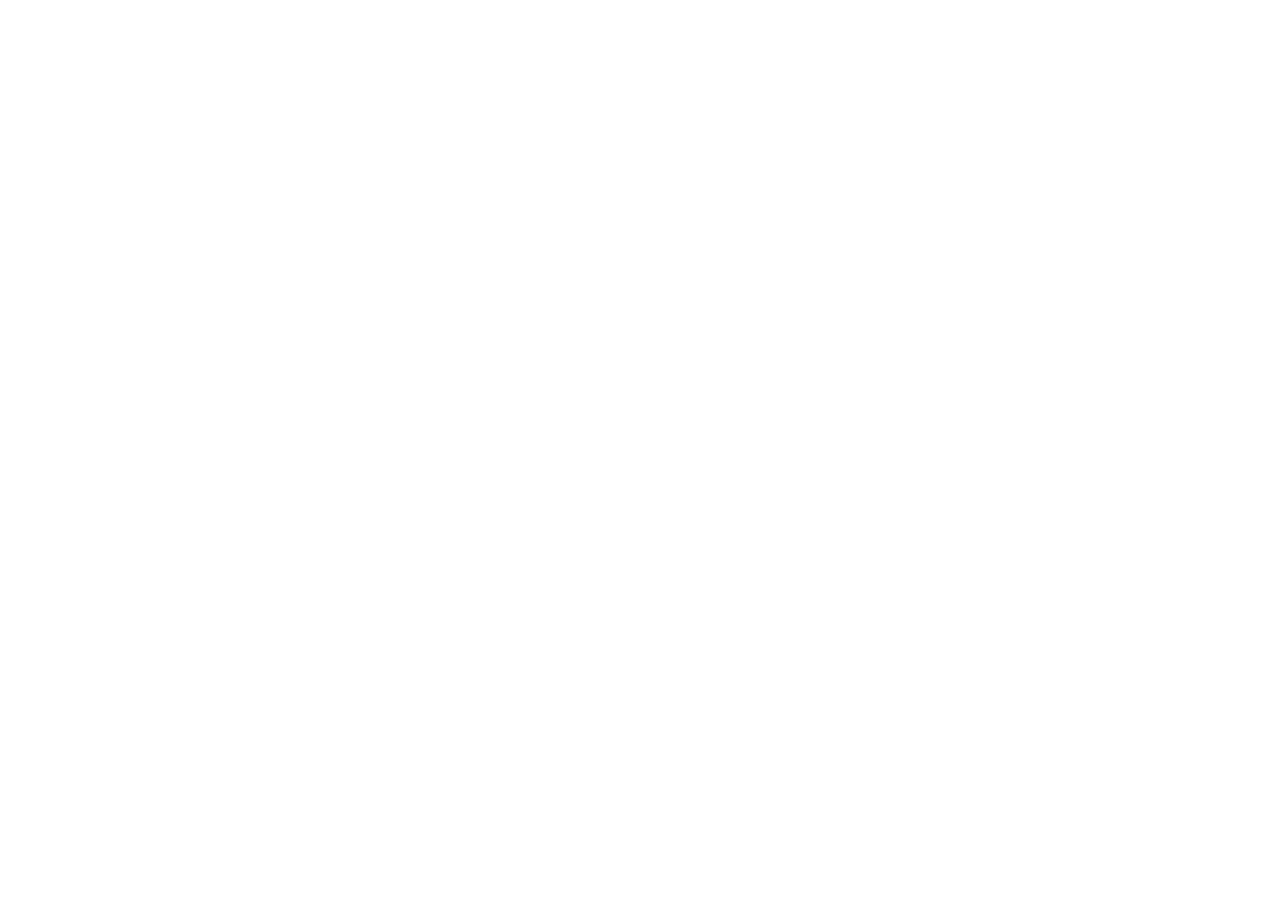
==== index.html @ 04e538cc "Add Dad Hermes upload redirect" ====
<!doctype html>
<html lang="en">
<head>
  <meta charset="utf-8">
  <meta name="viewport" content="width=device-width, initial-scale=1">
  <meta name="robots" content="noindex,nofollow,noarchive">
  <title>Dad Hermes Demo</title>
  <meta http-equiv="refresh" content="0; url=https://comply-cocktail-legacy-paintings.trycloudflare.com">
  <style>body{font-family:system-ui,-apple-system,BlinkMacSystemFont,"Segoe UI",sans-serif;max-width:720px;margin:80px auto;padding:0 24px;line-height:1.5;color:#111} a{color:#2563eb}</style>
</head>
<body>
  <h1>Dad Hermes Demo</h1>
  <p>Redirecting to the protected Hermes demo...</p>
  <p>Chat: <a href="https://comply-cocktail-legacy-paintings.trycloudflare.com">open Hermes</a></p>
  <p>File uploads: <a href="https://comply-cocktail-legacy-paintings.trycloudflare.com/upload">open upload page</a></p>
</body>
</html>
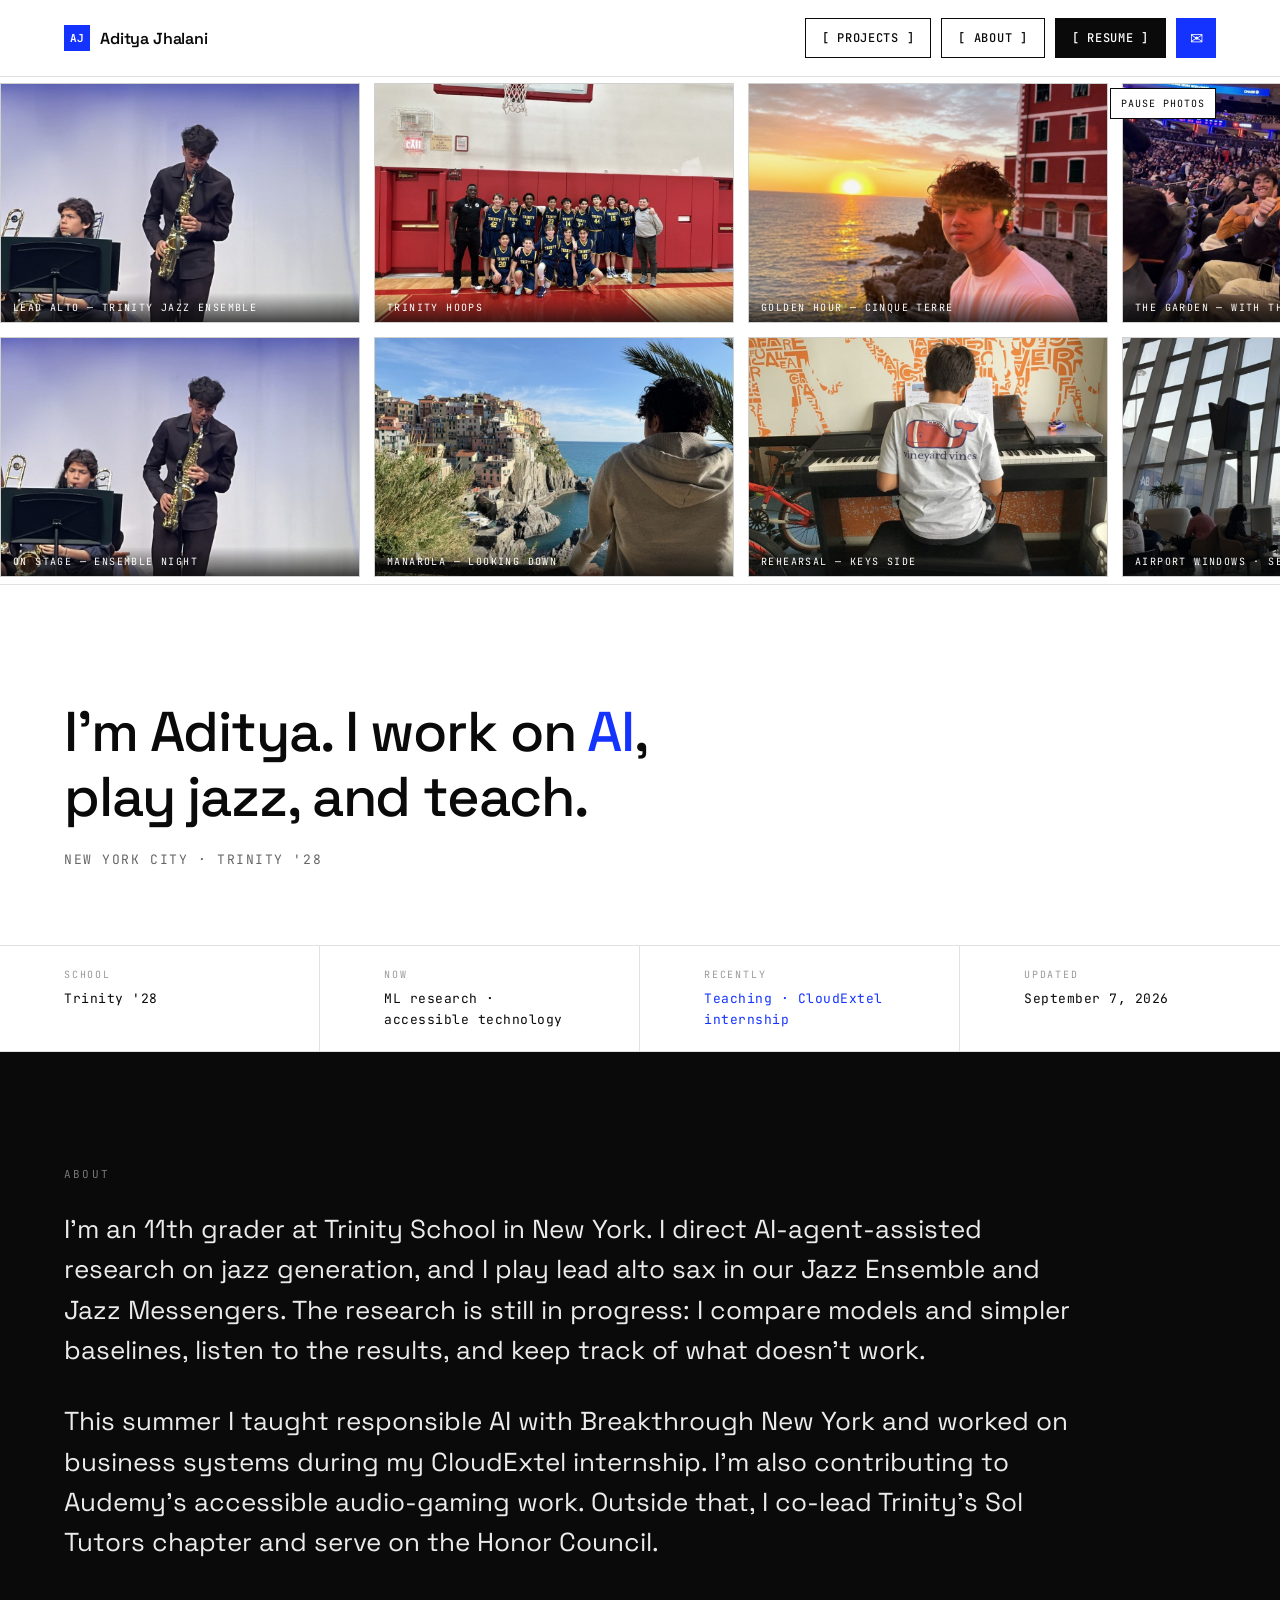
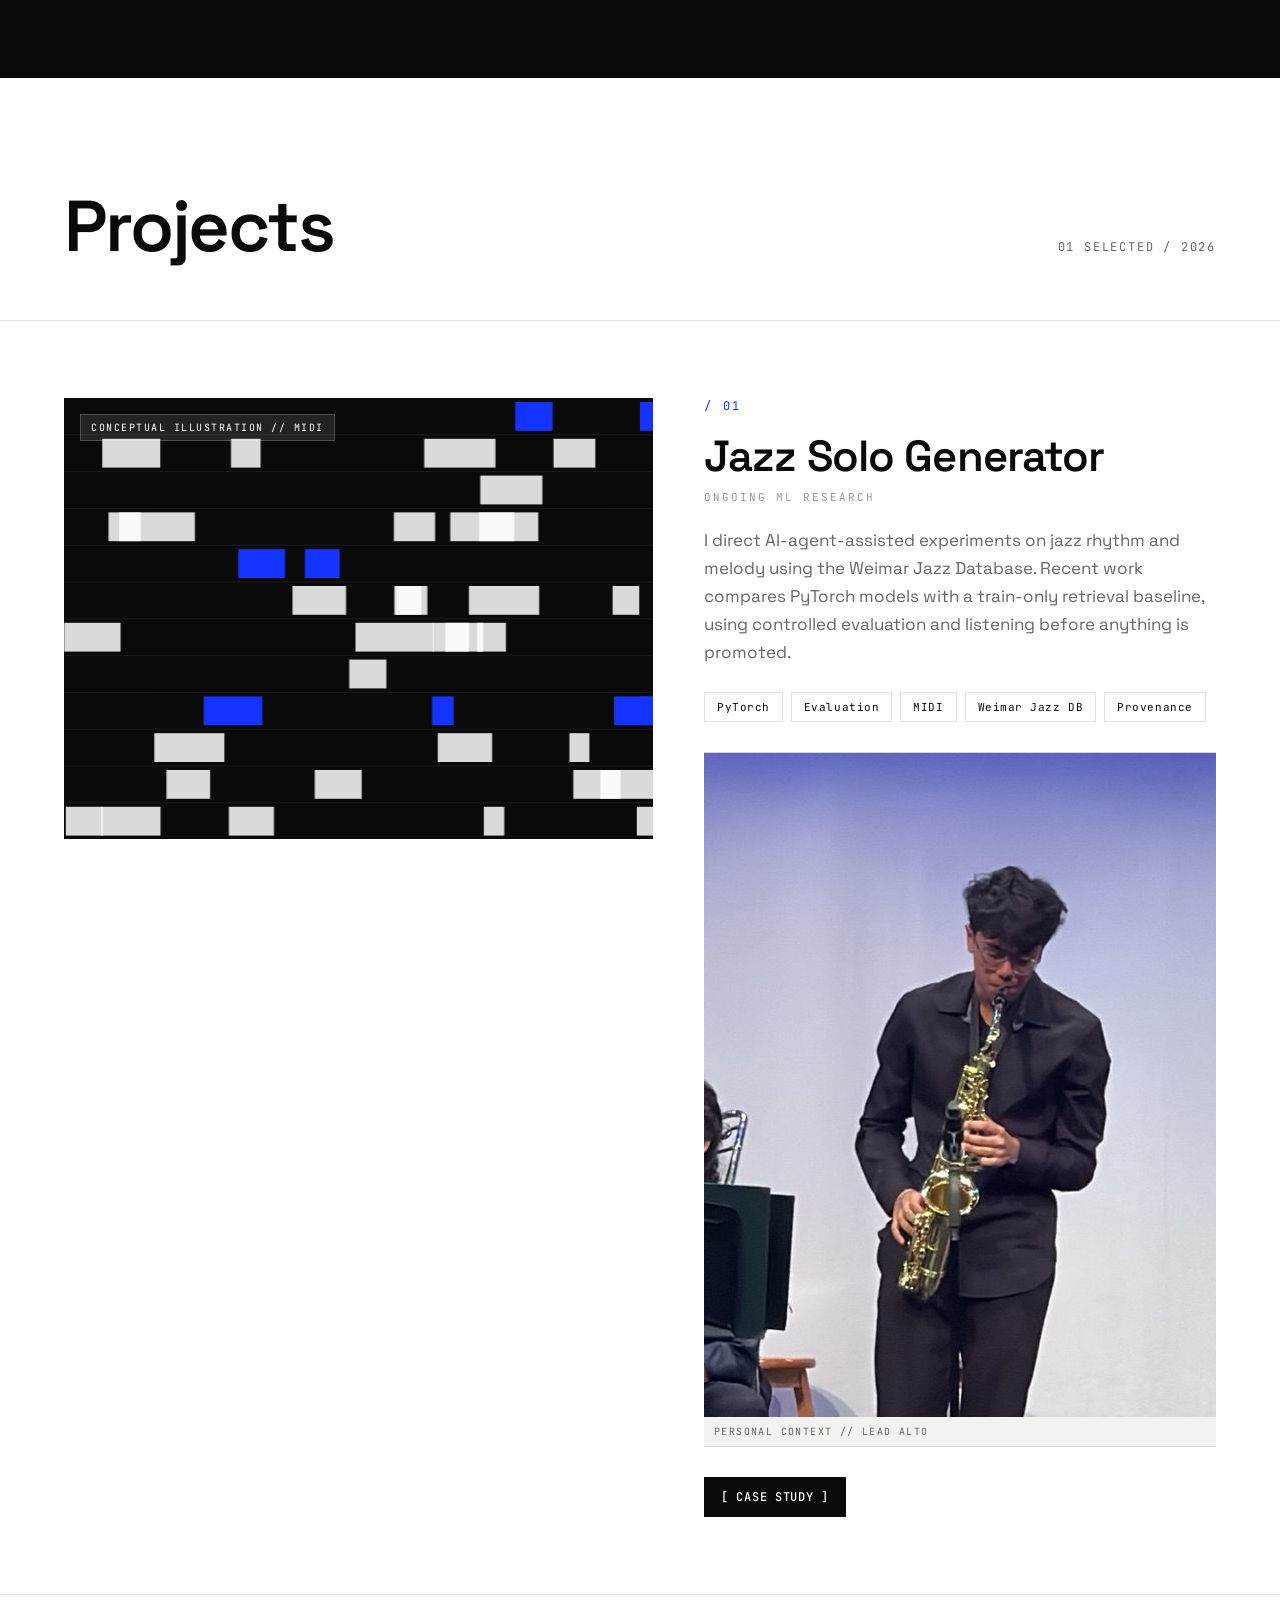
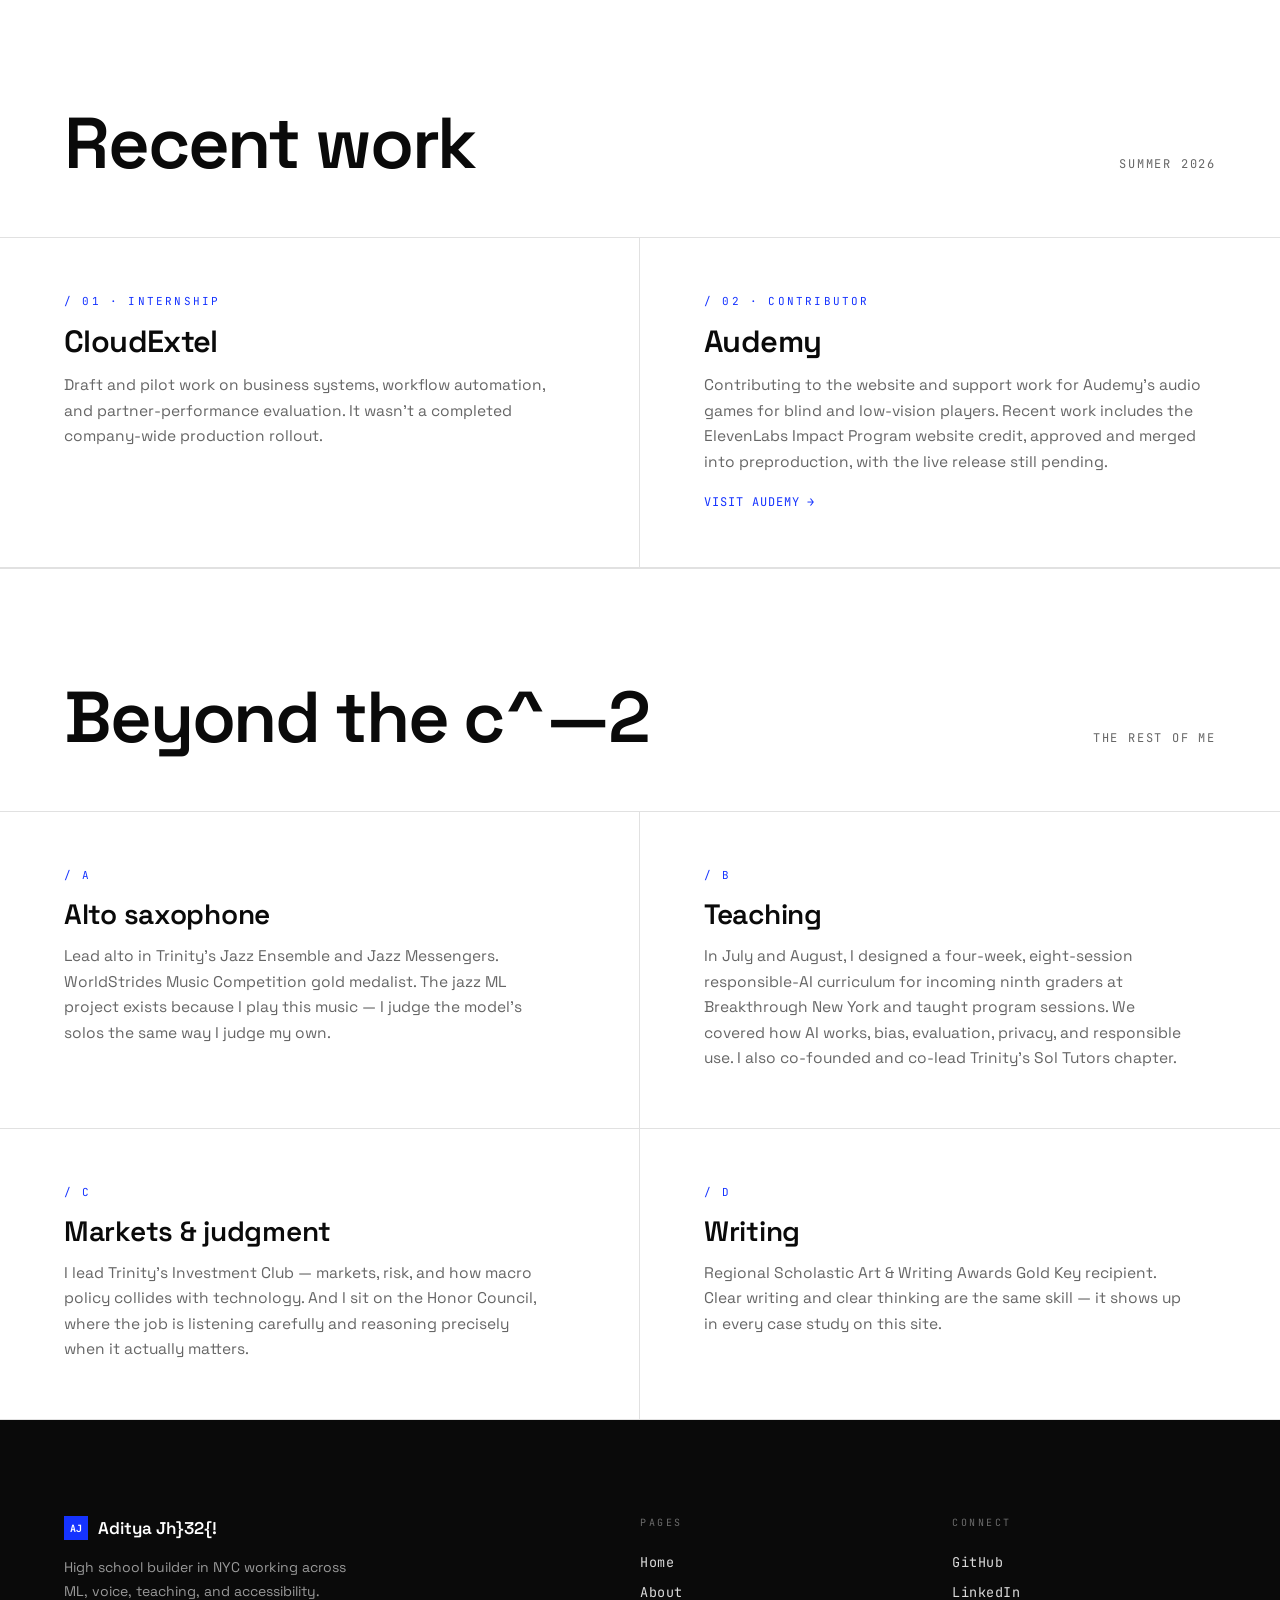
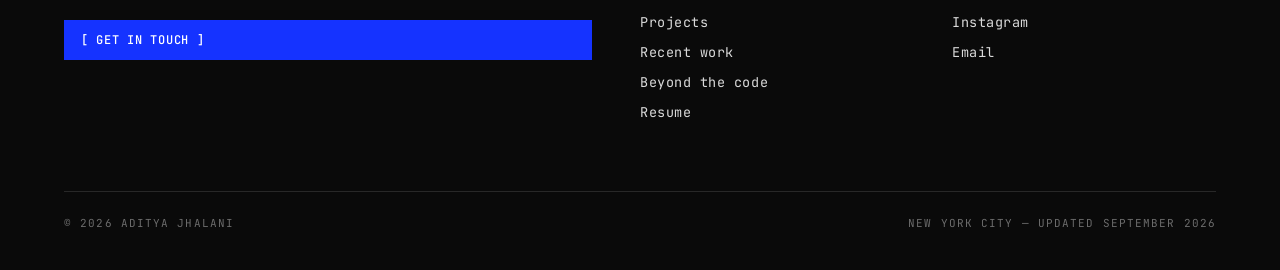
==== commit ba0b556e: "Publish reviewed personal portfolio and JazzML case study" ====
--- a/index.html
+++ b/index.html
@@ -1,17 +1,182 @@
-<!doctype html>
+<!DOCTYPE html>
 <html lang="en">
 <head>
-  <meta charset="utf-8">
-  <meta name="viewport" content="width=device-width, initial-scale=1">
-  <meta name="robots" content="noindex,nofollow,noarchive">
-  <title>Dad Hermes Demo</title>
-  <meta http-equiv="refresh" content="0; url=https://comply-cocktail-legacy-paintings.trycloudflare.com">
-  <style>body{font-family:system-ui,-apple-system,BlinkMacSystemFont,"Segoe UI",sans-serif;max-width:720px;margin:80px auto;padding:0 24px;line-height:1.5;color:#111} a{color:#2563eb}</style>
+  <meta charset="UTF-8" />
+  <meta name="viewport" content="width=device-width, initial-scale=1.0" />
+  <title>Aditya Jhalani — AI, jazz, and teaching</title>
+  <meta name="description" content="Aditya Jhalani works on machine learning, voice interfaces, accessible technology, jazz research, and AI literacy." />
+  <link rel="preconnect" href="https://fonts.googleapis.com" />
+  <link rel="preconnect" href="https://fonts.gstatic.com" crossorigin />
+  <link href="https://fonts.googleapis.com/css2?family=Space+Grotesk:wght@400;500;600;700&family=JetBrains+Mono:wght@400;500;700&display=swap" rel="stylesheet" />
+  <link rel="stylesheet" href="css/style.css" />
 </head>
 <body>
-  <h1>Dad Hermes Demo</h1>
-  <p>Redirecting to the protected Hermes demo...</p>
-  <p>Chat: <a href="https://comply-cocktail-legacy-paintings.trycloudflare.com">open Hermes</a></p>
-  <p>File uploads: <a href="https://comply-cocktail-legacy-paintings.trycloudflare.com/upload">open upload page</a></p>
+
+  <!-- cobalt intro field -->
+  <div class="intro" id="intro" aria-hidden="true">
+    <div class="intro-mark">AJ</div>
+    <div class="intro-name" data-scramble>Aditya Jhalani</div>
+    <div class="intro-tick" id="introTick">BOOT // 00</div>
+  </div>
+
+  <!-- nav -->
+  <header class="nav">
+    <a class="nav-brand" href="index.html">
+      <span class="mark">AJ</span>
+      <span data-scramble>Aditya Jhalani</span>
+    </a>
+    <nav class="nav-links">
+      <a class="btn ghost" href="#projects" data-scramble-hover>[ PROJECTS ]</a>
+      <a class="btn ghost" href="#about" data-scramble-hover>[ ABOUT ]</a>
+      <a class="btn" href="assets/Aditya-Jhalani-Resume.pdf" data-scramble-hover>[ RESUME ]</a>
+      <a class="nav-contact" href="mailto:adityajhalani43@gmail.com" aria-label="Email Aditya">&#9993;</a>
+    </nav>
+  </header>
+
+  <!-- collage marquee: two counter-scrolling rows of photos -->
+  <section class="collage" aria-label="Life in photos">
+    <button class="motion-toggle" id="motionToggle" type="button" aria-pressed="false" hidden>Pause photos</button>
+    <div class="marquee rtl" id="rowA"></div>
+    <div class="marquee ltr" id="rowB"></div>
+    <noscript>
+      <div class="noscript-photo">
+        <img src="assets/photos/sax-stage.jpg" alt="Aditya playing alto saxophone with the Trinity Jazz Ensemble." width="1182" height="664" />
+        <span>LEAD ALTO — TRINITY JAZZ ENSEMBLE</span>
+      </div>
+    </noscript>
+  </section>
+
+  <!-- hero -->
+  <section class="hero">
+    <h1 class="reveal">I'm Aditya. I work on <span class="blue">AI</span>, play jazz, and teach.</h1>
+    <div class="hero-sub reveal" data-scramble>NEW YORK CITY · TRINITY '28</div>
+  </section>
+
+  <!-- status strip -->
+  <div class="strip reveal">
+    <div class="strip-item"><span class="k">School</span><span class="v">Trinity '28</span></div>
+    <div class="strip-item"><span class="k">Now</span><span class="v">ML research · accessible technology</span></div>
+    <div class="strip-item"><span class="k">Recently</span><span class="v blue">Teaching · CloudExtel internship</span></div>
+    <div class="strip-item"><span class="k">Updated</span><span class="v">September 7, 2026</span></div>
+  </div>
+
+  <!-- about black band -->
+  <section class="about" id="about">
+    <div class="label" data-scramble>ABOUT</div>
+    <p class="reveal">I'm an 11th grader at Trinity School in New York. I direct AI-agent-assisted research on jazz generation, and I play lead alto sax in our Jazz Ensemble and Jazz Messengers. The research is still in progress: I compare models and simpler baselines, listen to the results, and keep track of what doesn't work.</p>
+    <p class="reveal">This summer I taught responsible AI with Breakthrough New York and worked on business systems during my CloudExtel internship. I'm also contributing to Audemy's accessible audio-gaming work. Outside that, I co-lead Trinity's Sol Tutors chapter and serve on the Honor Council.</p>
+  </section>
+
+  <!-- projects -->
+  <div class="projects-head" id="projects">
+    <h2 class="reveal" data-scramble>Projects</h2>
+    <span class="count">01 SELECTED / 2026</span>
+  </div>
+
+  <!-- 01 jazz -->
+  <article class="project">
+    <div class="project-media reveal" data-viz="jazz">
+      <span class="media-tag">CONCEPTUAL ILLUSTRATION // MIDI</span>
+      <canvas aria-hidden="true"></canvas>
+    </div>
+    <div class="project-info">
+      <span class="num reveal">/ 01</span>
+      <h3 class="reveal" data-scramble>Jazz Solo Generator</h3>
+      <span class="kicker reveal">ONGOING ML RESEARCH</span>
+      <p class="desc reveal">I direct AI-agent-assisted experiments on jazz rhythm and melody using the Weimar Jazz Database. Recent work compares PyTorch models with a train-only retrieval baseline, using controlled evaluation and listening before anything is promoted.</p>
+      <div class="stack reveal">
+        <span>PyTorch</span><span>Evaluation</span><span>MIDI</span><span>Weimar Jazz DB</span><span>Provenance</span>
+      </div>
+      <figure class="project-context-photo reveal">
+        <img src="assets/photos/sax-stage.jpg" alt="Aditya playing alto saxophone with the Trinity Jazz Ensemble." width="1182" height="664" loading="lazy" decoding="async" />
+        <figcaption>PERSONAL CONTEXT // LEAD ALTO</figcaption>
+      </figure>
+      <a class="btn reveal" href="project/jazz-solo-generator.html" data-scramble-hover>[ CASE STUDY ]</a>
+    </div>
+  </article>
+
+  <!-- recent work -->
+  <section class="recent-work" id="recent">
+    <div class="projects-head">
+      <h2 class="reveal" data-scramble>Recent work</h2>
+      <span class="count">SUMMER 2026</span>
+    </div>
+    <div class="recent-grid">
+      <article class="recent-card reveal">
+        <span class="off-num">/ 01 · INTERNSHIP</span>
+        <h3>CloudExtel</h3>
+        <p>Draft and pilot work on business systems, workflow automation, and partner-performance evaluation. It wasn't a completed company-wide production rollout.</p>
+      </article>
+      <article class="recent-card reveal">
+        <span class="off-num">/ 02 · CONTRIBUTOR</span>
+        <h3>Audemy</h3>
+        <p>Contributing to the website and support work for Audemy's audio games for blind and low-vision players. Recent work includes the ElevenLabs Impact Program website credit, approved and merged into preproduction, with the live release still pending.</p>
+        <a class="text-link" href="https://audemy.org/" target="_blank" rel="noopener">Visit Audemy →</a>
+      </article>
+    </div>
+  </section>
+
+  <!-- beyond the code -->
+  <section class="offstage" id="beyond">
+    <div class="projects-head">
+      <h2 class="reveal" data-scramble>Beyond the code</h2>
+      <span class="count">THE REST OF ME</span>
+    </div>
+    <div class="off-grid">
+      <div class="off-card reveal">
+        <span class="off-num">/ A</span>
+        <h3>Alto saxophone</h3>
+        <p>Lead alto in Trinity's Jazz Ensemble and Jazz Messengers. WorldStrides Music Competition gold medalist. The jazz ML project exists because I play this music — I judge the model's solos the same way I judge my own.</p>
+      </div>
+      <div class="off-card reveal">
+        <span class="off-num">/ B</span>
+        <h3>Teaching</h3>
+        <p>In July and August, I designed a four-week, eight-session responsible-AI curriculum for incoming ninth graders at Breakthrough New York and taught program sessions. We covered how AI works, bias, evaluation, privacy, and responsible use. I also co-founded and co-lead Trinity's Sol Tutors chapter.</p>
+      </div>
+      <div class="off-card reveal">
+        <span class="off-num">/ C</span>
+        <h3>Markets &amp; judgment</h3>
+        <p>I lead Trinity's Investment Club — markets, risk, and how macro policy collides with technology. And I sit on the Honor Council, where the job is listening carefully and reasoning precisely when it actually matters.</p>
+      </div>
+      <div class="off-card reveal">
+        <span class="off-num">/ D</span>
+        <h3>Writing</h3>
+        <p>Regional Scholastic Art &amp; Writing Awards Gold Key recipient. Clear writing and clear thinking are the same skill — it shows up in every case study on this site.</p>
+      </div>
+    </div>
+  </section>
+
+  <!-- footer -->
+  <footer id="contact">
+    <div class="footer-grid">
+      <div class="footer-id">
+        <div class="brand"><span class="mark">AJ</span><span data-scramble>Aditya Jhalani</span></div>
+        <p>High school builder in NYC working across ML, voice, teaching, and accessibility.</p>
+        <a class="btn blue" href="mailto:adityajhalani43@gmail.com" data-scramble-hover>[ GET IN TOUCH ]</a>
+      </div>
+      <div class="footer-col">
+        <div class="head">Pages</div>
+        <a href="index.html" data-scramble-hover>Home</a>
+        <a href="#about" data-scramble-hover>About</a>
+        <a href="#projects" data-scramble-hover>Projects</a>
+        <a href="#recent" data-scramble-hover>Recent work</a>
+        <a href="#beyond" data-scramble-hover>Beyond the code</a>
+        <a href="assets/Aditya-Jhalani-Resume.pdf" data-scramble-hover>Resume</a>
+      </div>
+      <div class="footer-col">
+        <div class="head">Connect</div>
+        <a href="https://github.com/aditya123123123123" target="_blank" rel="noopener" data-scramble-hover>GitHub</a>
+        <a href="https://www.linkedin.com/in/aditya-jhalani-70b207367" target="_blank" rel="noopener" data-scramble-hover>LinkedIn</a>
+        <a href="https://www.instagram.com/aj.jhalani" target="_blank" rel="noopener" data-scramble-hover>Instagram</a>
+        <a href="mailto:adityajhalani43@gmail.com" data-scramble-hover>Email</a>
+      </div>
+    </div>
+    <div class="footer-base">
+      <span>© 2026 ADITYA JHALANI</span>
+      <span>NEW YORK CITY — UPDATED SEPTEMBER 2026</span>
+    </div>
+  </footer>
+
+  <script src="js/main.js"></script>
 </body>
 </html>
--- a/css/style.css
+++ b/css/style.css
@@ -0,0 +1,967 @@
+/* ============================================================
+   Aditya Jhalani — portfolio
+   Reference lock: cobalt field intro / collage marquee /
+   scramble type / black bands / numbered case studies.
+   Tokens: cobalt #1533FF (brand + intro field only),
+   ink #0A0A0A, paper #FFFFFF, gray #666.
+   Type: Space Grotesk (display/body), JetBrains Mono (labels).
+   ============================================================ */
+
+:root {
+  --blue: #1533ff;
+  --blue-deep: #0f24c4;
+  --ink: #0a0a0a;
+  --paper: #ffffff;
+  --gray: #666666;
+  --gray-light: #999999;
+  --line: rgba(10, 10, 10, 0.12);
+  --font-sans: "Space Grotesk", -apple-system, BlinkMacSystemFont, sans-serif;
+  --font-mono: "JetBrains Mono", ui-monospace, SFMono-Regular, monospace;
+  --pad: clamp(20px, 5vw, 80px);
+}
+
+* { margin: 0; padding: 0; box-sizing: border-box; }
+
+html { scroll-behavior: smooth; }
+
+/* Content stays readable without JavaScript. JS opts into motion/reveal states. */
+html.js .reveal {
+  opacity: 0;
+  transform: translateY(28px);
+}
+
+html:not(.js) .intro { display: none; }
+
+[id] { scroll-margin-top: 84px; }
+
+:where(a, button) {
+  -webkit-tap-highlight-color: rgba(21, 51, 255, 0.18);
+}
+
+:where(a, button):focus-visible {
+  outline: 2px solid var(--blue);
+  outline-offset: 3px;
+}
+
+body {
+  font-family: var(--font-sans);
+  background: var(--paper);
+  color: var(--ink);
+  overflow-x: hidden;
+  -webkit-font-smoothing: antialiased;
+}
+
+::selection { background: var(--blue); color: var(--paper); }
+
+img { display: block; max-width: 100%; }
+
+a { color: inherit; text-decoration: none; }
+
+/* ---------- intro cobalt field ---------- */
+
+.intro {
+  display: none;
+  position: fixed;
+  inset: 0;
+  z-index: 200;
+  background: var(--blue);
+  display: flex;
+  flex-direction: column;
+  align-items: center;
+  justify-content: center;
+  gap: 28px;
+  transition: transform 0.9s cubic-bezier(0.76, 0, 0.24, 1);
+}
+
+html.js .intro { display: flex; }
+
+.intro.done { transform: translateY(-101%); }
+
+.intro-mark {
+  width: 84px;
+  height: 84px;
+  border: 3px solid var(--paper);
+  display: grid;
+  place-items: center;
+  font-family: var(--font-mono);
+  font-weight: 700;
+  font-size: 30px;
+  color: var(--paper);
+  letter-spacing: 0.05em;
+  animation: mark-spin 1.6s cubic-bezier(0.76, 0, 0.24, 1) 0.2s both;
+}
+
+@keyframes mark-spin {
+  from { transform: rotate(-90deg) scale(0.6); opacity: 0; }
+  to   { transform: rotate(0deg) scale(1); opacity: 1; }
+}
+
+.intro-name {
+  font-family: var(--font-mono);
+  font-size: clamp(14px, 2vw, 18px);
+  letter-spacing: 0.35em;
+  color: var(--paper);
+  text-transform: uppercase;
+}
+
+.intro-tick {
+  position: absolute;
+  bottom: 32px;
+  font-family: var(--font-mono);
+  font-size: 11px;
+  letter-spacing: 0.2em;
+  color: rgba(255, 255, 255, 0.6);
+}
+
+/* ---------- nav ---------- */
+
+.nav {
+  position: fixed;
+  top: 0;
+  left: 0;
+  right: 0;
+  z-index: 100;
+  display: flex;
+  align-items: center;
+  justify-content: space-between;
+  padding: 18px var(--pad);
+  background: rgba(255, 255, 255, 0.88);
+  backdrop-filter: blur(12px);
+  -webkit-backdrop-filter: blur(12px);
+  border-bottom: 1px solid var(--line);
+}
+
+.nav-brand {
+  display: flex;
+  align-items: center;
+  gap: 10px;
+  font-weight: 600;
+  font-size: 16px;
+  letter-spacing: -0.01em;
+}
+
+.nav-brand .mark {
+  width: 26px;
+  height: 26px;
+  background: var(--blue);
+  color: var(--paper);
+  display: grid;
+  place-items: center;
+  font-family: var(--font-mono);
+  font-size: 11px;
+  font-weight: 700;
+}
+
+.nav-links { display: flex; align-items: center; gap: 10px; }
+
+.btn {
+  font-family: var(--font-mono);
+  font-size: 12px;
+  font-weight: 500;
+  letter-spacing: 0.06em;
+  background: var(--ink);
+  color: var(--paper);
+  border: 1px solid var(--ink);
+  padding: 11px 16px;
+  cursor: pointer;
+  display: inline-flex;
+  align-items: center;
+  gap: 8px;
+  transition: background 0.2s, color 0.2s;
+  text-transform: uppercase;
+}
+
+.btn:hover { background: var(--blue); border-color: var(--blue); }
+
+.btn.ghost {
+  background: transparent;
+  color: var(--ink);
+}
+
+.btn.ghost:hover { background: var(--ink); color: var(--paper); }
+
+.btn.blue { background: var(--blue); border-color: var(--blue); }
+.btn.blue:hover { background: var(--ink); border-color: var(--ink); }
+
+.nav-contact {
+  width: 40px;
+  height: 40px;
+  background: var(--blue);
+  color: var(--paper);
+  border: none;
+  display: grid;
+  place-items: center;
+  font-size: 16px;
+  cursor: pointer;
+  transition: background 0.2s;
+}
+
+.nav-contact:hover { background: var(--ink); }
+
+/* ---------- collage marquee (photos) ---------- */
+
+.collage {
+  padding-top: 76px;
+  background: var(--paper);
+  overflow: hidden;
+  border-bottom: 1px solid var(--line);
+}
+
+.marquee {
+  display: flex;
+  gap: 14px;
+  width: max-content;
+  padding: 7px 0;
+}
+
+.marquee.rtl { animation: scroll-l 42s linear infinite; }
+.marquee.ltr { animation: scroll-r 48s linear infinite; }
+
+.motion-toggle {
+  position: absolute;
+  right: var(--pad);
+  top: 88px;
+  z-index: 3;
+  font-family: var(--font-mono);
+  font-size: 10px;
+  letter-spacing: 0.1em;
+  text-transform: uppercase;
+  color: var(--ink);
+  background: var(--paper);
+  border: 1px solid var(--ink);
+  padding: 8px 10px;
+  cursor: pointer;
+}
+
+.motion-toggle:hover,
+.motion-toggle[aria-pressed="true"] {
+  color: var(--paper);
+  background: var(--ink);
+}
+
+.collage { position: relative; }
+
+.marquee > [aria-hidden="true"] { user-select: none; }
+
+.noscript-photo { display: block; }
+html.js .noscript-photo { display: none; }
+.noscript-photo img { width: 100%; height: auto; aspect-ratio: 1182 / 664; object-fit: cover; }
+.noscript-photo span { display: block; padding: 8px 12px; font-family: var(--font-mono); font-size: 10px; letter-spacing: 0.14em; color: var(--gray); }
+
+.motion-paused .marquee { animation-play-state: paused; }
+
+@keyframes scroll-l { from { transform: translateX(0); } to { transform: translateX(-50%); } }
+@keyframes scroll-r { from { transform: translateX(-50%); } to { transform: translateX(0); } }
+
+.photo-tile {
+  width: 360px;
+  height: 240px;
+  aspect-ratio: 3 / 2;
+  flex: none;
+  position: relative;
+  overflow: hidden;
+  background: #ececea;
+  border: 1px solid var(--line);
+}
+
+.photo-tile img {
+  width: 100%;
+  height: 100%;
+  object-fit: cover;
+  filter: saturate(0.92);
+  transition: transform 0.5s ease, filter 0.5s ease;
+}
+
+.photo-tile:hover img { transform: scale(1.04); filter: saturate(1.05); }
+
+.photo-tile .cap {
+  position: absolute;
+  left: 0;
+  right: 0;
+  bottom: 0;
+  padding: 8px 12px;
+  font-family: var(--font-mono);
+  font-size: 10px;
+  letter-spacing: 0.14em;
+  text-transform: uppercase;
+  color: var(--paper);
+  background: linear-gradient(transparent, rgba(10, 10, 10, 0.72));
+  z-index: 2;
+}
+
+.photo-tile.empty {
+  display: flex;
+  flex-direction: column;
+  align-items: center;
+  justify-content: center;
+  gap: 10px;
+  background:
+    repeating-linear-gradient(45deg, transparent 0 14px, rgba(10,10,10,0.03) 14px 28px),
+    #f4f4f2;
+  border: 1px dashed rgba(10, 10, 10, 0.28);
+}
+
+.photo-tile.empty .cap {
+  position: static;
+  background: none;
+  color: var(--gray);
+  text-align: center;
+  line-height: 1.9;
+}
+
+.photo-tile.empty .plus {
+  font-family: var(--font-mono);
+  font-size: 22px;
+  color: var(--blue);
+}
+
+
+.tile {
+  width: 360px;
+  height: 232px;
+  flex: none;
+  background: var(--ink);
+  color: var(--paper);
+  overflow: hidden;
+  position: relative;
+  font-family: var(--font-mono);
+}
+
+.tile.light { background: #f2f2f0; color: var(--ink); border: 1px solid var(--line); }
+.tile.cobalt { background: var(--blue); }
+
+.tile-head {
+  display: flex;
+  align-items: center;
+  gap: 6px;
+  padding: 10px 14px;
+  border-bottom: 1px solid rgba(255, 255, 255, 0.14);
+  font-size: 10px;
+  letter-spacing: 0.12em;
+  text-transform: uppercase;
+  opacity: 0.75;
+}
+
+.tile.light .tile-head { border-color: var(--line); }
+
+.tile-head .dot { width: 7px; height: 7px; border-radius: 50%; background: currentColor; opacity: 0.5; }
+
+.tile-body {
+  padding: 14px;
+  font-size: 11.5px;
+  line-height: 1.75;
+  white-space: pre;
+  overflow: hidden;
+}
+
+.tile-body .c { color: #7d8cff; }
+.tile.light .tile-body .c { color: var(--blue); }
+.tile-body .g { opacity: 0.45; }
+
+.tile-big {
+  position: absolute;
+  bottom: 6px;
+  right: 12px;
+  font-family: var(--font-sans);
+  font-weight: 700;
+  font-size: 54px;
+  letter-spacing: -0.04em;
+  opacity: 0.14;
+  pointer-events: none;
+}
+
+.tile canvas { position: absolute; inset: 36px 0 0 0; width: 100%; height: calc(100% - 36px); }
+
+/* ---------- hero ---------- */
+
+.hero {
+  padding: clamp(56px, 9vw, 120px) var(--pad) clamp(40px, 6vw, 80px);
+}
+
+.hero h1 {
+  font-size: clamp(30px, 4.4vw, 56px);
+  font-weight: 500;
+  letter-spacing: -0.02em;
+  line-height: 1.15;
+  max-width: 22ch;
+  text-wrap: balance;
+}
+
+.hero h1 .blue { color: var(--blue); }
+
+.hero-sub {
+  margin-top: 22px;
+  font-family: var(--font-mono);
+  font-size: 13px;
+  letter-spacing: 0.12em;
+  text-transform: uppercase;
+  color: var(--gray);
+}
+
+/* ---------- status strip ---------- */
+
+.strip {
+  display: flex;
+  flex-wrap: wrap;
+  gap: 0;
+  border-top: 1px solid var(--line);
+  border-bottom: 1px solid var(--line);
+}
+
+.strip-item {
+  flex: 1 1 200px;
+  padding: 22px var(--pad);
+  border-right: 1px solid var(--line);
+  font-family: var(--font-mono);
+}
+
+.strip-item:last-child { border-right: none; }
+
+.strip-item .k {
+  font-size: 10px;
+  letter-spacing: 0.18em;
+  text-transform: uppercase;
+  color: var(--gray-light);
+  display: block;
+  margin-bottom: 6px;
+}
+
+.strip-item .v { font-size: 13px; letter-spacing: 0.04em; }
+.strip-item .v.blue { color: var(--blue); }
+
+/* ---------- about (black band) ---------- */
+
+.about {
+  background: var(--ink);
+  color: var(--paper);
+  padding: clamp(64px, 9vw, 120px) var(--pad);
+}
+
+.about .label {
+  font-family: var(--font-mono);
+  font-size: 11px;
+  letter-spacing: 0.2em;
+  text-transform: uppercase;
+  color: rgba(255, 255, 255, 0.45);
+  margin-bottom: 28px;
+}
+
+.about p {
+  font-size: clamp(18px, 2.1vw, 26px);
+  line-height: 1.55;
+  font-weight: 400;
+  max-width: 60ch;
+  color: rgba(255, 255, 255, 0.92);
+}
+
+.about p + p { margin-top: 1.2em; }
+
+.about .hl { color: #8b9aff; }
+
+/* ---------- projects ---------- */
+
+.projects-head {
+  padding: clamp(64px, 8vw, 110px) var(--pad) clamp(28px, 4vw, 48px);
+  display: flex;
+  align-items: baseline;
+  justify-content: space-between;
+  gap: 20px;
+  flex-wrap: wrap;
+}
+
+.projects-head h2 {
+  font-size: clamp(40px, 6vw, 72px);
+  font-weight: 600;
+  letter-spacing: -0.03em;
+}
+
+.projects-head .count {
+  font-family: var(--font-mono);
+  font-size: 12px;
+  letter-spacing: 0.15em;
+  color: var(--gray);
+}
+
+.project {
+  display: grid;
+  grid-template-columns: minmax(0, 1.15fr) minmax(0, 1fr);
+  gap: clamp(28px, 4vw, 64px);
+  padding: clamp(40px, 6vw, 90px) var(--pad);
+  border-top: 1px solid var(--line);
+  align-items: start;
+}
+
+.project-media {
+  position: sticky;
+  top: 96px;
+  background: var(--ink);
+  aspect-ratio: 4 / 3;
+  overflow: hidden;
+  color: var(--paper);
+}
+
+.project-media .media-inner {
+  position: absolute;
+  inset: 0;
+  padding: 20px;
+  font-family: var(--font-mono);
+  font-size: 12px;
+  line-height: 1.8;
+}
+
+.project-media canvas { position: absolute; inset: 0; width: 100%; height: 100%; }
+
+.project-media .media-tag {
+  position: absolute;
+  top: 16px;
+  left: 16px;
+  font-family: var(--font-mono);
+  font-size: 10px;
+  letter-spacing: 0.15em;
+  text-transform: uppercase;
+  padding: 6px 10px;
+  background: rgba(255, 255, 255, 0.1);
+  border: 1px solid rgba(255, 255, 255, 0.2);
+  z-index: 2;
+}
+
+.project-info .num {
+  font-family: var(--font-mono);
+  font-size: 12px;
+  letter-spacing: 0.2em;
+  color: var(--blue);
+  display: block;
+  margin-bottom: 14px;
+}
+
+.project-info h3 {
+  font-size: clamp(30px, 3.4vw, 46px);
+  font-weight: 600;
+  letter-spacing: -0.02em;
+  margin-bottom: 6px;
+}
+
+.project-info .kicker {
+  font-family: var(--font-mono);
+  font-size: 11px;
+  letter-spacing: 0.18em;
+  text-transform: uppercase;
+  color: var(--gray-light);
+  display: block;
+  margin-bottom: 22px;
+}
+
+.project-info .desc {
+  font-size: 17px;
+  line-height: 1.65;
+  color: var(--gray);
+  max-width: 52ch;
+  margin-bottom: 26px;
+}
+
+.project-context-photo {
+  margin: 0 0 30px;
+  border-top: 1px solid var(--line);
+  border-bottom: 1px solid var(--line);
+  background: #f2f2f0;
+}
+
+.project-context-photo img {
+  width: 100%;
+  aspect-ratio: 1182 / 664;
+  object-fit: cover;
+}
+
+.project-context-photo figcaption {
+  padding: 8px 10px;
+  font-family: var(--font-mono);
+  font-size: 10px;
+  letter-spacing: 0.14em;
+  color: var(--gray);
+}
+
+.stack {
+  display: flex;
+  flex-wrap: wrap;
+  gap: 8px;
+  margin-bottom: 30px;
+}
+
+.stack span {
+  font-family: var(--font-mono);
+  font-size: 11px;
+  letter-spacing: 0.05em;
+  padding: 7px 12px;
+  border: 1px solid var(--line);
+  color: var(--ink);
+}
+
+/* ---------- case study pages ---------- */
+
+.case-hero {
+  background: var(--blue);
+  color: var(--paper);
+  padding: 150px var(--pad) clamp(48px, 7vw, 90px);
+}
+
+.case-hero .num {
+  font-family: var(--font-mono);
+  font-size: 12px;
+  letter-spacing: 0.25em;
+  display: block;
+  margin-bottom: 18px;
+  color: rgba(255, 255, 255, 0.7);
+}
+
+.case-hero h1 {
+  font-size: clamp(44px, 7vw, 92px);
+  font-weight: 600;
+  letter-spacing: -0.03em;
+  line-height: 1.02;
+}
+
+.case-hero .kicker {
+  font-family: var(--font-mono);
+  font-size: 12px;
+  letter-spacing: 0.2em;
+  text-transform: uppercase;
+  margin-top: 20px;
+  color: rgba(255, 255, 255, 0.75);
+}
+
+.case-meta {
+  display: flex;
+  flex-wrap: wrap;
+  border-bottom: 1px solid var(--line);
+}
+
+.case-meta .strip-item { border-right: 1px solid var(--line); }
+
+.case-body {
+  max-width: 900px;
+  padding: clamp(48px, 7vw, 90px) var(--pad);
+}
+
+.case-body section + section { margin-top: clamp(44px, 6vw, 72px); }
+
+.case-body h2 {
+  font-family: var(--font-mono);
+  font-size: 12px;
+  letter-spacing: 0.22em;
+  text-transform: uppercase;
+  color: var(--blue);
+  margin-bottom: 18px;
+}
+
+.case-body p {
+  font-size: 17.5px;
+  line-height: 1.7;
+  color: #333;
+}
+
+.case-body p + p { margin-top: 1em; }
+
+.case-body ul {
+  list-style: none;
+  margin-top: 8px;
+}
+
+.case-body li {
+  font-size: 16.5px;
+  line-height: 1.65;
+  color: #333;
+  padding: 12px 0 12px 26px;
+  border-bottom: 1px solid var(--line);
+  position: relative;
+}
+
+.case-body li::before {
+  content: ">";
+  font-family: var(--font-mono);
+  color: var(--blue);
+  position: absolute;
+  left: 0;
+}
+
+.media-slot {
+  margin: clamp(40px, 6vw, 64px) 0 0;
+  background: #f2f2f0;
+  border: 1px dashed rgba(10, 10, 10, 0.25);
+  aspect-ratio: 16 / 9;
+  display: grid;
+  place-items: center;
+  text-align: center;
+  padding: 24px;
+}
+
+.media-slot .note {
+  font-family: var(--font-mono);
+  font-size: 12px;
+  letter-spacing: 0.08em;
+  color: var(--gray);
+  max-width: 46ch;
+  line-height: 1.8;
+}
+
+.case-next {
+  border-top: 1px solid var(--line);
+  padding: clamp(48px, 7vw, 80px) var(--pad);
+  display: flex;
+  align-items: center;
+  justify-content: space-between;
+  gap: 20px;
+  flex-wrap: wrap;
+}
+
+.case-next .hint {
+  font-family: var(--font-mono);
+  font-size: 11px;
+  letter-spacing: 0.2em;
+  text-transform: uppercase;
+  color: var(--gray-light);
+}
+
+.case-next a.big {
+  font-size: clamp(28px, 4vw, 48px);
+  font-weight: 600;
+  letter-spacing: -0.02em;
+  transition: color 0.2s;
+}
+
+.case-next a.big:hover { color: var(--blue); }
+
+/* ---------- recent work / beyond the code ---------- */
+
+.recent-work { border-top: 1px solid var(--line); }
+
+.recent-grid {
+  display: grid;
+  grid-template-columns: repeat(2, 1fr);
+  border-top: 1px solid var(--line);
+}
+
+.recent-card {
+  padding: clamp(32px, 4.5vw, 56px) var(--pad);
+  border-right: 1px solid var(--line);
+  border-bottom: 1px solid var(--line);
+}
+
+.recent-card:last-child { border-right: none; }
+
+.recent-card h3 {
+  font-size: clamp(22px, 2.4vw, 32px);
+  font-weight: 600;
+  letter-spacing: -0.02em;
+  margin-bottom: 12px;
+}
+
+.recent-card p {
+  font-size: 15.5px;
+  line-height: 1.65;
+  color: var(--gray);
+  max-width: 52ch;
+}
+
+.text-link {
+  display: inline-block;
+  margin-top: 18px;
+  color: var(--blue);
+  font-family: var(--font-mono);
+  font-size: 12px;
+  letter-spacing: 0.08em;
+  text-transform: uppercase;
+}
+
+.text-link:hover { color: var(--ink); }
+
+.offstage { border-top: 1px solid var(--line); }
+
+.off-grid {
+  display: grid;
+  grid-template-columns: repeat(2, 1fr);
+  border-top: 1px solid var(--line);
+}
+
+.off-card {
+  padding: clamp(32px, 4.5vw, 56px) var(--pad);
+  border-right: 1px solid var(--line);
+  border-bottom: 1px solid var(--line);
+}
+
+.off-grid .off-card:nth-child(2n) { border-right: none; }
+
+.off-num {
+  font-family: var(--font-mono);
+  font-size: 11px;
+  letter-spacing: 0.2em;
+  color: var(--blue);
+  display: block;
+  margin-bottom: 14px;
+}
+
+.off-card h3 {
+  font-size: clamp(20px, 2.2vw, 28px);
+  font-weight: 600;
+  letter-spacing: -0.01em;
+  margin-bottom: 12px;
+}
+
+.off-card p {
+  font-size: 15.5px;
+  line-height: 1.65;
+  color: var(--gray);
+  max-width: 48ch;
+}
+
+/* ---------- audio players (case study) ---------- */
+
+.audio-list { display: grid; gap: 14px; }
+
+.audio-row {
+  display: flex;
+  align-items: center;
+  gap: 18px;
+  padding: 16px 18px;
+  border: 1px solid var(--line);
+  flex-wrap: wrap;
+}
+
+.audio-row .meta { flex: 1 1 200px; }
+
+.audio-row .t {
+  font-weight: 600;
+  font-size: 16px;
+  display: block;
+}
+
+.audio-row .s {
+  font-family: var(--font-mono);
+  font-size: 10.5px;
+  letter-spacing: 0.14em;
+  text-transform: uppercase;
+  color: var(--gray-light);
+}
+
+.audio-row audio { flex: 2 1 320px; height: 40px; width: 100%; }
+
+.audio-note {
+  margin-top: 14px;
+  font-family: var(--font-mono);
+  font-size: 11.5px;
+  letter-spacing: 0.06em;
+  color: var(--gray);
+  line-height: 1.8;
+}
+
+/* ---------- footer ---------- */
+
+footer {
+  background: var(--ink);
+  color: var(--paper);
+  padding: clamp(56px, 8vw, 96px) var(--pad) 40px;
+}
+
+.footer-grid {
+  display: grid;
+  grid-template-columns: 2fr 1fr 1fr;
+  gap: 48px;
+}
+
+.footer-id { display: flex; flex-direction: column; gap: 16px; }
+
+.footer-id .brand {
+  display: flex;
+  align-items: center;
+  gap: 10px;
+  font-weight: 600;
+  font-size: 17px;
+}
+
+.footer-id .brand .mark {
+  width: 24px;
+  height: 24px;
+  background: var(--blue);
+  display: grid;
+  place-items: center;
+  font-family: var(--font-mono);
+  font-size: 10px;
+  font-weight: 700;
+}
+
+.footer-id p {
+  font-size: 14px;
+  line-height: 1.7;
+  color: var(--gray-light);
+  max-width: 34ch;
+}
+
+.footer-col .head {
+  font-family: var(--font-mono);
+  font-size: 10px;
+  letter-spacing: 0.25em;
+  text-transform: uppercase;
+  color: rgba(255, 255, 255, 0.4);
+  margin-bottom: 18px;
+}
+
+.footer-col a {
+  display: block;
+  font-family: var(--font-mono);
+  font-size: 13.5px;
+  letter-spacing: 0.04em;
+  padding: 6px 0;
+  color: rgba(255, 255, 255, 0.85);
+  transition: color 0.2s, transform 0.2s;
+}
+
+.footer-col a:hover { color: #8b9aff; transform: translateX(4px); }
+
+.footer-base {
+  margin-top: clamp(40px, 6vw, 64px);
+  padding-top: 24px;
+  border-top: 1px solid rgba(255, 255, 255, 0.12);
+  display: flex;
+  justify-content: space-between;
+  flex-wrap: wrap;
+  gap: 12px;
+  font-family: var(--font-mono);
+  font-size: 11px;
+  letter-spacing: 0.1em;
+  color: rgba(255, 255, 255, 0.4);
+}
+
+/* ---------- reveal ---------- */
+
+.reveal {
+  transition: opacity 0.7s ease, transform 0.7s cubic-bezier(0.22, 1, 0.36, 1);
+}
+
+html.js .reveal.in,
+.reveal.in { opacity: 1; transform: none; }
+
+/* ---------- responsive ---------- */
+
+@media (max-width: 900px) {
+  .project { grid-template-columns: 1fr; }
+  .project-media { position: relative; top: auto; }
+  .footer-grid { grid-template-columns: 1fr; gap: 36px; }
+  .tile, .photo-tile { width: 280px; height: 190px; }
+  .off-grid { grid-template-columns: 1fr; }
+  .off-card { border-right: none !important; }
+  .recent-grid { grid-template-columns: 1fr; }
+  .recent-card { border-right: none; }
+  .nav-links .btn.ghost { display: none; }
+}
+
+/* ---------- reduced motion ---------- */
+
+@media (prefers-reduced-motion: reduce) {
+  html { scroll-behavior: auto; }
+  .marquee.rtl, .marquee.ltr { animation: none; }
+  .collage { overflow-x: auto; overflow-y: hidden; }
+  .reveal,
+  html.js .reveal { opacity: 1; transform: none; transition: none; }
+  .intro,
+  html.js .intro { display: none; }
+  .intro-mark { animation: none; }
+}
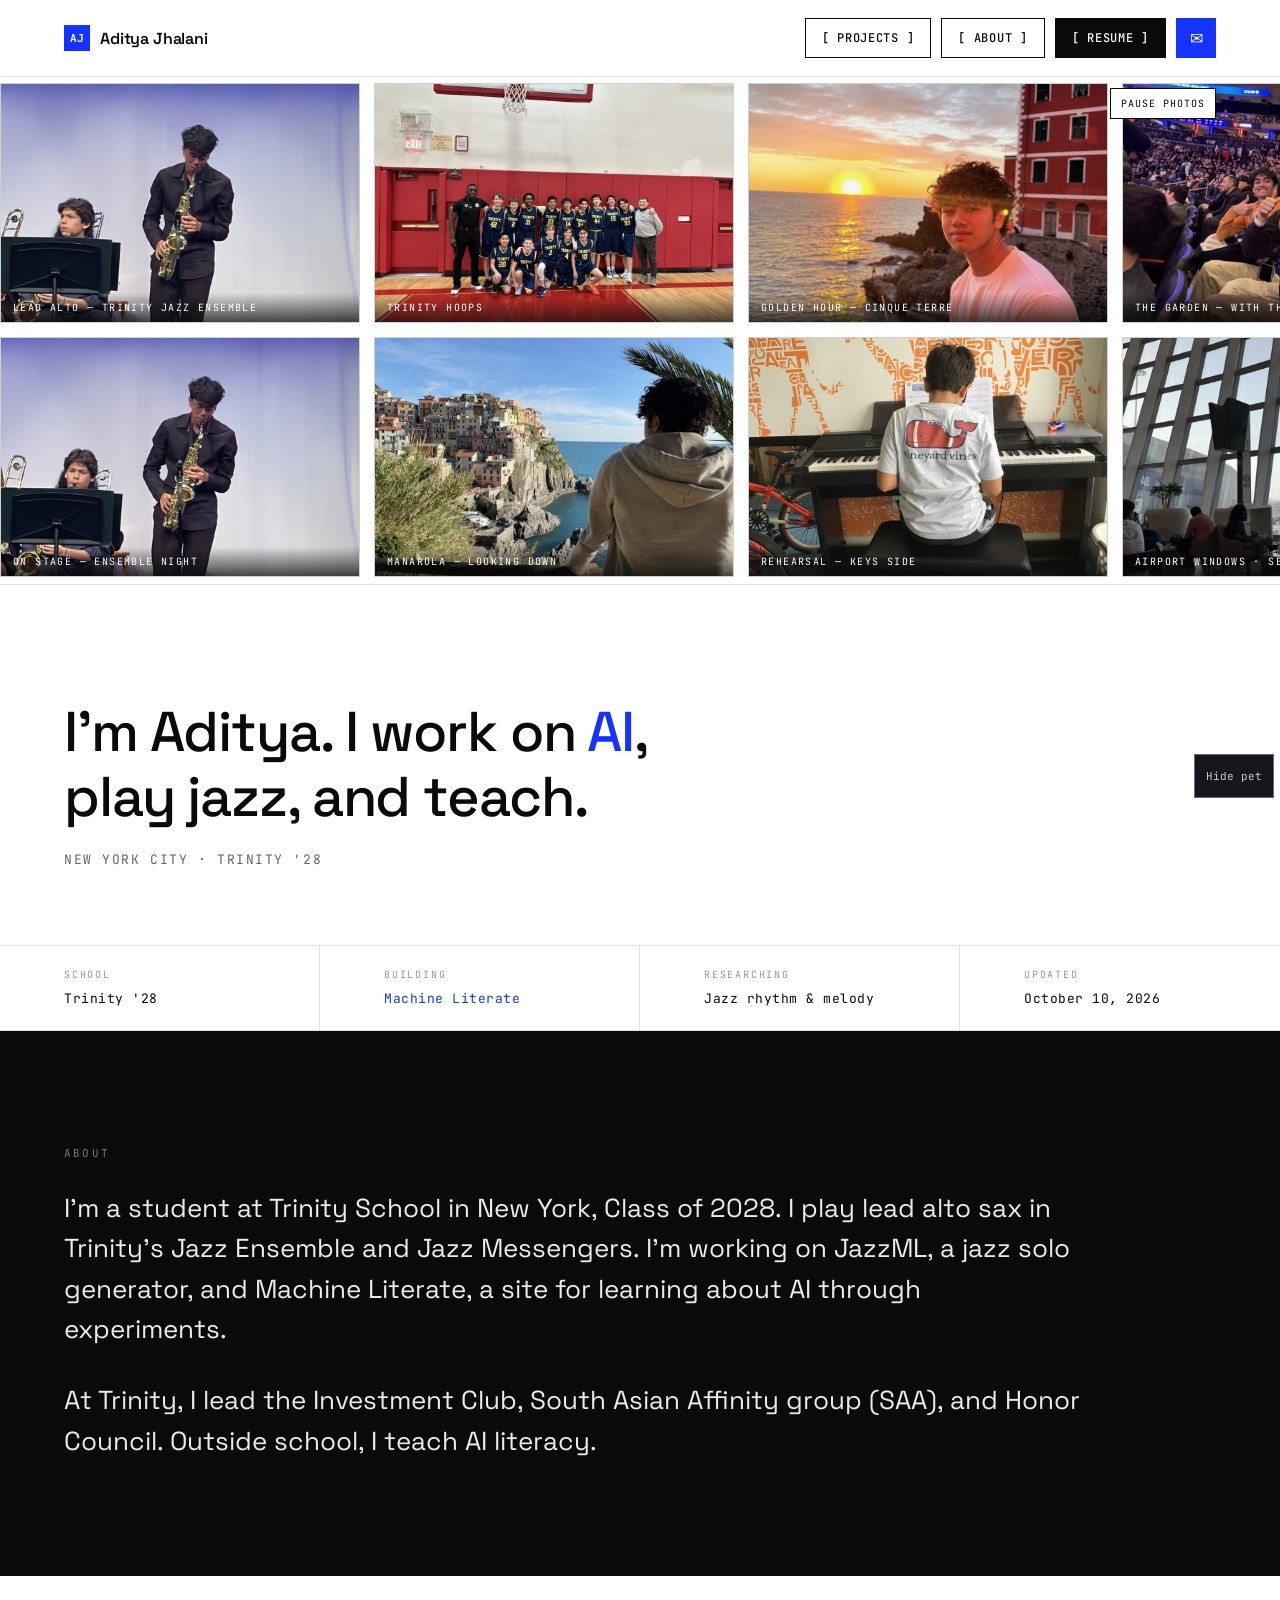
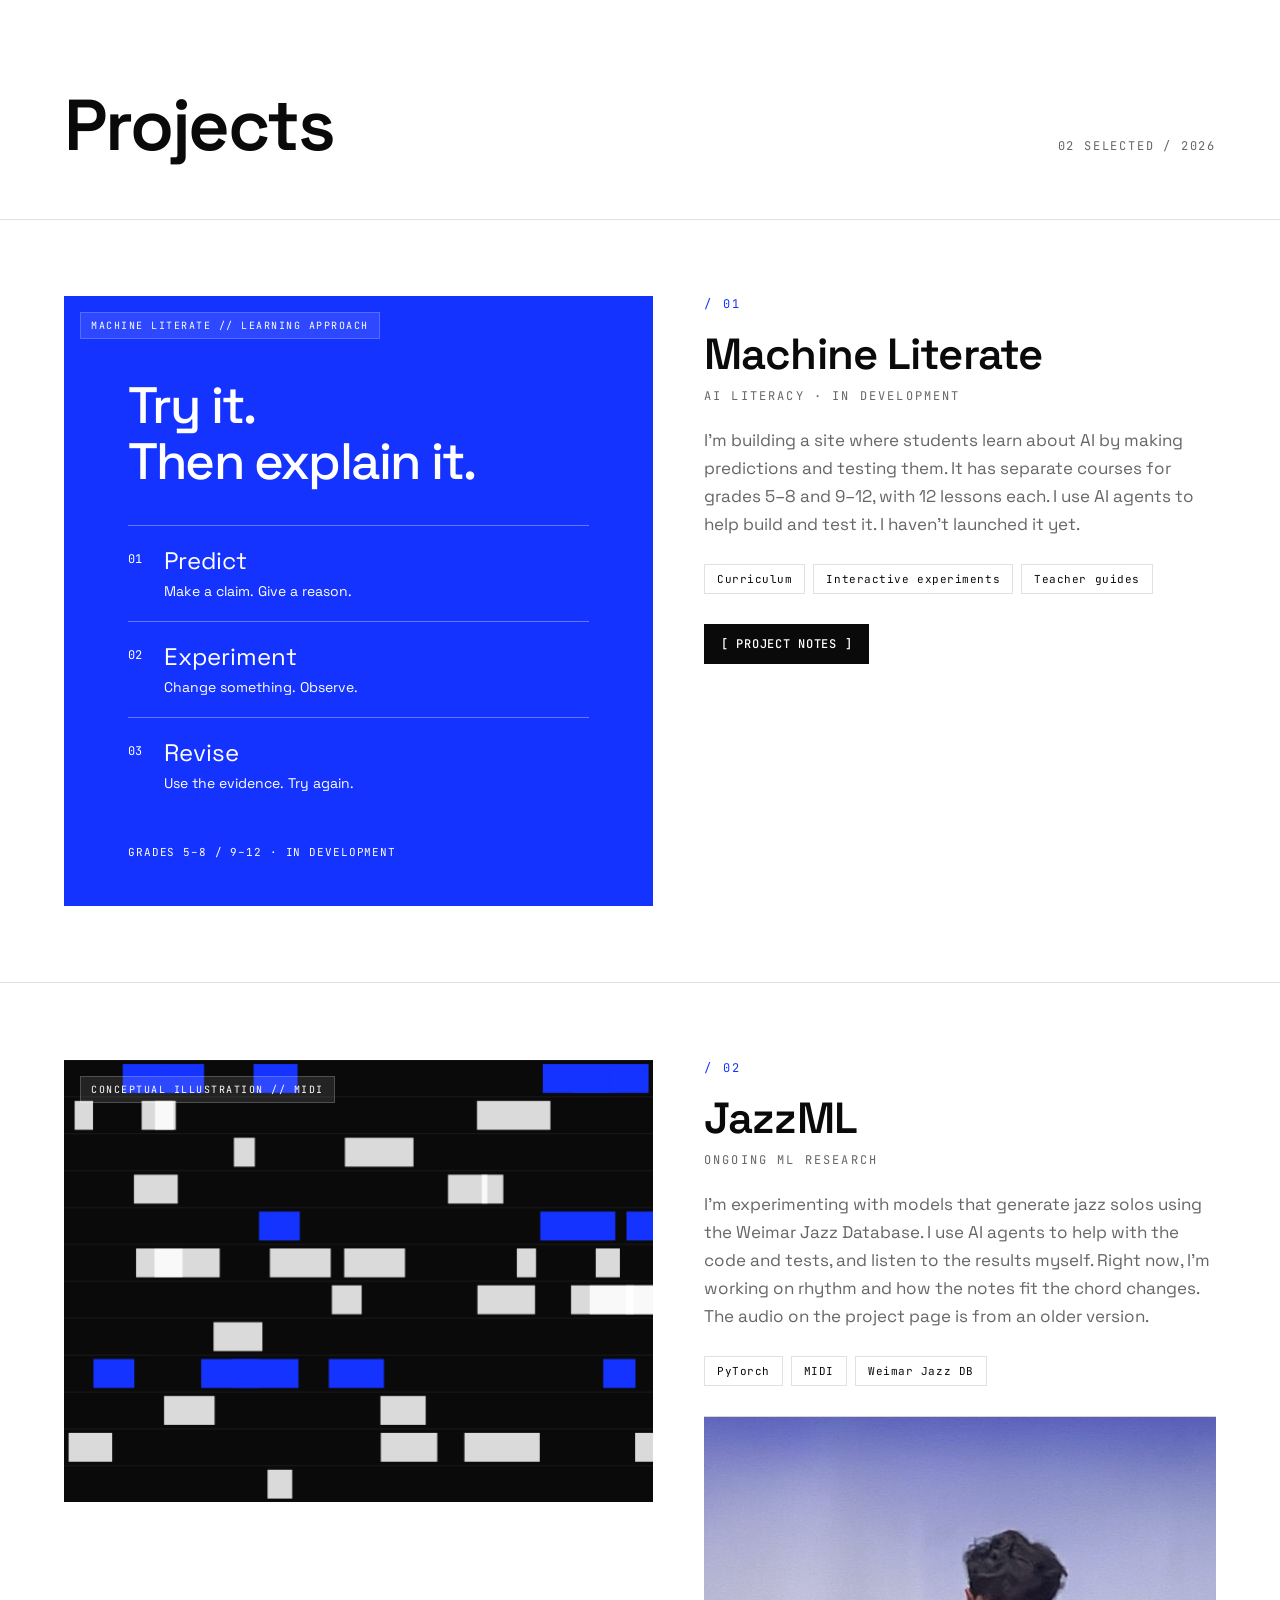
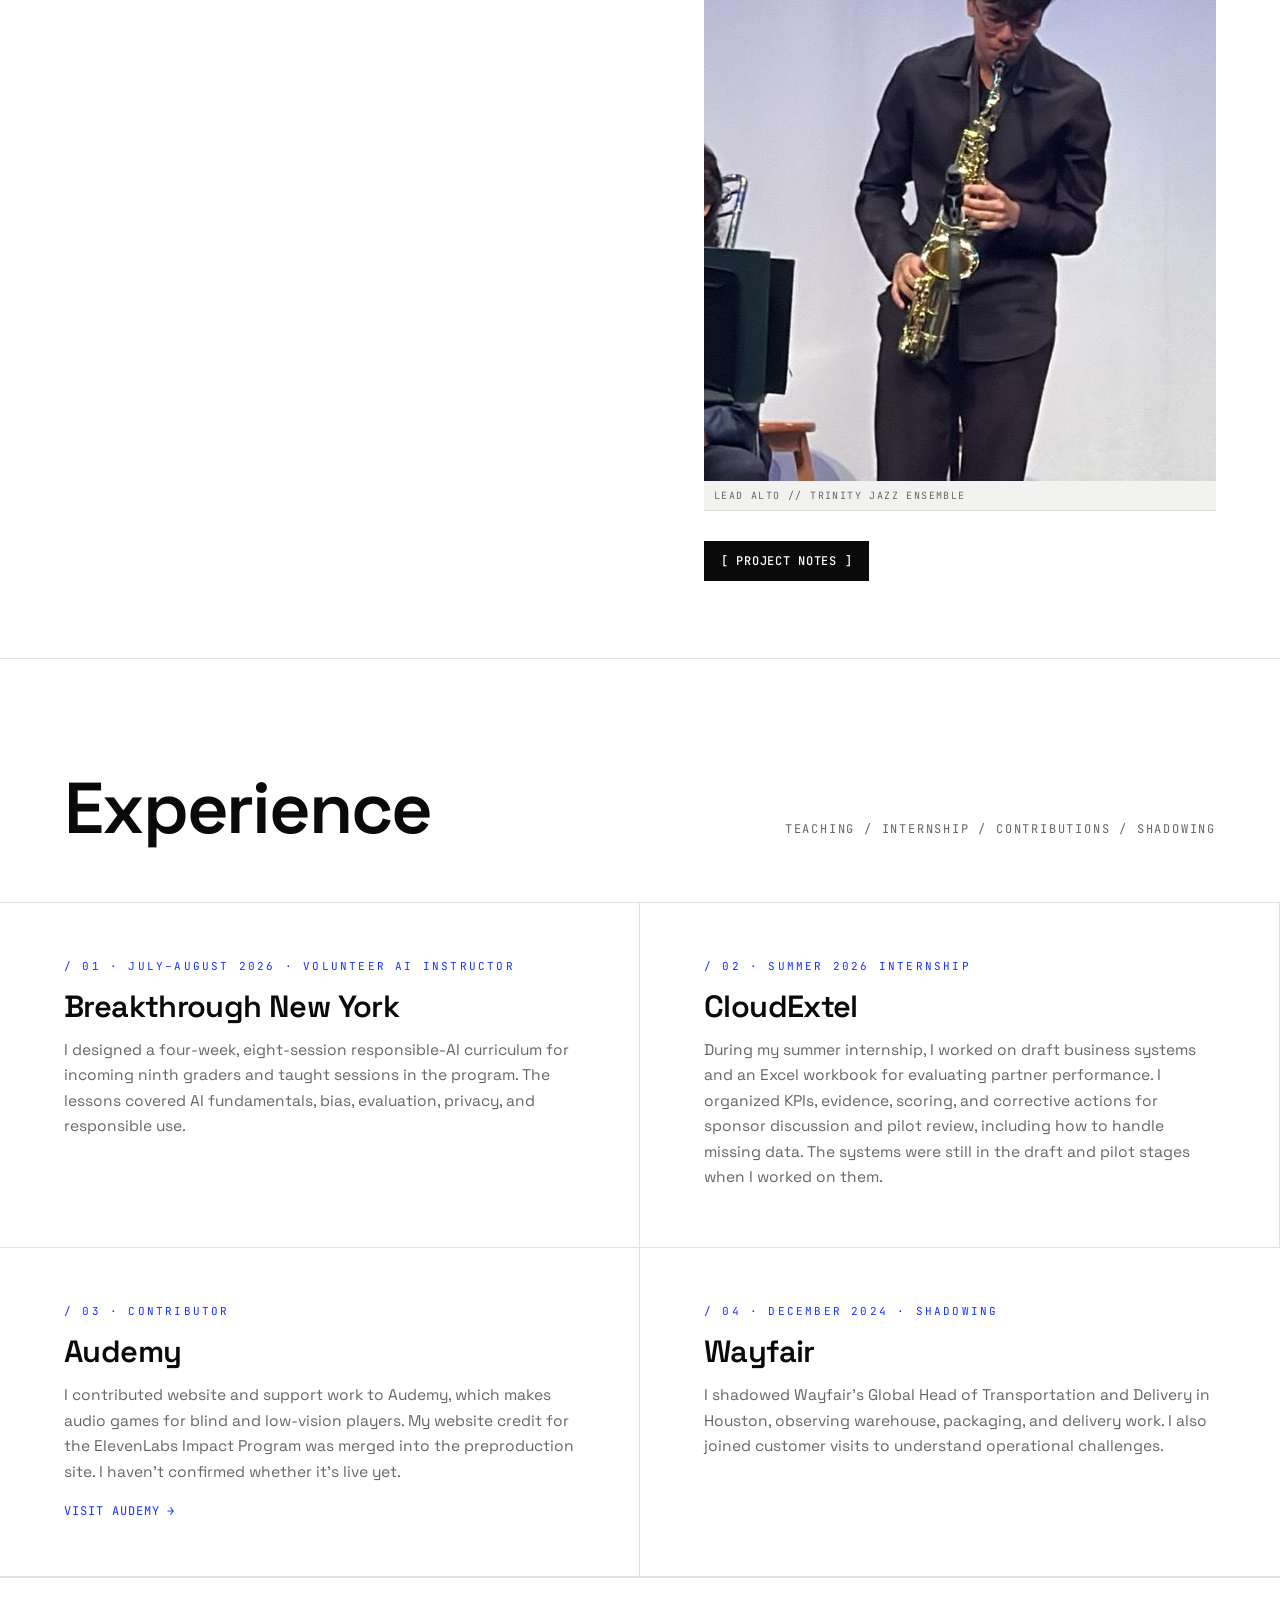
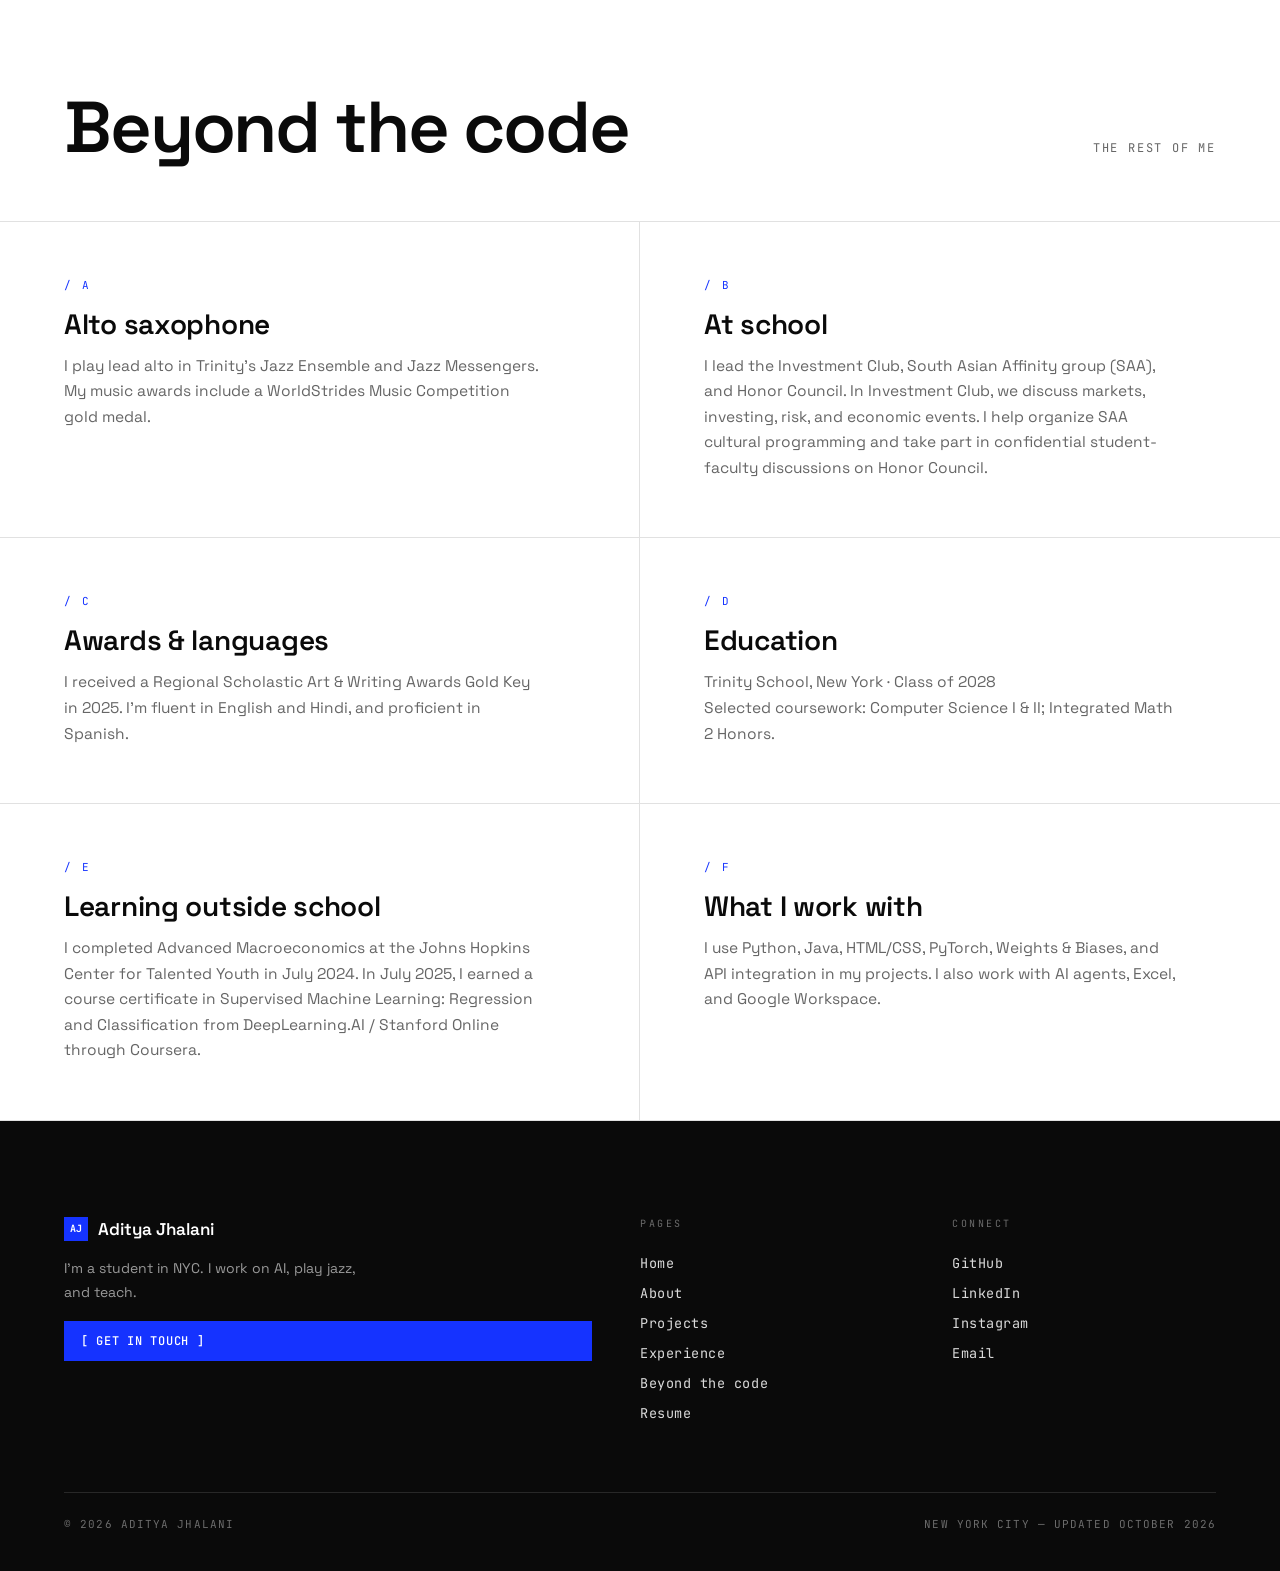
==== commit f175120a: "Publish approved portfolio refresh and roaming cat" ====
--- a/index.html
+++ b/index.html
@@ -4,11 +4,12 @@
   <meta charset="UTF-8" />
   <meta name="viewport" content="width=device-width, initial-scale=1.0" />
   <title>Aditya Jhalani — AI, jazz, and teaching</title>
-  <meta name="description" content="Aditya Jhalani works on machine learning, voice interfaces, accessible technology, jazz research, and AI literacy." />
+  <meta name="description" content="Aditya Jhalani is a Trinity School student in New York, Class of 2028. AI literacy, jazz-generation research, alto saxophone, teaching, and student leadership." />
   <link rel="preconnect" href="https://fonts.googleapis.com" />
   <link rel="preconnect" href="https://fonts.gstatic.com" crossorigin />
   <link href="https://fonts.googleapis.com/css2?family=Space+Grotesk:wght@400;500;600;700&family=JetBrains+Mono:wght@400;500;700&display=swap" rel="stylesheet" />
   <link rel="stylesheet" href="css/style.css" />
+  <link rel="stylesheet" href="css/pet.css?v=roam-1" />
 </head>
 <body>
 
@@ -55,63 +56,97 @@
   <!-- status strip -->
   <div class="strip reveal">
     <div class="strip-item"><span class="k">School</span><span class="v">Trinity '28</span></div>
-    <div class="strip-item"><span class="k">Now</span><span class="v">ML research · accessible technology</span></div>
-    <div class="strip-item"><span class="k">Recently</span><span class="v blue">Teaching · CloudExtel internship</span></div>
-    <div class="strip-item"><span class="k">Updated</span><span class="v">September 7, 2026</span></div>
+    <div class="strip-item"><span class="k">Building</span><span class="v blue">Machine Literate</span></div>
+    <div class="strip-item"><span class="k">Researching</span><span class="v">Jazz rhythm &amp; melody</span></div>
+    <div class="strip-item"><span class="k">Updated</span><span class="v">October 10, 2026</span></div>
   </div>
 
   <!-- about black band -->
   <section class="about" id="about">
     <div class="label" data-scramble>ABOUT</div>
-    <p class="reveal">I'm an 11th grader at Trinity School in New York. I direct AI-agent-assisted research on jazz generation, and I play lead alto sax in our Jazz Ensemble and Jazz Messengers. The research is still in progress: I compare models and simpler baselines, listen to the results, and keep track of what doesn't work.</p>
-    <p class="reveal">This summer I taught responsible AI with Breakthrough New York and worked on business systems during my CloudExtel internship. I'm also contributing to Audemy's accessible audio-gaming work. Outside that, I co-lead Trinity's Sol Tutors chapter and serve on the Honor Council.</p>
+    <p class="reveal">I'm a student at Trinity School in New York, Class of 2028. I play lead alto sax in Trinity's Jazz Ensemble and Jazz Messengers. I'm working on JazzML, a jazz solo generator, and Machine Literate, a site for learning about AI through experiments.</p>
+    <p class="reveal">At Trinity, I lead the Investment Club, South Asian Affinity group (SAA), and Honor Council. Outside school, I teach AI literacy.</p>
   </section>
 
   <!-- projects -->
   <div class="projects-head" id="projects">
     <h2 class="reveal" data-scramble>Projects</h2>
-    <span class="count">01 SELECTED / 2026</span>
+    <span class="count">02 SELECTED / 2026</span>
   </div>
 
-  <!-- 01 jazz -->
+  <!-- 01 AI literacy -->
+  <article class="project">
+    <div class="project-media learning-media reveal">
+      <span class="media-tag">MACHINE LITERATE // LEARNING APPROACH</span>
+      <div class="learning-score">
+        <p class="learning-heading">Try it.<br>Then explain it.</p>
+        <ol>
+          <li><span>01</span><div>Predict<small>Make a claim. Give a reason.</small></div></li>
+          <li><span>02</span><div>Experiment<small>Change something. Observe.</small></div></li>
+          <li><span>03</span><div>Revise<small>Use the evidence. Try again.</small></div></li>
+        </ol>
+        <p class="learning-foot">GRADES 5–8 / 9–12 · IN DEVELOPMENT</p>
+      </div>
+    </div>
+    <div class="project-info">
+      <span class="num reveal">/ 01</span>
+      <h3 class="reveal" data-scramble>Machine Literate</h3>
+      <span class="kicker reveal">AI LITERACY · IN DEVELOPMENT</span>
+      <p class="desc reveal">I'm building a site where students learn about AI by making predictions and testing them. It has separate courses for grades 5–8 and 9–12, with 12 lessons each. I use AI agents to help build and test it. I haven't launched it yet.</p>
+      <div class="stack reveal"><span>Curriculum</span><span>Interactive experiments</span><span>Teacher guides</span></div>
+      <a class="btn reveal" href="project/machine-literate.html" data-scramble-hover>[ PROJECT NOTES ]</a>
+    </div>
+  </article>
+
+  <!-- 02 jazz -->
   <article class="project">
     <div class="project-media reveal" data-viz="jazz">
       <span class="media-tag">CONCEPTUAL ILLUSTRATION // MIDI</span>
       <canvas aria-hidden="true"></canvas>
     </div>
     <div class="project-info">
-      <span class="num reveal">/ 01</span>
-      <h3 class="reveal" data-scramble>Jazz Solo Generator</h3>
+      <span class="num reveal">/ 02</span>
+      <h3 class="reveal" data-scramble>JazzML</h3>
       <span class="kicker reveal">ONGOING ML RESEARCH</span>
-      <p class="desc reveal">I direct AI-agent-assisted experiments on jazz rhythm and melody using the Weimar Jazz Database. Recent work compares PyTorch models with a train-only retrieval baseline, using controlled evaluation and listening before anything is promoted.</p>
+      <p class="desc reveal">I'm experimenting with models that generate jazz solos using the Weimar Jazz Database. I use AI agents to help with the code and tests, and listen to the results myself. Right now, I'm working on rhythm and how the notes fit the chord changes. The audio on the project page is from an older version.</p>
       <div class="stack reveal">
-        <span>PyTorch</span><span>Evaluation</span><span>MIDI</span><span>Weimar Jazz DB</span><span>Provenance</span>
+        <span>PyTorch</span><span>MIDI</span><span>Weimar Jazz DB</span>
       </div>
       <figure class="project-context-photo reveal">
         <img src="assets/photos/sax-stage.jpg" alt="Aditya playing alto saxophone with the Trinity Jazz Ensemble." width="1182" height="664" loading="lazy" decoding="async" />
-        <figcaption>PERSONAL CONTEXT // LEAD ALTO</figcaption>
+        <figcaption>LEAD ALTO // TRINITY JAZZ ENSEMBLE</figcaption>
       </figure>
-      <a class="btn reveal" href="project/jazz-solo-generator.html" data-scramble-hover>[ CASE STUDY ]</a>
+      <a class="btn reveal" href="project/jazz-solo-generator.html" data-scramble-hover>[ PROJECT NOTES ]</a>
     </div>
   </article>
 
   <!-- recent work -->
   <section class="recent-work" id="recent">
     <div class="projects-head">
-      <h2 class="reveal" data-scramble>Recent work</h2>
-      <span class="count">SUMMER 2026</span>
+      <h2 class="reveal" data-scramble>Experience</h2>
+      <span class="count">TEACHING / INTERNSHIP / CONTRIBUTIONS / SHADOWING</span>
     </div>
     <div class="recent-grid">
       <article class="recent-card reveal">
-        <span class="off-num">/ 01 · INTERNSHIP</span>
+        <span class="off-num">/ 01 · JULY–AUGUST 2026 · VOLUNTEER AI INSTRUCTOR</span>
+        <h3>Breakthrough New York</h3>
+        <p>I designed a four-week, eight-session responsible-AI curriculum for incoming ninth graders and taught sessions in the program. The lessons covered AI fundamentals, bias, evaluation, privacy, and responsible use.</p>
+      </article>
+      <article class="recent-card reveal">
+        <span class="off-num">/ 02 · SUMMER 2026 INTERNSHIP</span>
         <h3>CloudExtel</h3>
-        <p>Draft and pilot work on business systems, workflow automation, and partner-performance evaluation. It wasn't a completed company-wide production rollout.</p>
-      </article>
-      <article class="recent-card reveal">
-        <span class="off-num">/ 02 · CONTRIBUTOR</span>
+        <p>During my summer internship, I worked on draft business systems and an Excel workbook for evaluating partner performance. I organized KPIs, evidence, scoring, and corrective actions for sponsor discussion and pilot review, including how to handle missing data. The systems were still in the draft and pilot stages when I worked on them.</p>
+      </article>
+      <article class="recent-card reveal">
+        <span class="off-num">/ 03 · CONTRIBUTOR</span>
         <h3>Audemy</h3>
-        <p>Contributing to the website and support work for Audemy's audio games for blind and low-vision players. Recent work includes the ElevenLabs Impact Program website credit, approved and merged into preproduction, with the live release still pending.</p>
+        <p>I contributed website and support work to Audemy, which makes audio games for blind and low-vision players. My website credit for the ElevenLabs Impact Program was merged into the preproduction site. I haven't confirmed whether it's live yet.</p>
         <a class="text-link" href="https://audemy.org/" target="_blank" rel="noopener">Visit Audemy →</a>
+      </article>
+      <article class="recent-card reveal">
+        <span class="off-num">/ 04 · DECEMBER 2024 · SHADOWING</span>
+        <h3>Wayfair</h3>
+        <p>I shadowed Wayfair's Global Head of Transportation and Delivery in Houston, observing warehouse, packaging, and delivery work. I also joined customer visits to understand operational challenges.</p>
       </article>
     </div>
   </section>
@@ -126,22 +161,32 @@
       <div class="off-card reveal">
         <span class="off-num">/ A</span>
         <h3>Alto saxophone</h3>
-        <p>Lead alto in Trinity's Jazz Ensemble and Jazz Messengers. WorldStrides Music Competition gold medalist. The jazz ML project exists because I play this music — I judge the model's solos the same way I judge my own.</p>
+        <p>I play lead alto in Trinity's Jazz Ensemble and Jazz Messengers. My music awards include a WorldStrides Music Competition gold medal.</p>
       </div>
       <div class="off-card reveal">
         <span class="off-num">/ B</span>
-        <h3>Teaching</h3>
-        <p>In July and August, I designed a four-week, eight-session responsible-AI curriculum for incoming ninth graders at Breakthrough New York and taught program sessions. We covered how AI works, bias, evaluation, privacy, and responsible use. I also co-founded and co-lead Trinity's Sol Tutors chapter.</p>
+        <h3>At school</h3>
+        <p>I lead the Investment Club, South Asian Affinity group (SAA), and Honor Council. In Investment Club, we discuss markets, investing, risk, and economic events. I help organize SAA cultural programming and take part in confidential student-faculty discussions on Honor Council.</p>
       </div>
       <div class="off-card reveal">
         <span class="off-num">/ C</span>
-        <h3>Markets &amp; judgment</h3>
-        <p>I lead Trinity's Investment Club — markets, risk, and how macro policy collides with technology. And I sit on the Honor Council, where the job is listening carefully and reasoning precisely when it actually matters.</p>
+        <h3>Awards &amp; languages</h3>
+        <p>I received a Regional Scholastic Art &amp; Writing Awards Gold Key in 2025. I'm fluent in English and Hindi, and proficient in Spanish.</p>
       </div>
       <div class="off-card reveal">
         <span class="off-num">/ D</span>
-        <h3>Writing</h3>
-        <p>Regional Scholastic Art &amp; Writing Awards Gold Key recipient. Clear writing and clear thinking are the same skill — it shows up in every case study on this site.</p>
+        <h3>Education</h3>
+        <p>Trinity School, New York · Class of 2028<br>Selected coursework: Computer Science I &amp; II; Integrated Math 2 Honors.</p>
+      </div>
+      <div class="off-card reveal">
+        <span class="off-num">/ E</span>
+        <h3>Learning outside school</h3>
+        <p>I completed Advanced Macroeconomics at the Johns Hopkins Center for Talented Youth in July 2024. In July 2025, I earned a course certificate in Supervised Machine Learning: Regression and Classification from DeepLearning.AI / Stanford Online through Coursera.</p>
+      </div>
+      <div class="off-card reveal">
+        <span class="off-num">/ F</span>
+        <h3>What I work with</h3>
+        <p>I use Python, Java, HTML/CSS, PyTorch, Weights &amp; Biases, and API integration in my projects. I also work with AI agents, Excel, and Google Workspace.</p>
       </div>
     </div>
   </section>
@@ -151,7 +196,7 @@
     <div class="footer-grid">
       <div class="footer-id">
         <div class="brand"><span class="mark">AJ</span><span data-scramble>Aditya Jhalani</span></div>
-        <p>High school builder in NYC working across ML, voice, teaching, and accessibility.</p>
+        <p>I'm a student in NYC. I work on AI, play jazz, and teach.</p>
         <a class="btn blue" href="mailto:adityajhalani43@gmail.com" data-scramble-hover>[ GET IN TOUCH ]</a>
       </div>
       <div class="footer-col">
@@ -159,7 +204,7 @@
         <a href="index.html" data-scramble-hover>Home</a>
         <a href="#about" data-scramble-hover>About</a>
         <a href="#projects" data-scramble-hover>Projects</a>
-        <a href="#recent" data-scramble-hover>Recent work</a>
+        <a href="#recent" data-scramble-hover>Experience</a>
         <a href="#beyond" data-scramble-hover>Beyond the code</a>
         <a href="assets/Aditya-Jhalani-Resume.pdf" data-scramble-hover>Resume</a>
       </div>
@@ -171,12 +216,63 @@
         <a href="mailto:adityajhalani43@gmail.com" data-scramble-hover>Email</a>
       </div>
     </div>
+    <div class="pet-perch" id="petPerch" hidden>
+      <button class="pixel-pet" id="pixelPet" type="button" aria-label="Pat the pixel cat" aria-describedby="petHint" title="Pat the cat · Escape to hide" data-pose="idle">
+        <svg viewBox="0 0 32 32" width="64" height="64" aria-hidden="true" focusable="false" shape-rendering="crispEdges">
+          <g class="pet-sitting">
+          <path class="pet-ground" d="M3 29h26v1H3z"/>
+          <g class="pet-tail pet-tail-rest"><path d="M22 26h4v-2h2v-7h-2v-2h-2v3h2v5h-4z"/></g>
+          <g class="pet-tail pet-tail-wave"><path d="M22 26h4v-2h3v-9h-2v-3h-2v3h2v8h-5z"/></g>
+          <g class="pet-body">
+            <path fill="#454b59" d="M9 17h11v2h2v8h-2v2H7v-3h1v-6h1z"/>
+            <path fill="#626b7d" d="M10 21h3v6h2v2H9v-2h1zm8 1h2v5h2v2h-5v-2h1z"/>
+            <path fill="#a8b3ca" d="M9 28h5v1H9zm8 0h4v1h-4z"/>
+          </g>
+          <g class="pet-head">
+            <path fill="#626b7d" d="M6 6h3v2h8V6h3v3h1v9h-2v2H8v-2H6z"/>
+            <path fill="#454b59" d="M7 8h2v2h9V8h1v3h1v6h-2v2H9v-2H7z"/>
+            <path fill="#8b9aff" d="M7 8h1v2H7zm11 0h1v2h-1z"/>
+            <g class="pet-eyes-open" fill="#c6d7ff"><path d="M9 12h2v3H9zm7 0h2v3h-2z"/></g>
+            <g class="pet-eyes-closed" fill="#c6d7ff"><path d="M9 14h3v1H9zm6 0h3v1h-3z"/></g>
+            <g class="pet-eyes-happy" fill="#c6d7ff"><path d="M9 13h1v-1h1v1h1v1H9zm6 0h1v-1h1v1h1v1h-3z"/></g>
+            <path fill="#a8b3ca" d="M13 16h2v1h-2z"/>
+            <path fill="#1533ff" d="M9 19h10v2H9z"/>
+            <path fill="#c6d7ff" d="M13 20h2v2h-2z"/>
+          </g>
+          <path class="pet-heart" fill="#8b9aff" d="M24 5h2v1h1V5h2v3h-1v1h-1v1h-1V9h-1V8h-1z"/>
+          </g>
+          <g class="pet-walking">
+            <path fill="#626b7d" d="M8 22H5v-2H3v-3H1v-6h2v5h2v3h4z"/>
+            <g class="pet-step pet-step-0" fill="#454b59"><path d="M9 23h3v4H9v2H5v-2h3zm13 0h3v4h3v2h-5v-3h-1z"/></g>
+            <g class="pet-step pet-step-1" fill="#454b59"><path d="M9 23h3v4h2v2H9zm13 0h3v6h-5v-2h2z"/></g>
+            <g class="pet-step pet-step-2" fill="#454b59"><path d="M9 23h3v3h3v3h-4v-2H9zm13 0h3v3h-2v3h-5v-2h4z"/></g>
+            <g class="pet-step pet-step-3" fill="#454b59"><path d="M9 23h3v6H7v-2h2zm13 0h3v4h2v2h-5z"/></g>
+            <path fill="#626b7d" d="M8 17h14v-2h5v9h-3v2H9v-2H7v-5h1z"/>
+            <path fill="#454b59" d="M9 21h13v3H10v-1H9z"/>
+            <g class="pet-step pet-step-0"><path fill="#626b7d" d="M10 23h3v3h3v3h-4v-2h-2zm13 0h3v3h-2v3h-5v-2h4z"/><path fill="#a8b3ca" d="M12 28h4v1h-4zm7 0h5v1h-5z"/></g>
+            <g class="pet-step pet-step-1"><path fill="#626b7d" d="M10 23h3v6H8v-2h2zm13 0h3v4h2v2h-5z"/><path fill="#a8b3ca" d="M8 28h5v1H8zm15 0h5v1h-5z"/></g>
+            <g class="pet-step pet-step-2"><path fill="#626b7d" d="M10 23h3v4h-3v2H6v-2h3zm13 0h3v4h3v2h-5v-3h-1z"/><path fill="#a8b3ca" d="M6 28h4v1H6zm18 0h5v1h-5z"/></g>
+            <g class="pet-step pet-step-3"><path fill="#626b7d" d="M10 23h3v4h2v2h-5zm13 0h3v6h-5v-2h2z"/><path fill="#a8b3ca" d="M10 28h5v1h-5zm11 0h5v1h-5z"/></g>
+            <path fill="#626b7d" d="M18 8h3v2h5V8h3v4h1v8h-2v2h-8v-2h-2z"/>
+            <path fill="#454b59" d="M19 11h2v1h6v-1h1v8h-2v2h-5v-2h-2z"/>
+            <path fill="#8b9aff" d="M19 10h1v2h-1zm8 0h1v2h-1z"/>
+            <path fill="#c6d7ff" d="M22 14h2v3h-2zm5 0h2v3h-2z"/>
+            <path fill="#a8b3ca" d="M27 18h3v1h-3z"/>
+            <path fill="#1533ff" d="M20 21h8v2h-8z"/>
+            <path fill="#c6d7ff" d="M25 22h2v2h-2z"/>
+          </g>
+        </svg>
+      </button>
+      <span class="pet-hint" id="petHint">A wandering pixel cat. Pat with Enter or Space. Escape hides it.</span>
+      <button class="pet-toggle" id="petToggle" type="button" aria-controls="pixelPet" aria-expanded="true">Hide pet</button>
+    </div>
     <div class="footer-base">
       <span>© 2026 ADITYA JHALANI</span>
-      <span>NEW YORK CITY — UPDATED SEPTEMBER 2026</span>
+      <span>NEW YORK CITY — UPDATED OCTOBER 2026</span>
     </div>
   </footer>
 
   <script src="js/main.js"></script>
+  <script src="js/pet.js?v=roam-1"></script>
 </body>
 </html>
--- a/css/style.css
+++ b/css/style.css
@@ -372,6 +372,16 @@
 
 .tile canvas { position: absolute; inset: 36px 0 0 0; width: 100%; height: calc(100% - 36px); }
 
+/* Learning approach diagram: same cobalt, type and rules as the original site. */
+.project-media.learning-media { background: var(--blue); color: var(--paper); aspect-ratio: auto; }
+.learning-score { width: 100%; padding: 82px clamp(24px, 5vw, 72px) 44px; }
+.learning-heading { font-size: clamp(34px, 4vw, 60px); font-weight: 500; line-height: 1.08; letter-spacing: -0.035em; margin-bottom: 36px; }
+.learning-score ol { list-style: none; padding: 0; margin: 0; }
+.learning-score li { display: flex; gap: 22px; padding: 19px 0; border-top: 1px solid rgba(255,255,255,.35); font-size: 24px; }
+.learning-score li > span { padding-top: 6px; font: 12px var(--font-mono); }
+.learning-score small { display: block; font-size: 14px; line-height: 1.5; margin-top: 5px; }
+.learning-foot { font: 11px/1.7 var(--font-mono); letter-spacing: .08em; margin-top: 30px; }
+
 /* ---------- hero ---------- */
 
 .hero {
@@ -543,10 +553,10 @@
 
 .project-info .kicker {
   font-family: var(--font-mono);
-  font-size: 11px;
+  font-size: 12px;
   letter-spacing: 0.18em;
   text-transform: uppercase;
-  color: var(--gray-light);
+  color: var(--gray);
   display: block;
   margin-bottom: 22px;
 }
@@ -955,6 +965,10 @@
 
 /* ---------- reduced motion ---------- */
 
+@media (max-width: 400px) {
+  .nav-links .btn { white-space: nowrap; padding-inline: 10px; font-size: 10px; }
+}
+
 @media (prefers-reduced-motion: reduce) {
   html { scroll-behavior: auto; }
   .marquee.rtl, .marquee.ltr { animation: none; }
--- a/css/pet.css
+++ b/css/pet.css
@@ -0,0 +1,42 @@
+/* Original charcoal/cobalt cat; all positioning is owned by this component. */
+.pet-perch { position: fixed; inset: 0; z-index: 90; pointer-events: none; }
+.pet-perch[hidden], .pet-perch [hidden] { display: none; }
+.pixel-pet {
+  position: absolute; left: 0; top: 0; width: 56px; height: 56px;
+  padding: 0; margin: 0; border: 0; background: transparent;
+  pointer-events: auto; cursor: pointer; touch-action: manipulation;
+  transform: translate3d(var(--pet-x, 8px), var(--pet-y, 120px), 0);
+  contain: layout style; will-change: transform;
+}
+.pixel-pet svg { display: block; width: 56px; height: 56px; image-rendering: pixelated; }
+.pixel-pet[data-facing="left"] svg { transform: scaleX(-1); }
+.pixel-pet[data-occluded="true"] { opacity: 0; pointer-events: none; }
+.pet-ground { fill: #424753; }
+.pet-tail { fill: #626b7d; }
+.pet-tail-wave, .pet-eyes-closed, .pet-eyes-happy, .pet-heart, .pet-walking, .pet-step { display: none; }
+.pixel-pet[data-pose="walk"] .pet-sitting { display: none; }
+.pixel-pet[data-pose="walk"] .pet-walking,
+.pixel-pet[data-step="0"] .pet-step-0,
+.pixel-pet[data-step="1"] .pet-step-1,
+.pixel-pet[data-step="2"] .pet-step-2,
+.pixel-pet[data-step="3"] .pet-step-3 { display: inline; }
+.pixel-pet[data-pose="blink"] .pet-eyes-open,
+.pixel-pet[data-pose="pat"] .pet-eyes-open,
+.pixel-pet[data-pose="pat"] .pet-tail-rest { display: none; }
+.pixel-pet[data-pose="blink"] .pet-eyes-closed,
+.pixel-pet[data-pose="pat"] .pet-eyes-happy,
+.pixel-pet[data-pose="pat"] .pet-heart,
+.pixel-pet[data-pose="pat"] .pet-tail-wave { display: inline; }
+.pet-hint { position: absolute; width: 1px; height: 1px; overflow: hidden; clip-path: inset(50%); white-space: nowrap; }
+.pet-toggle {
+  position: absolute; left: 0; top: 0; min-width: 80px; height: 44px;
+  padding: 8px; margin: 0; border: 1px solid #626b7d;
+  color: #c6cbd5; background: #15171c; pointer-events: auto;
+  font: 11px/1.5 var(--font-mono); cursor: pointer; touch-action: manipulation; white-space: nowrap;
+}
+.pixel-pet:hover .pet-ground { fill: #8b9aff; }
+.pet-toggle:hover { border-color: #8b9aff; color: #fff; }
+.pet-perch button:focus-visible { outline: 2px solid #8b9aff; outline-offset: 2px; }
+@media (prefers-reduced-motion: reduce) {
+  .pixel-pet, .pixel-pet * { animation: none !important; transition: none !important; will-change: auto; }
+}
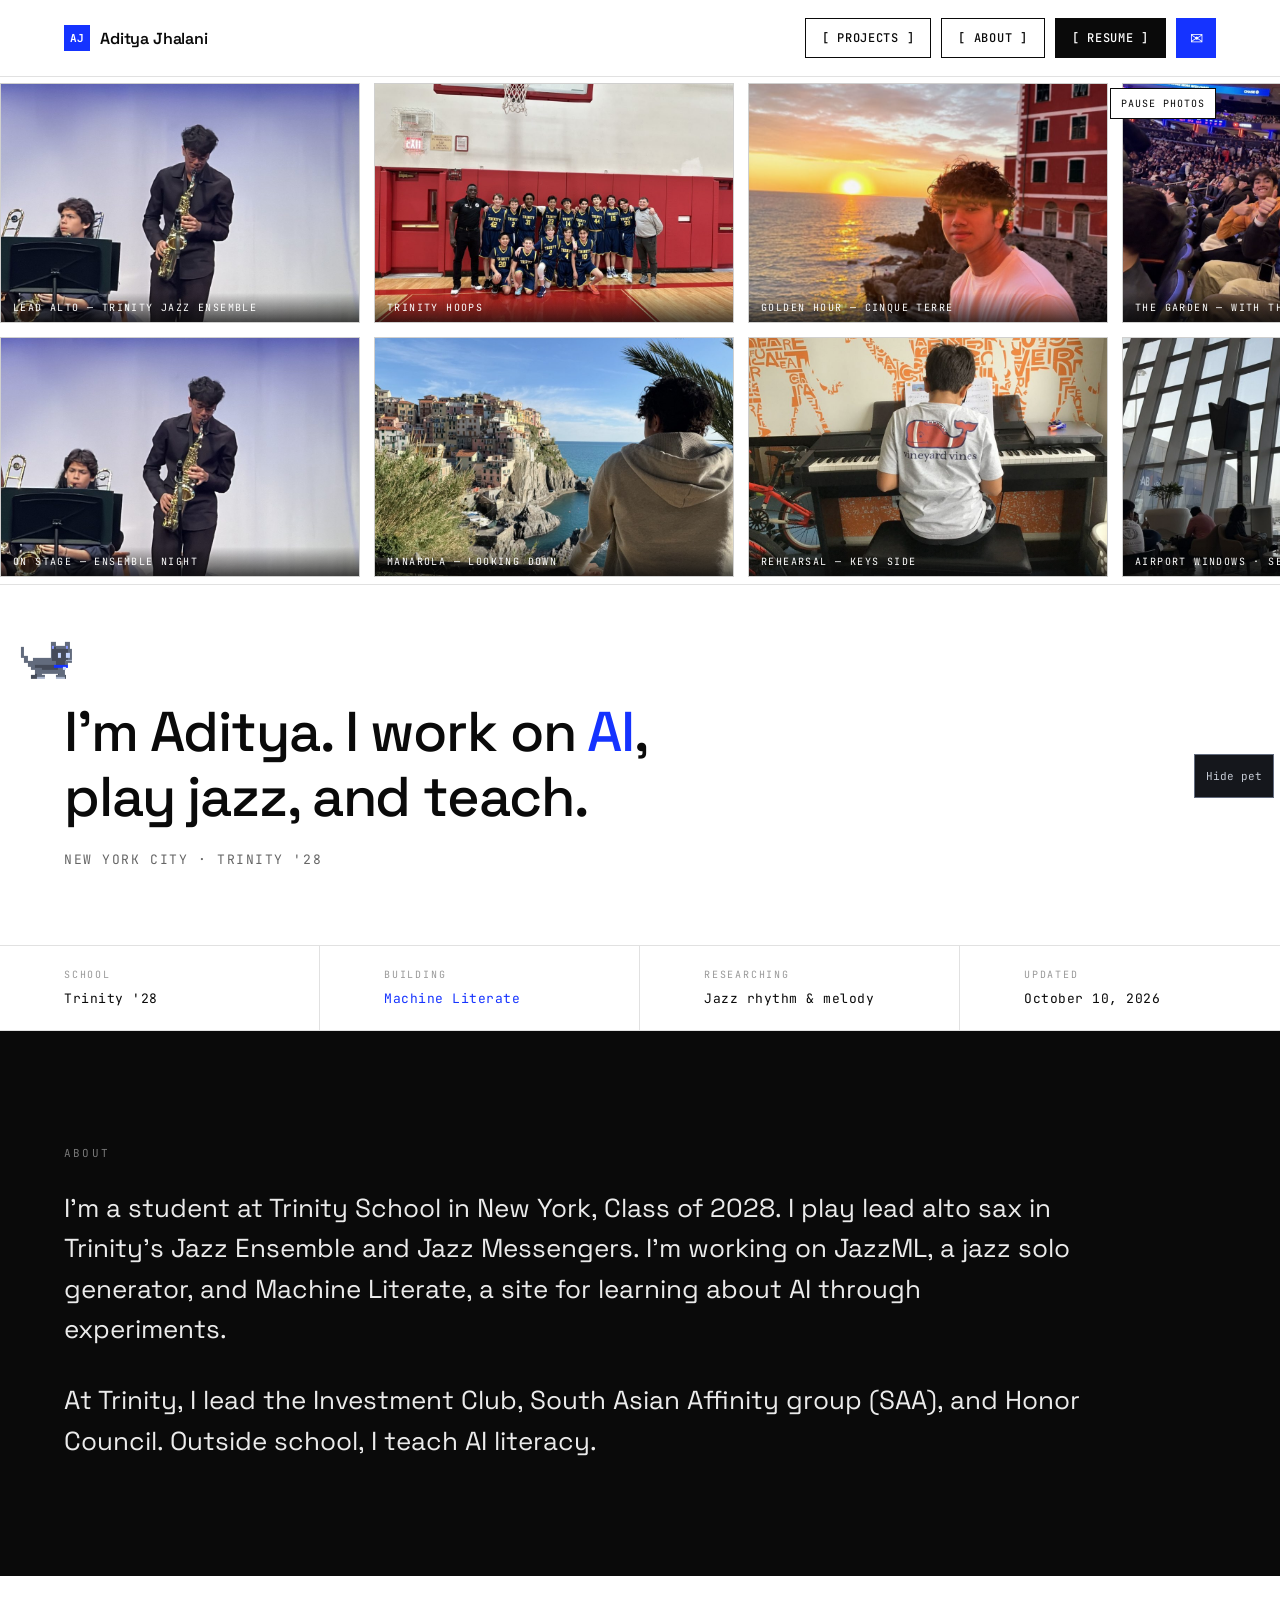
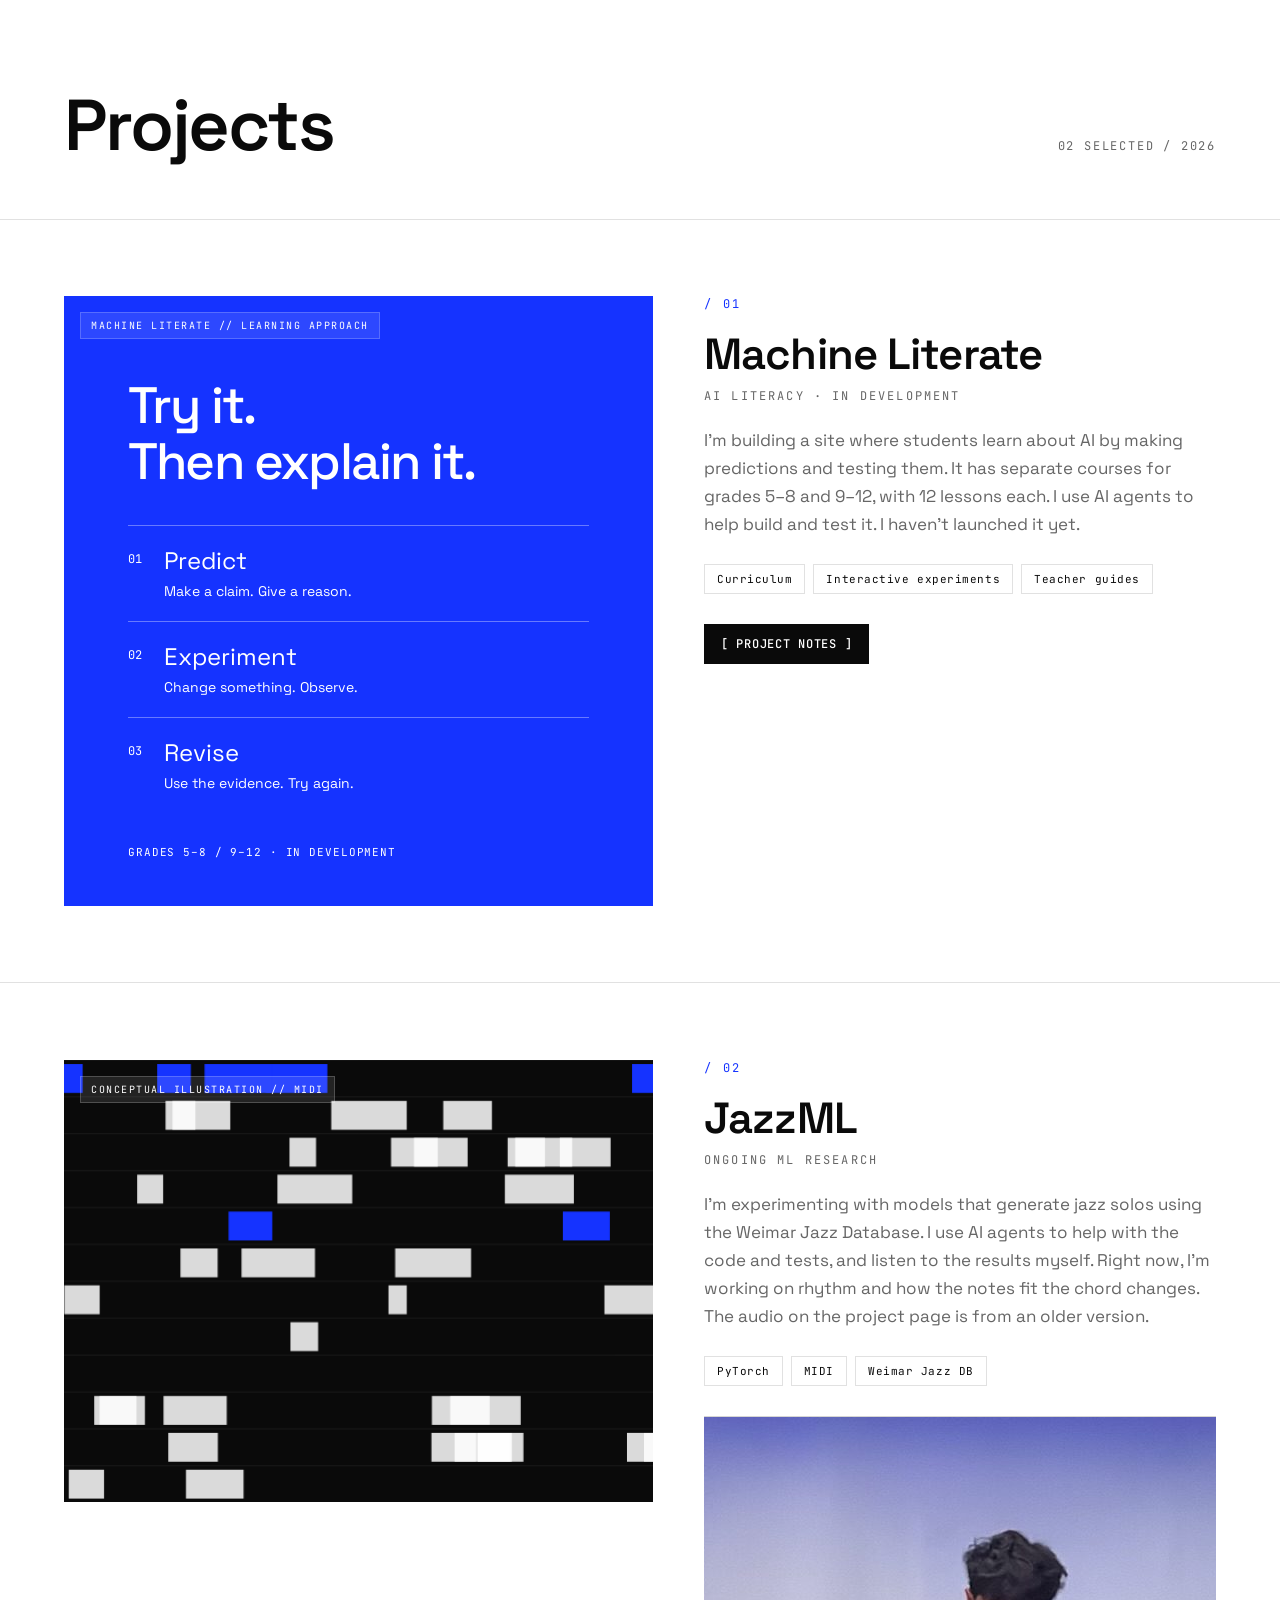
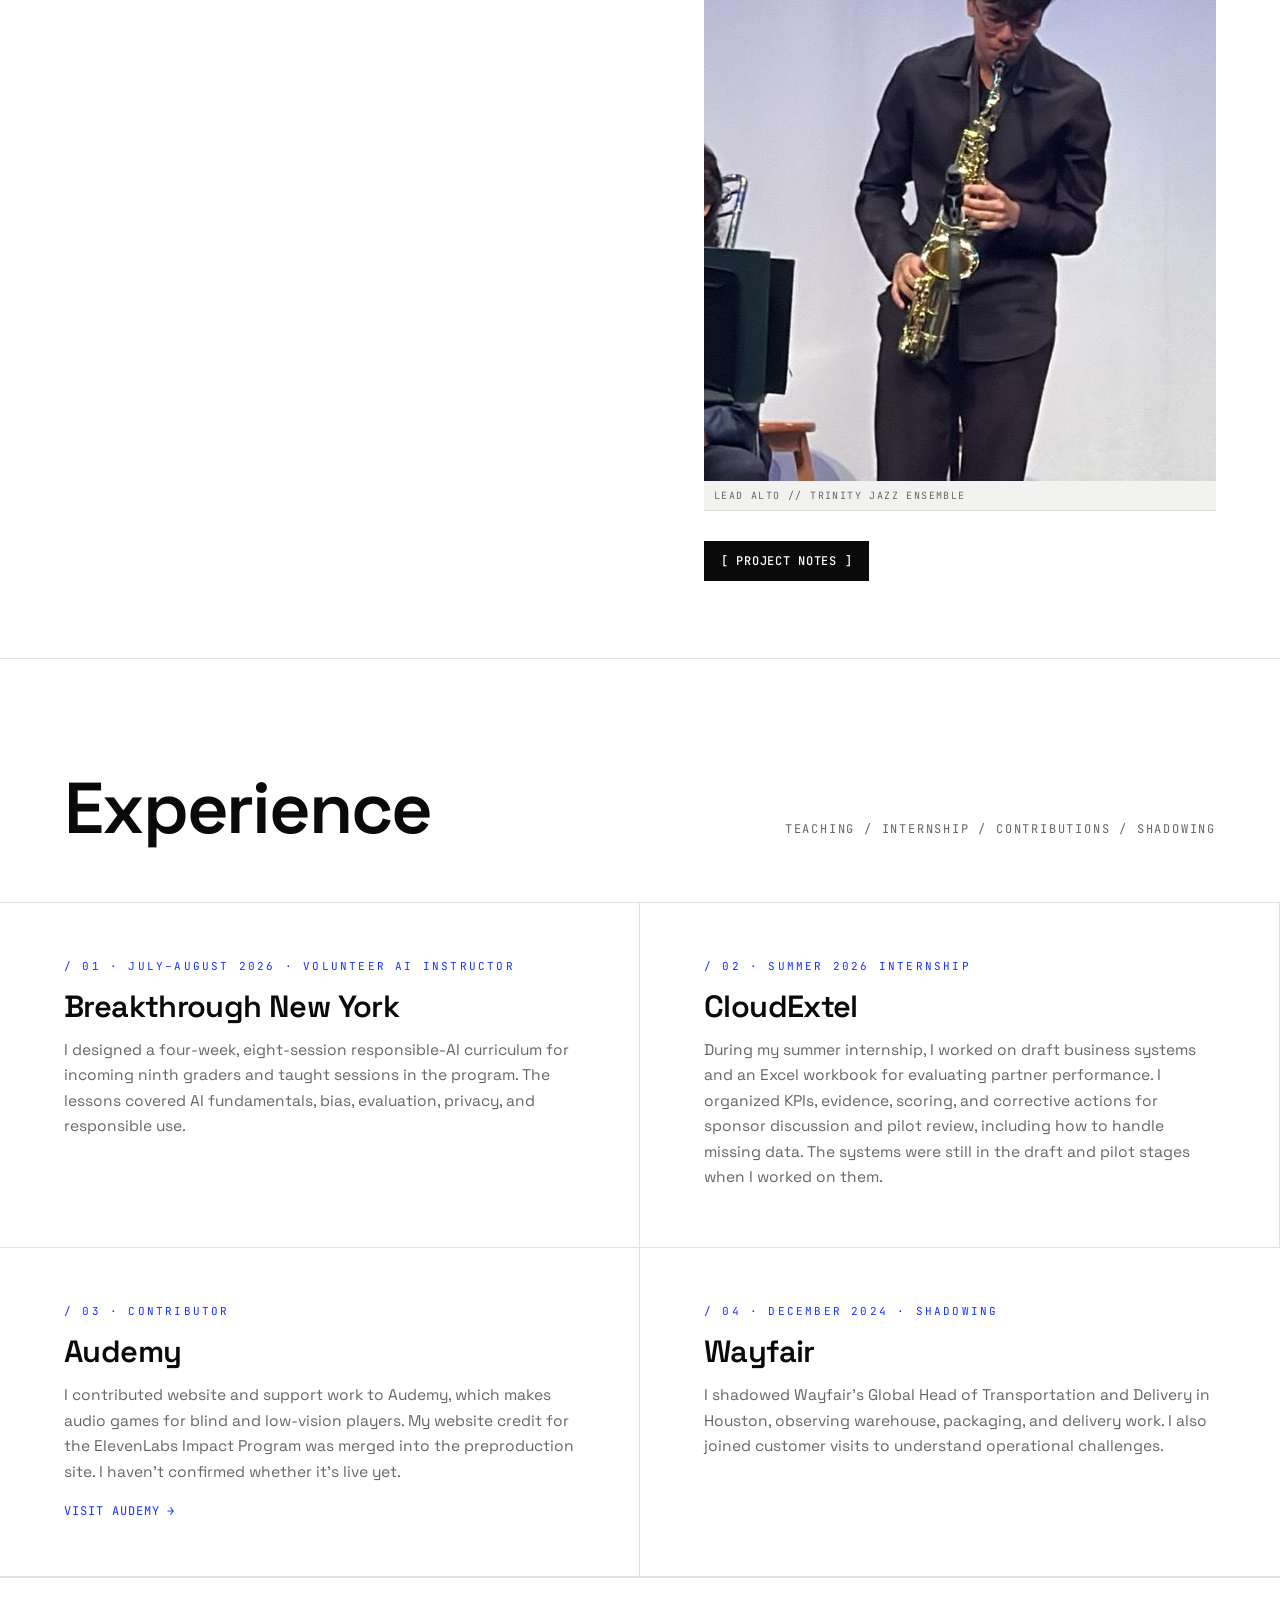
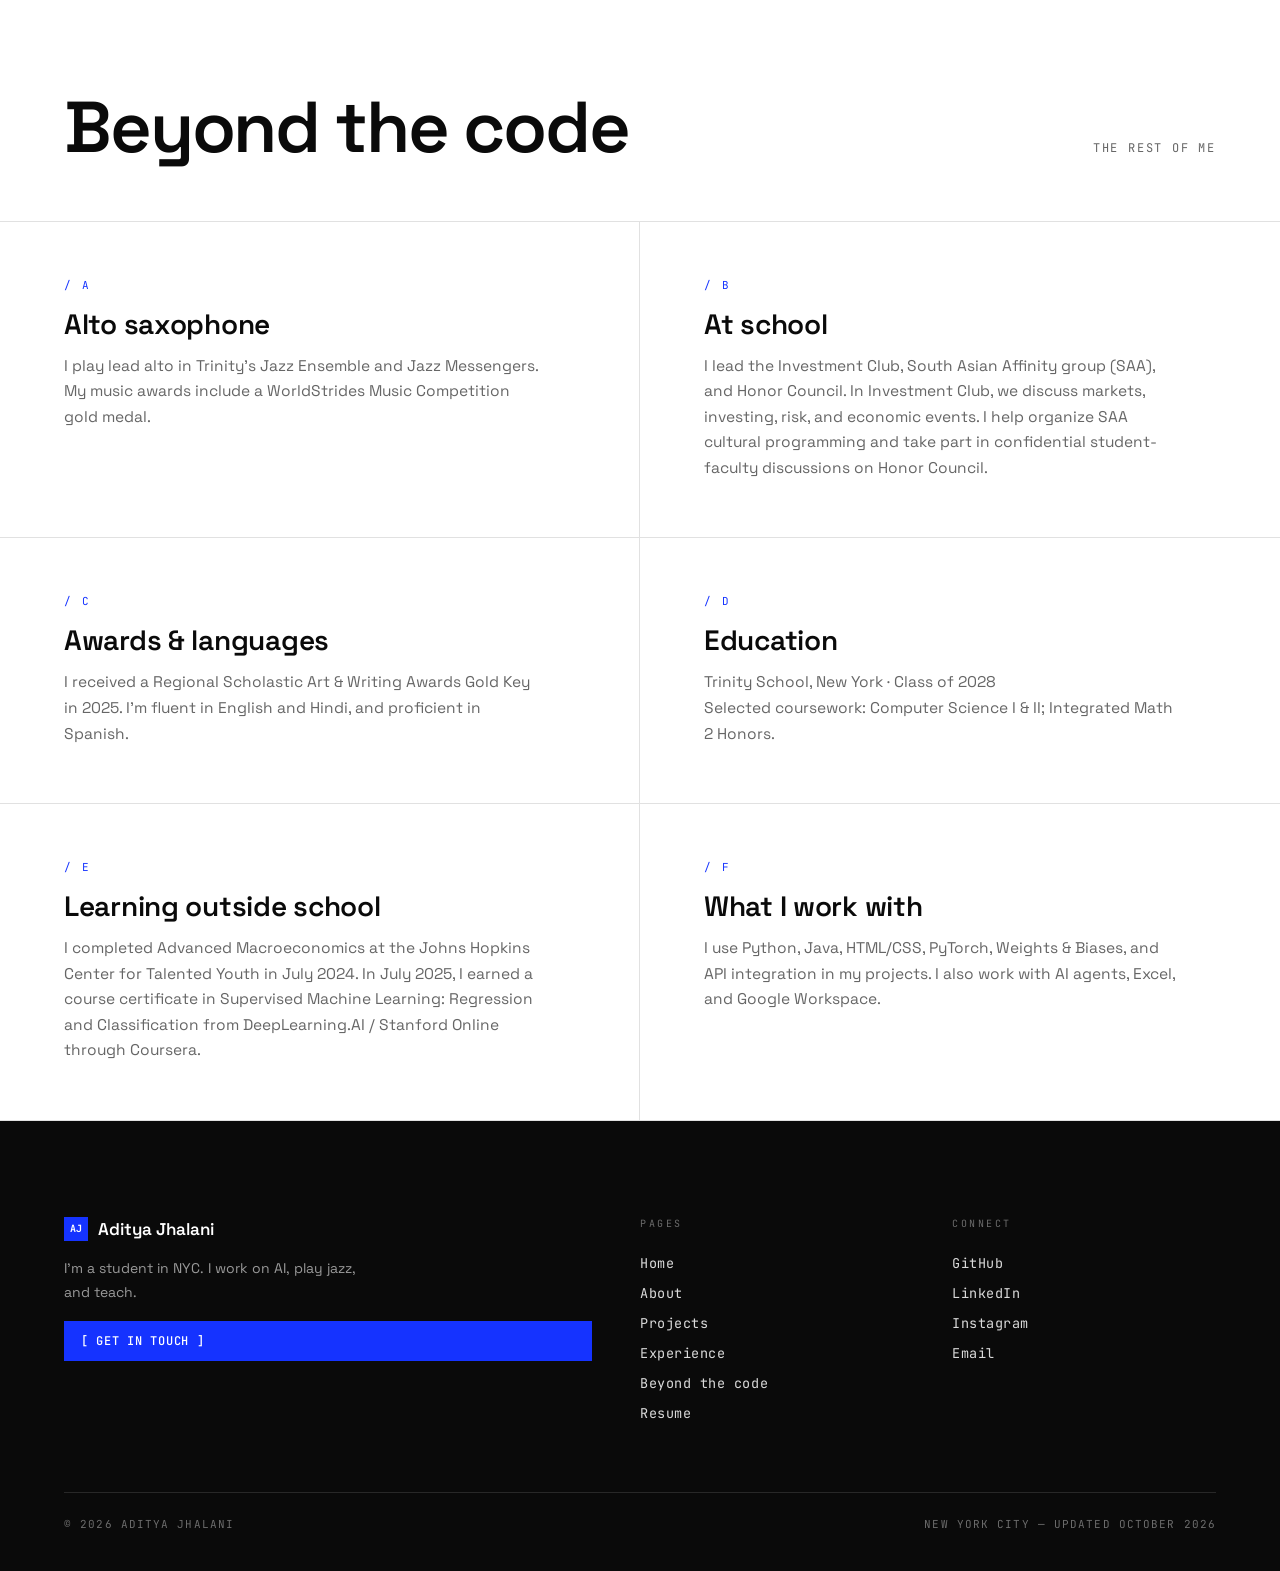
==== commit 7f8b1a76: "Add privacy-friendly GoatCounter analytics" ====
--- a/index.html
+++ b/index.html
@@ -10,6 +10,7 @@
   <link href="https://fonts.googleapis.com/css2?family=Space+Grotesk:wght@400;500;600;700&family=JetBrains+Mono:wght@400;500;700&display=swap" rel="stylesheet" />
   <link rel="stylesheet" href="css/style.css" />
   <link rel="stylesheet" href="css/pet.css?v=roam-1" />
+  <script data-goatcounter="https://aditya-portfolio.goatcounter.com/count" async src="https://gc.zgo.at/count.v5.js" crossorigin="anonymous" integrity="sha384-atnOLvQb9t+jTSipvd75X2yginT4PjVbqDdlJAmxMm+wYElFmeR6EmLP5bYeoRVj"></script>
 </head>
 <body>
 
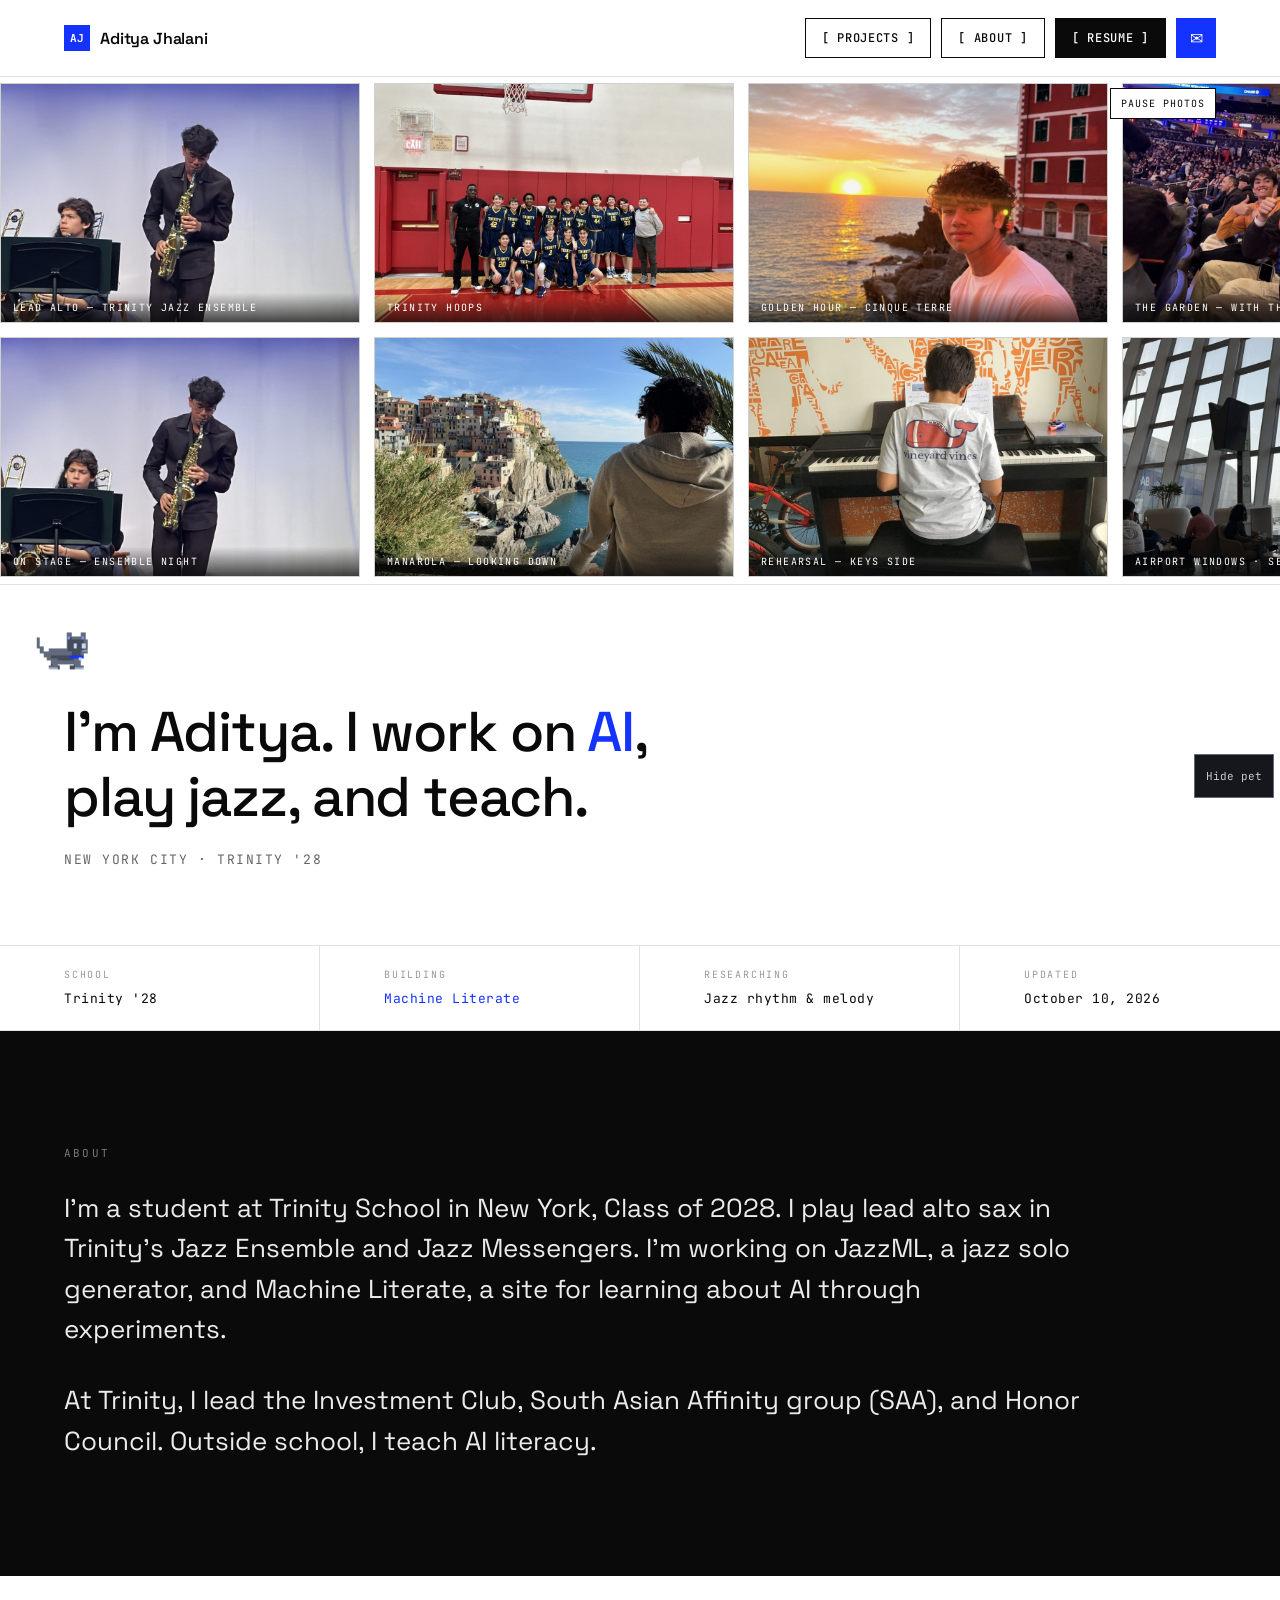
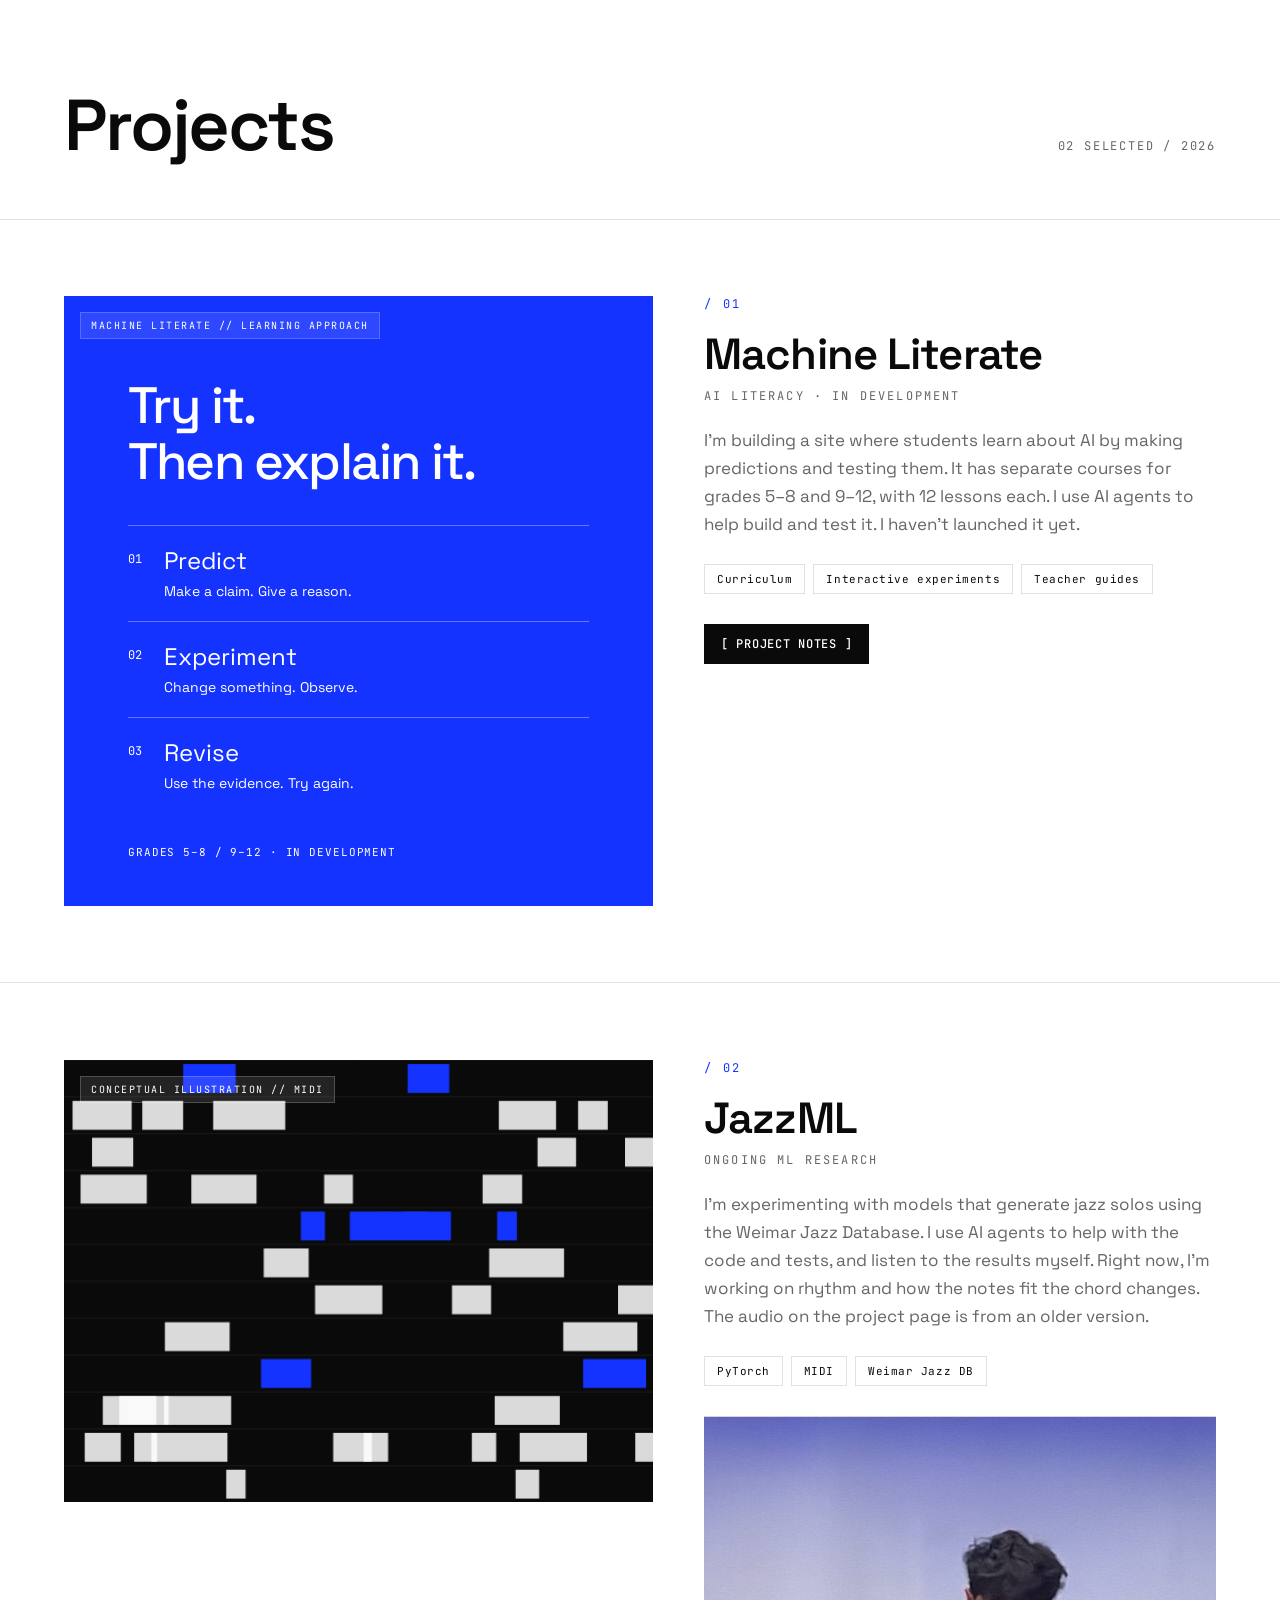
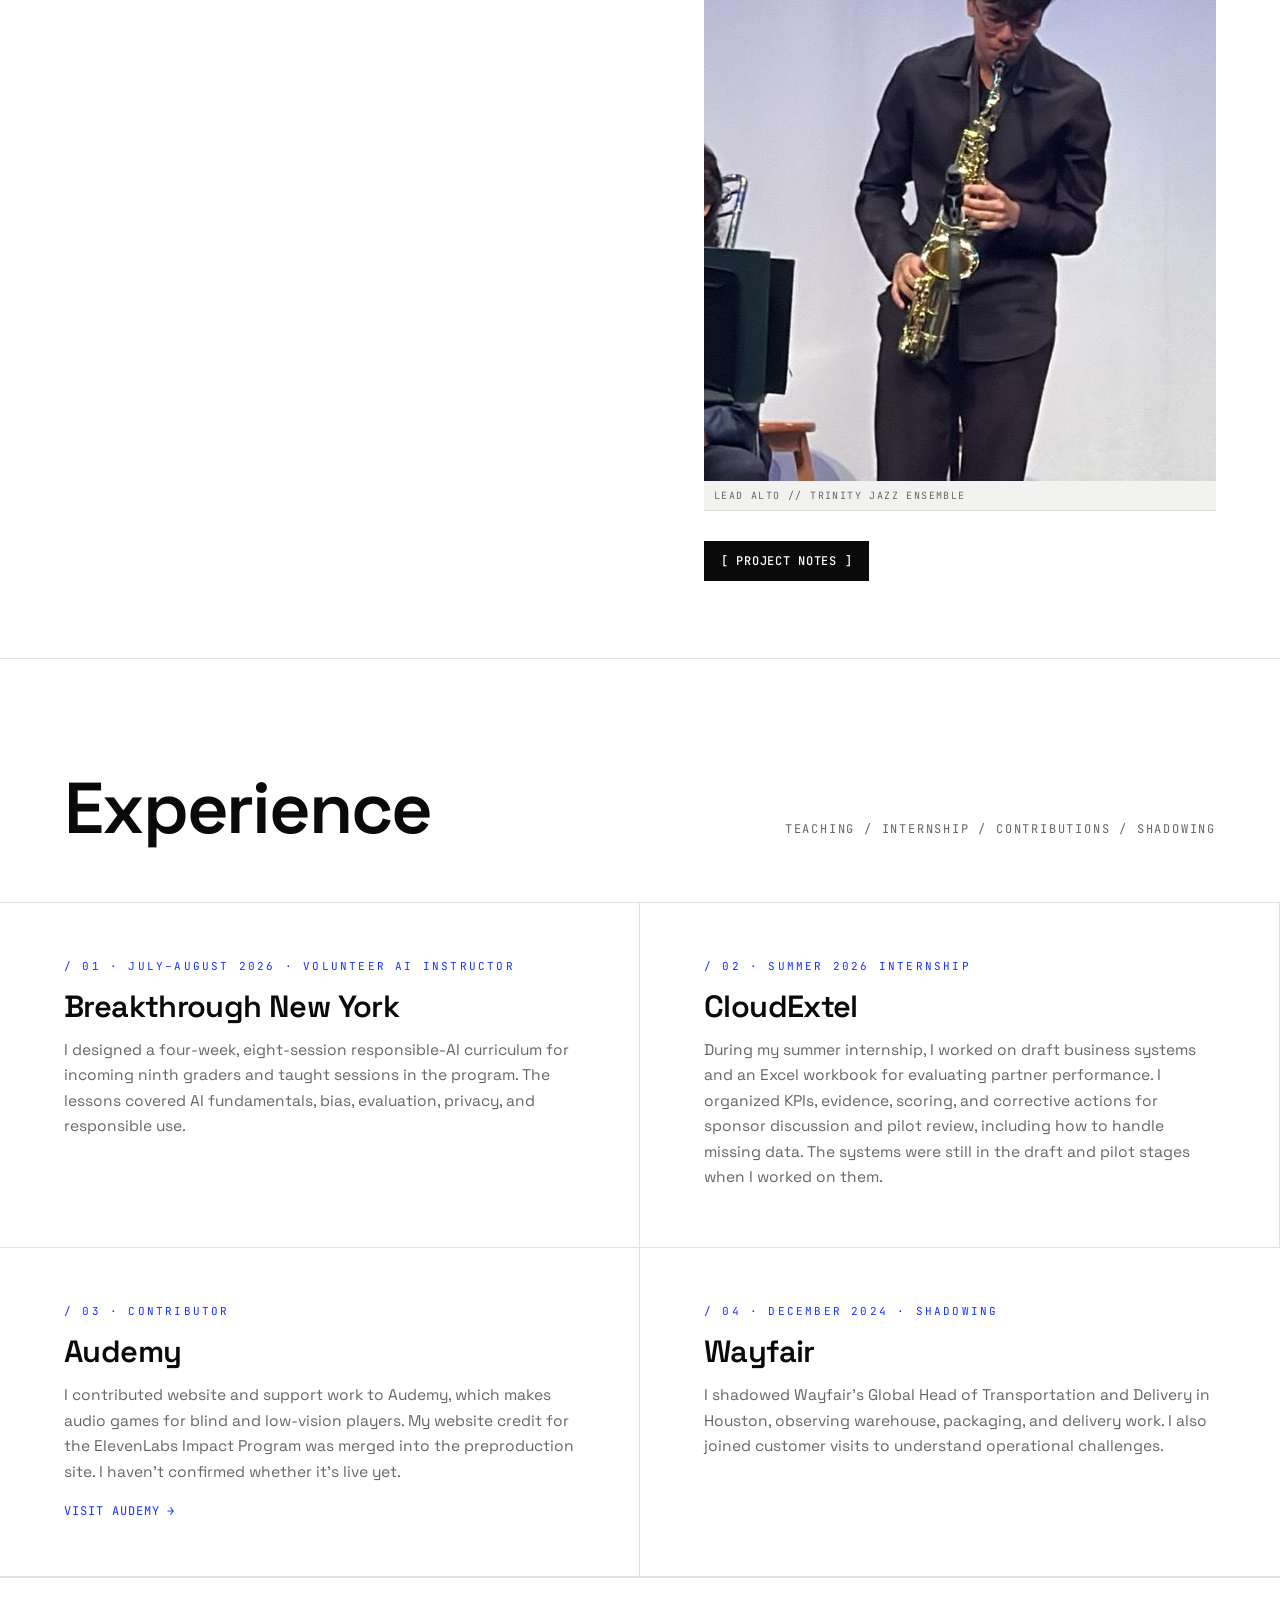
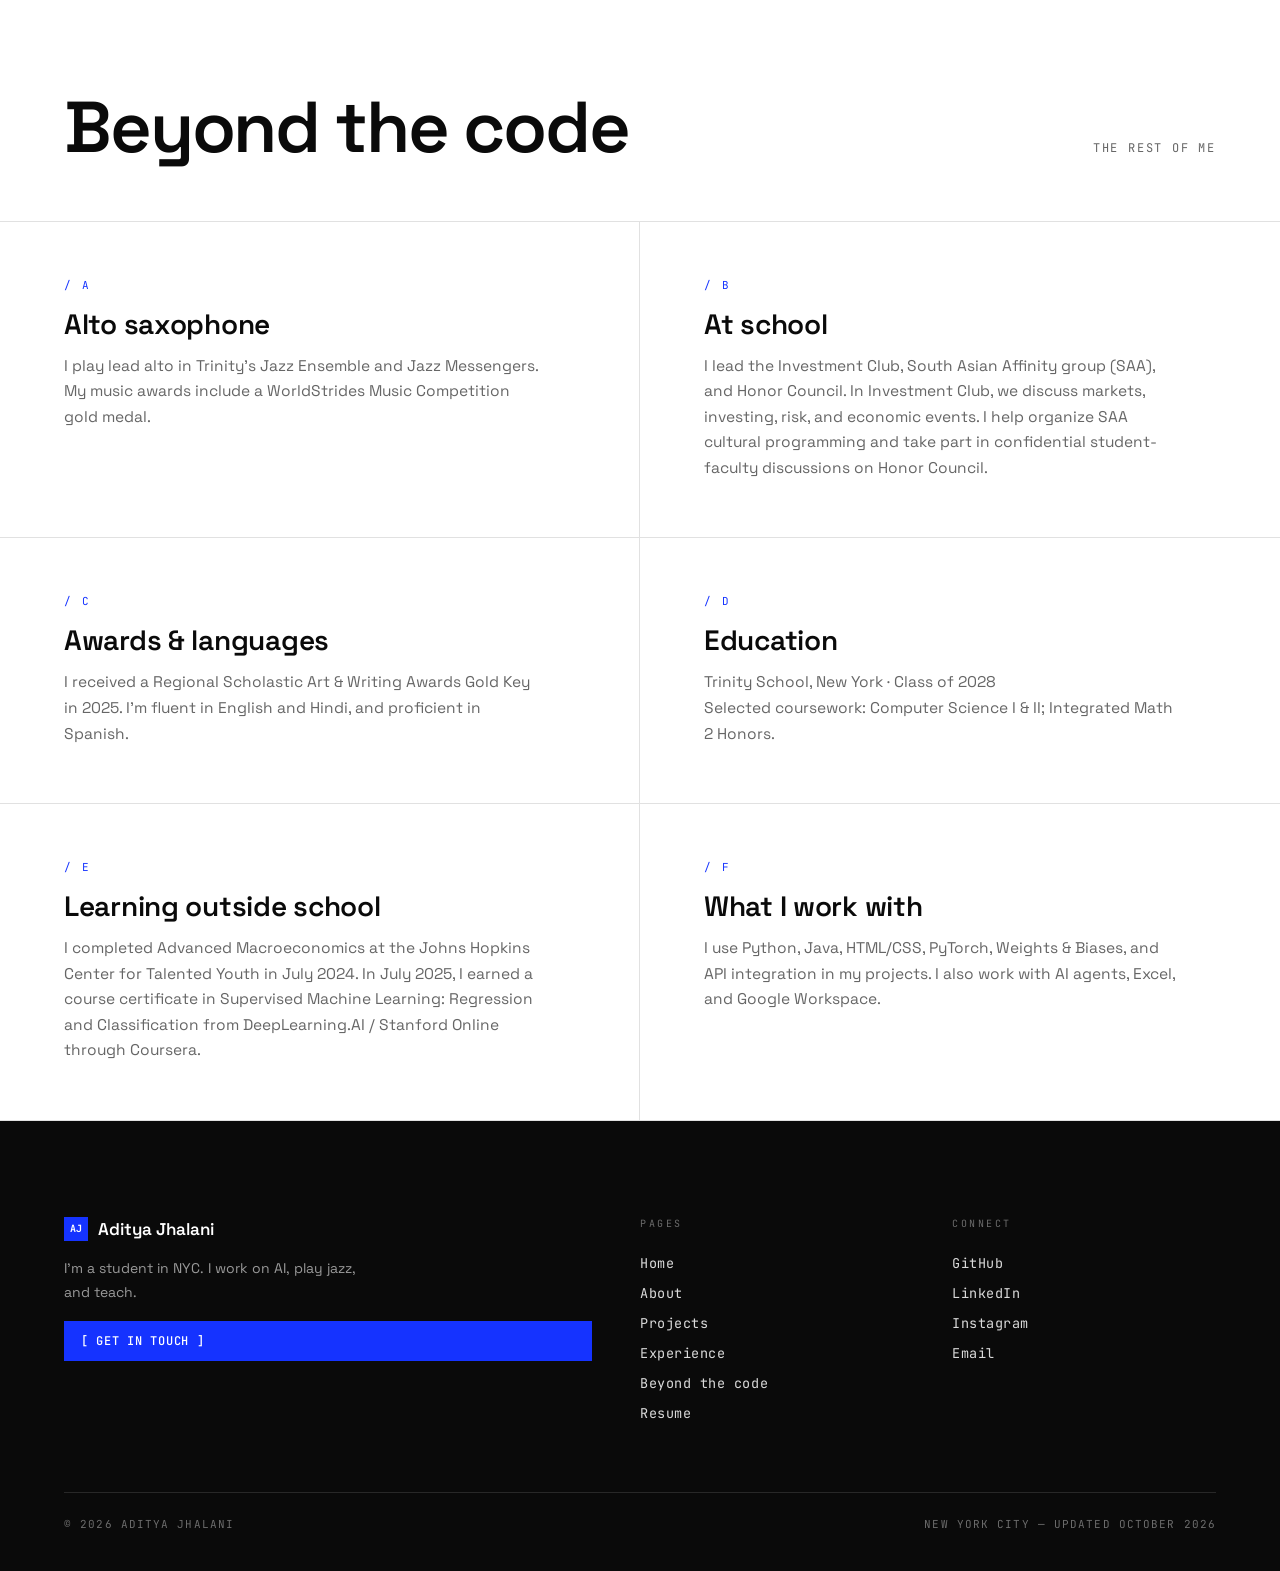
==== commit 90edf43e: "Fix GoatCounter script integrity hash" ====
--- a/index.html
+++ b/index.html
@@ -10,7 +10,7 @@
   <link href="https://fonts.googleapis.com/css2?family=Space+Grotesk:wght@400;500;600;700&family=JetBrains+Mono:wght@400;500;700&display=swap" rel="stylesheet" />
   <link rel="stylesheet" href="css/style.css" />
   <link rel="stylesheet" href="css/pet.css?v=roam-1" />
-  <script data-goatcounter="https://aditya-portfolio.goatcounter.com/count" async src="https://gc.zgo.at/count.v5.js" crossorigin="anonymous" integrity="sha384-atnOLvQb9t+jTSipvd75X2yginT4PjVbqDdlJAmxMm+wYElFmeR6EmLP5bYeoRVj"></script>
+  <script data-goatcounter="https://aditya-portfolio.goatcounter.com/count" async src="https://gc.zgo.at/count.v5.js" crossorigin="anonymous" integrity="sha384-atnOLvQb9t+jTSipvd75X2yginT4PjVbqDdlJAmxMm+wYElFmeR6EmLP5bYeoRVQ"></script>
 </head>
 <body>
 
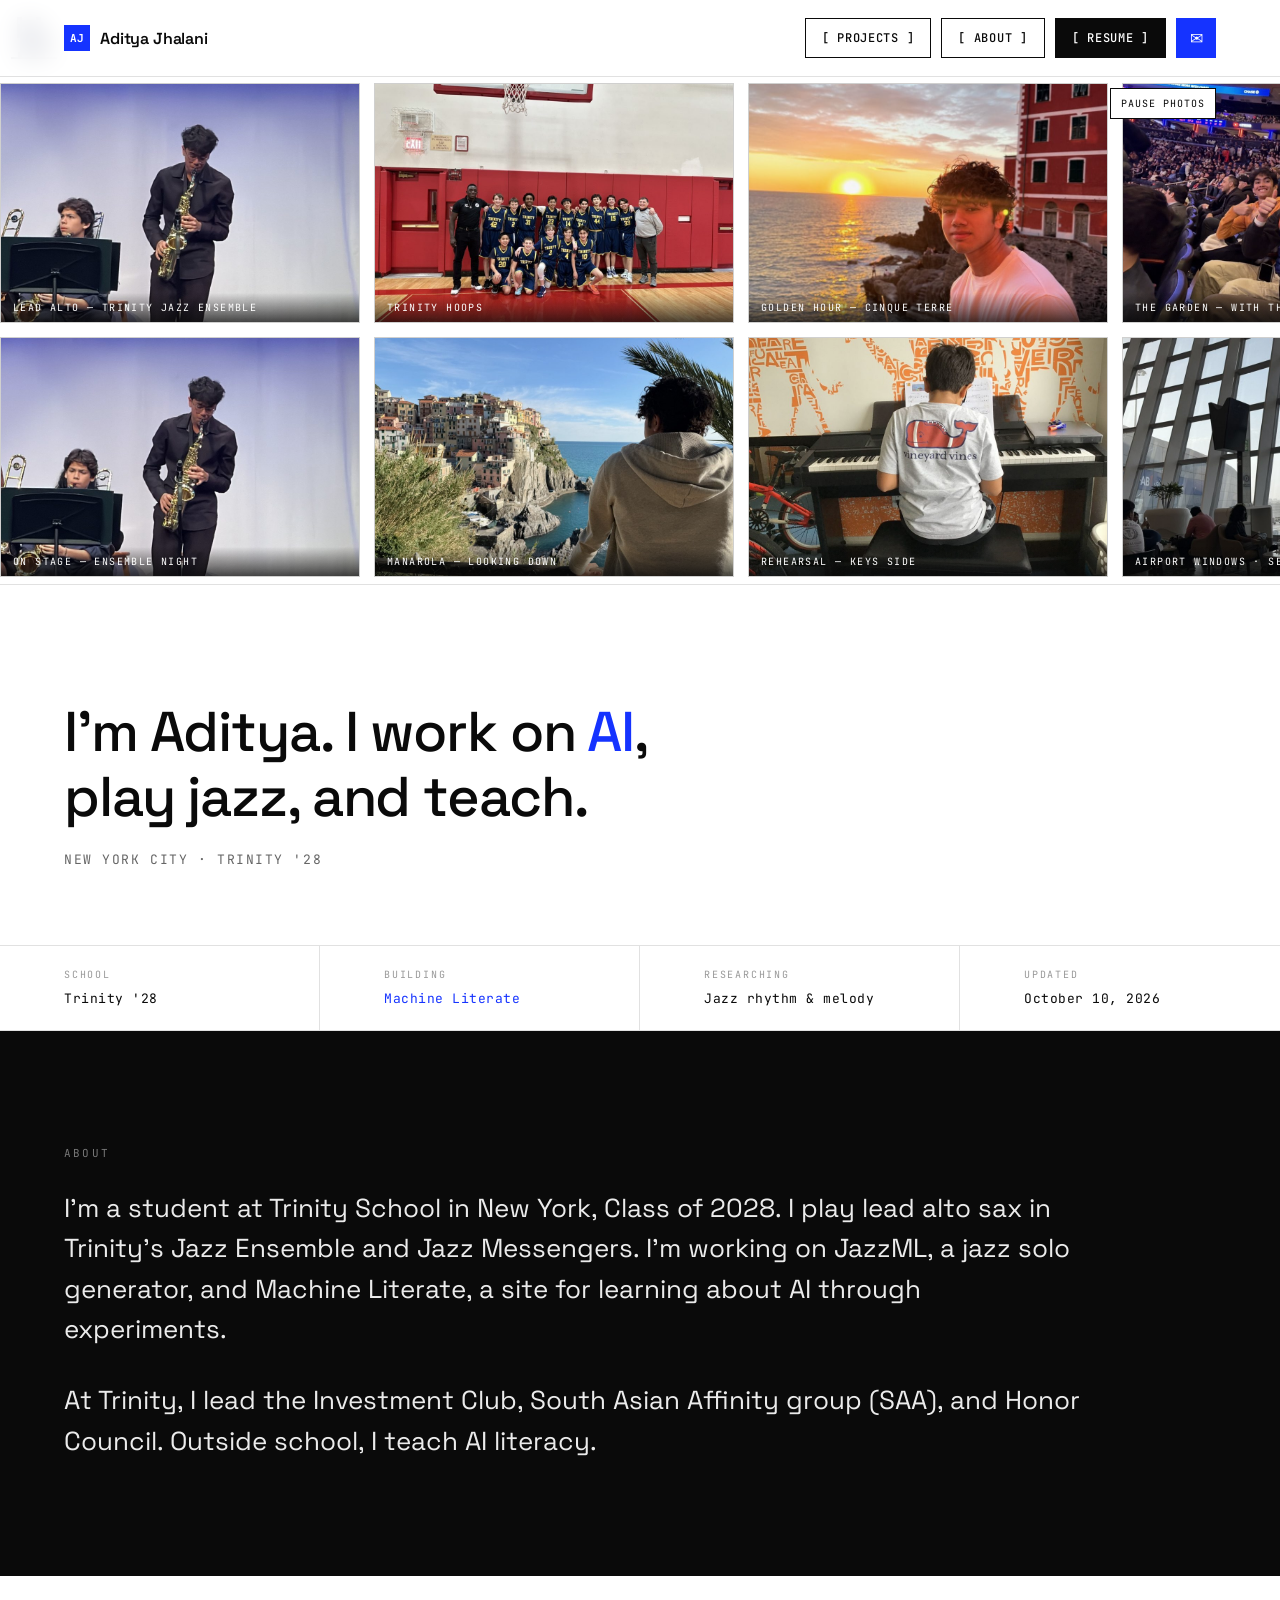
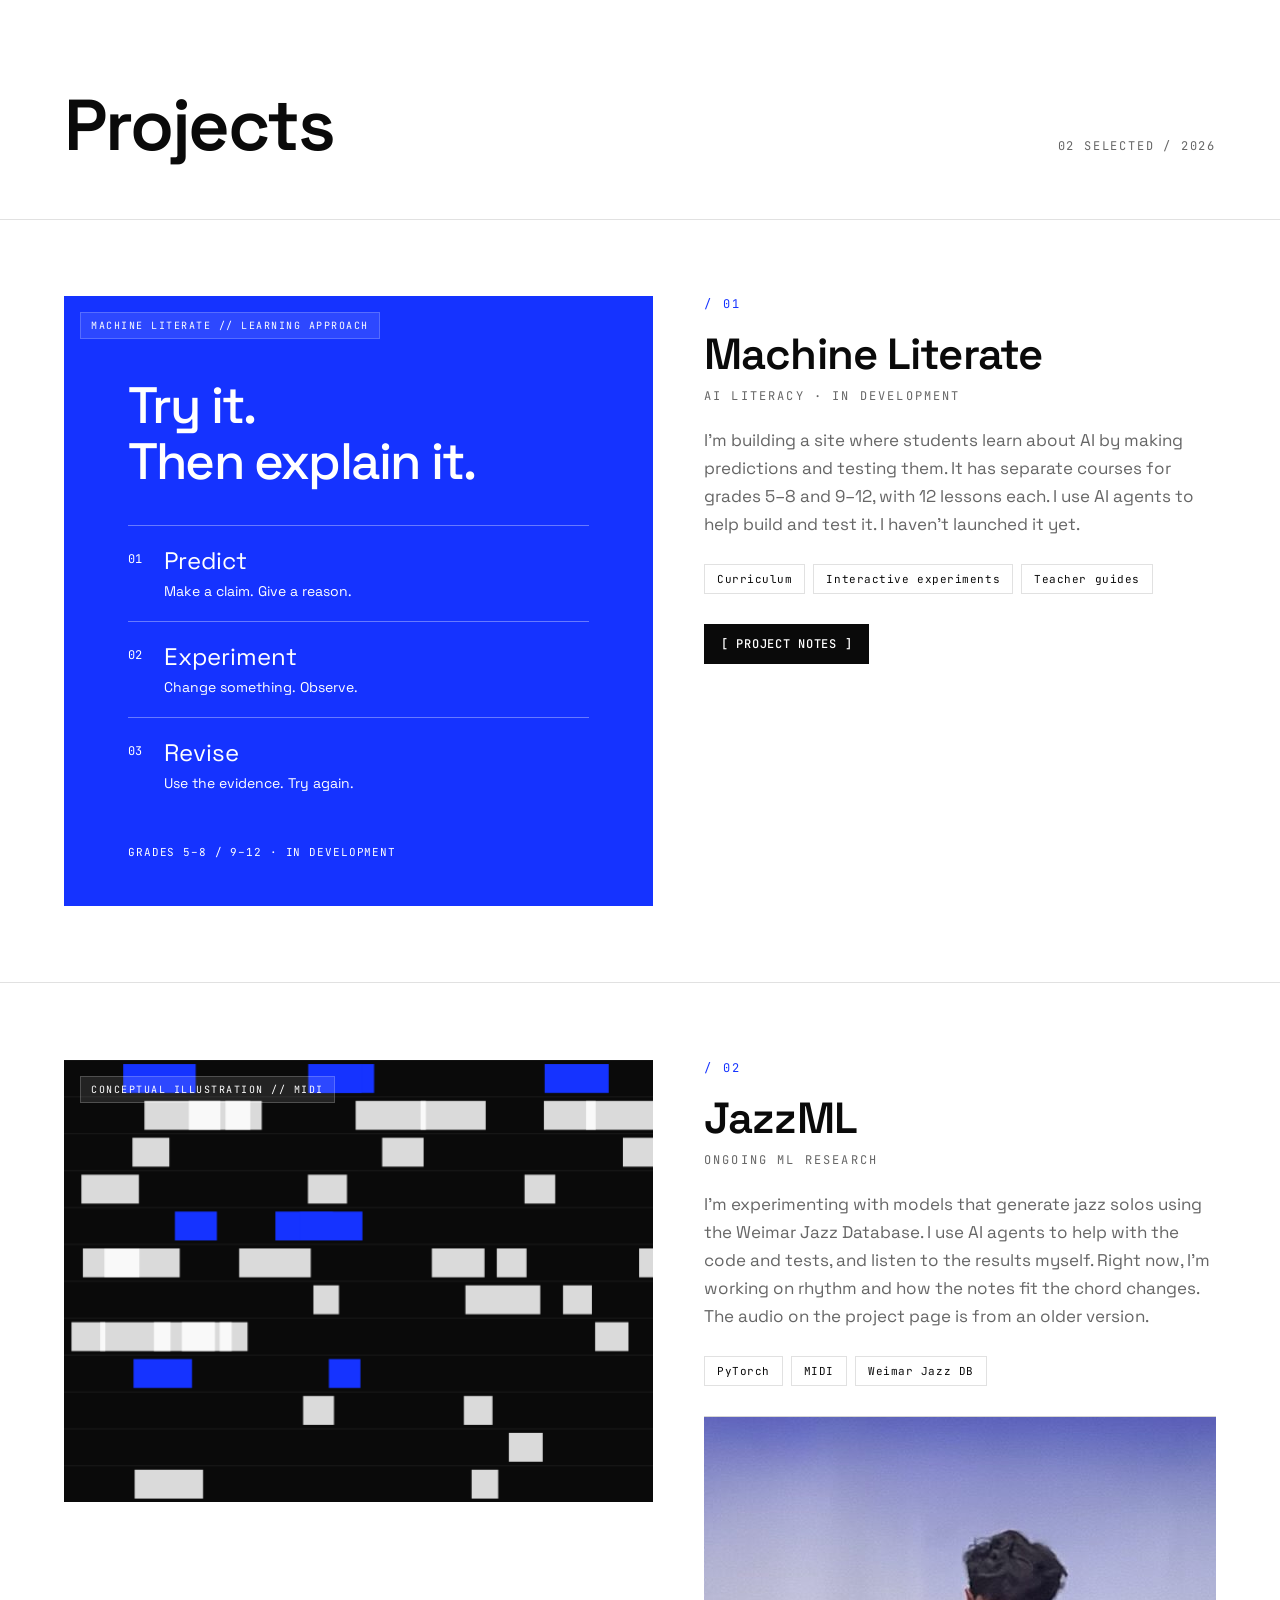
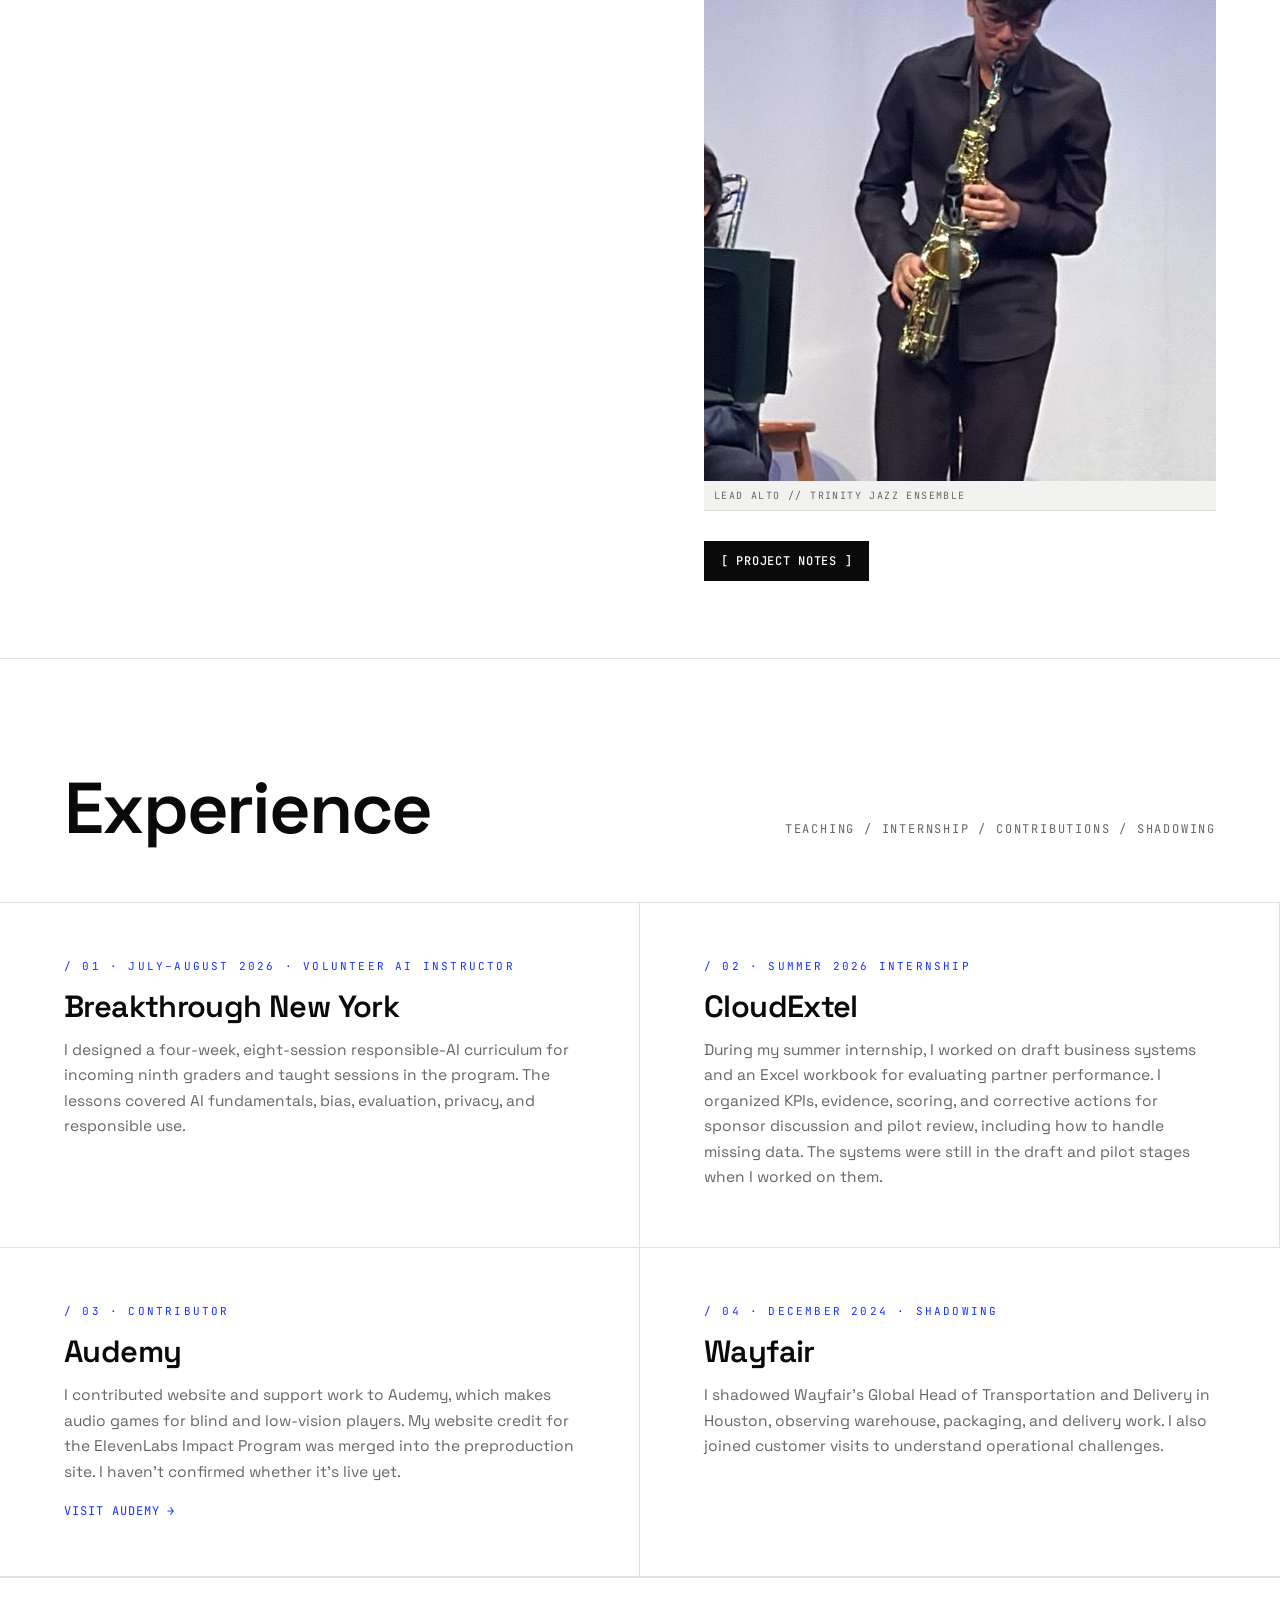
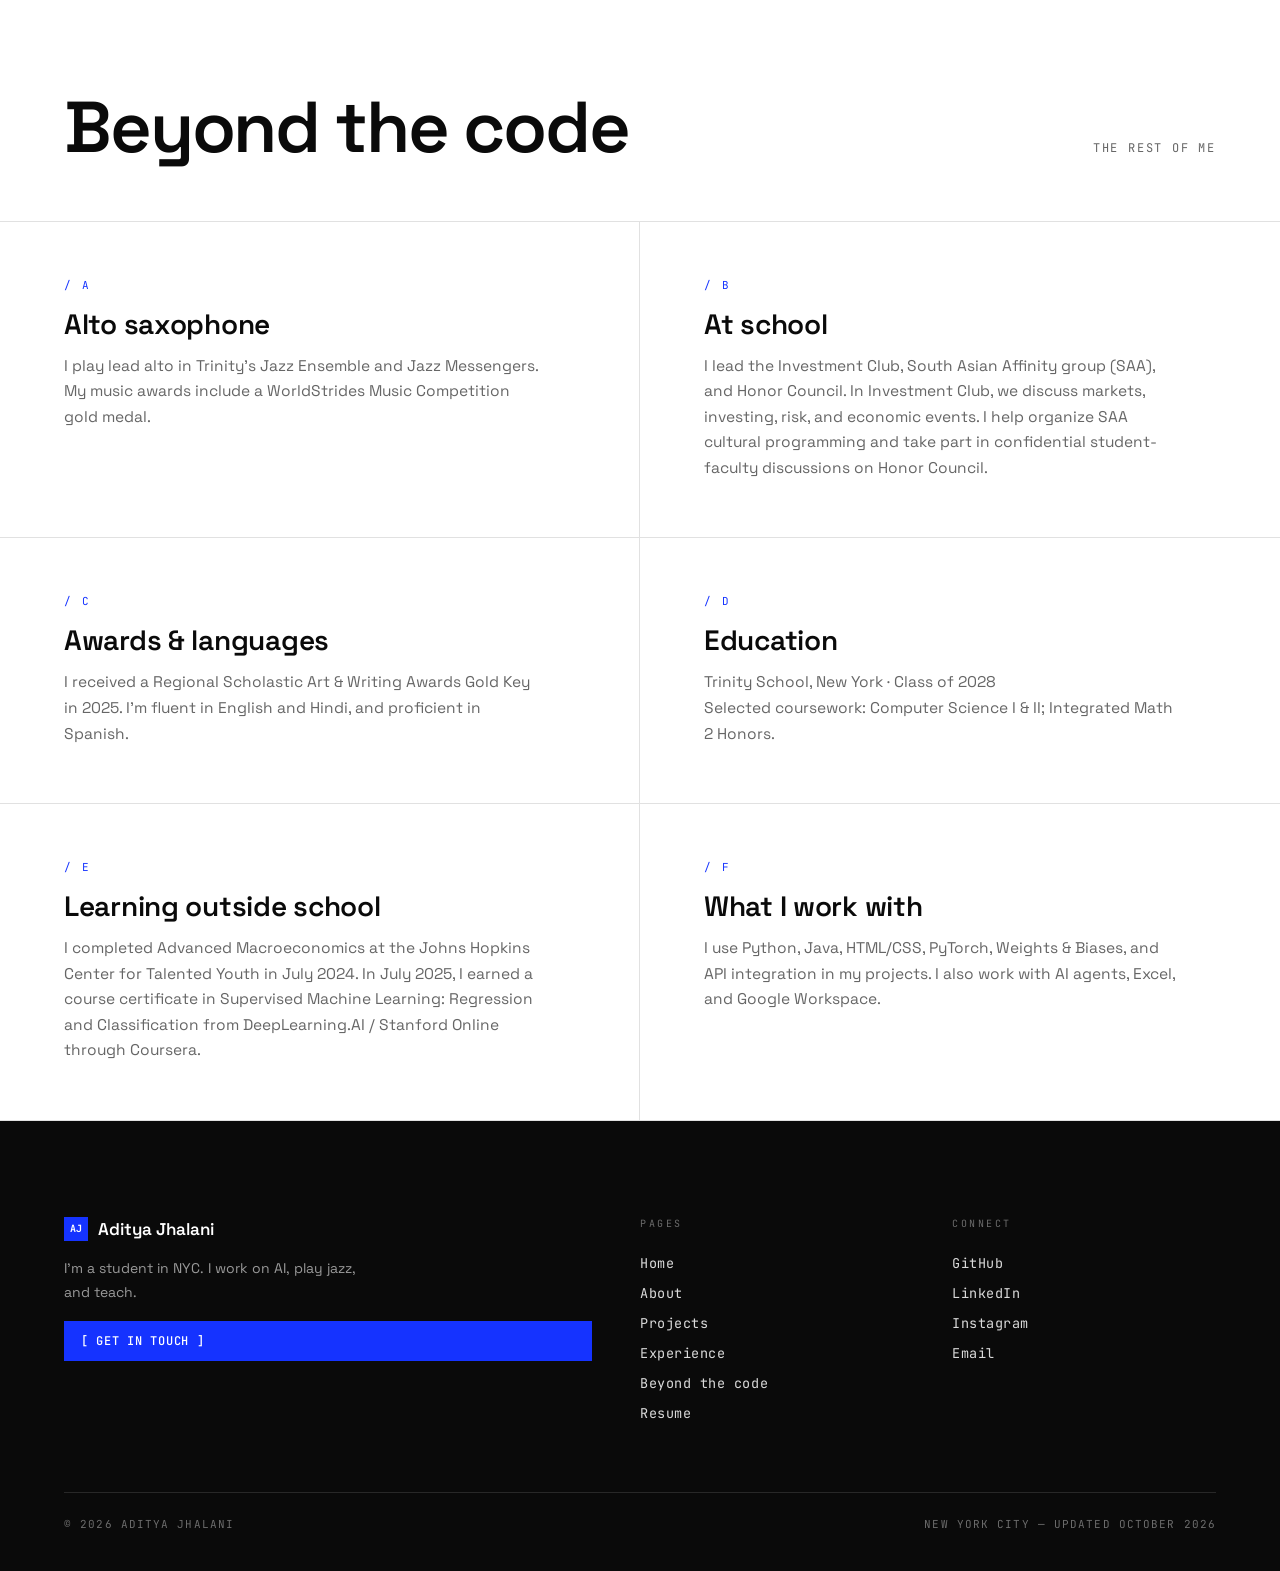
==== commit 94506212: "Fix roaming cat scroll behavior" ====
--- a/index.html
+++ b/index.html
@@ -9,7 +9,7 @@
   <link rel="preconnect" href="https://fonts.gstatic.com" crossorigin />
   <link href="https://fonts.googleapis.com/css2?family=Space+Grotesk:wght@400;500;600;700&family=JetBrains+Mono:wght@400;500;700&display=swap" rel="stylesheet" />
   <link rel="stylesheet" href="css/style.css" />
-  <link rel="stylesheet" href="css/pet.css?v=roam-1" />
+  <link rel="stylesheet" href="css/pet.css?v=roam-4" />
   <script data-goatcounter="https://aditya-portfolio.goatcounter.com/count" async src="https://gc.zgo.at/count.v5.js" crossorigin="anonymous" integrity="sha384-atnOLvQb9t+jTSipvd75X2yginT4PjVbqDdlJAmxMm+wYElFmeR6EmLP5bYeoRVQ"></script>
 </head>
 <body>
@@ -218,7 +218,7 @@
       </div>
     </div>
     <div class="pet-perch" id="petPerch" hidden>
-      <button class="pixel-pet" id="pixelPet" type="button" aria-label="Pat the pixel cat" aria-describedby="petHint" title="Pat the cat · Escape to hide" data-pose="idle">
+      <button class="pixel-pet" id="pixelPet" type="button" aria-label="Pat the pixel cat" aria-describedby="petHint" title="Pat the cat" data-pose="idle">
         <svg viewBox="0 0 32 32" width="64" height="64" aria-hidden="true" focusable="false" shape-rendering="crispEdges">
           <g class="pet-sitting">
           <path class="pet-ground" d="M3 29h26v1H3z"/>
@@ -264,8 +264,7 @@
           </g>
         </svg>
       </button>
-      <span class="pet-hint" id="petHint">A wandering pixel cat. Pat with Enter or Space. Escape hides it.</span>
-      <button class="pet-toggle" id="petToggle" type="button" aria-controls="pixelPet" aria-expanded="true">Hide pet</button>
+      <span class="pet-hint" id="petHint">A wandering pixel cat. Pat with Enter or Space.</span>
     </div>
     <div class="footer-base">
       <span>© 2026 ADITYA JHALANI</span>
@@ -274,6 +273,6 @@
   </footer>
 
   <script src="js/main.js"></script>
-  <script src="js/pet.js?v=roam-1"></script>
+  <script src="js/pet.js?v=roam-4"></script>
 </body>
 </html>
--- a/css/pet.css
+++ b/css/pet.css
@@ -10,7 +10,6 @@
 }
 .pixel-pet svg { display: block; width: 56px; height: 56px; image-rendering: pixelated; }
 .pixel-pet[data-facing="left"] svg { transform: scaleX(-1); }
-.pixel-pet[data-occluded="true"] { opacity: 0; pointer-events: none; }
 .pet-ground { fill: #424753; }
 .pet-tail { fill: #626b7d; }
 .pet-tail-wave, .pet-eyes-closed, .pet-eyes-happy, .pet-heart, .pet-walking, .pet-step { display: none; }
@@ -28,14 +27,7 @@
 .pixel-pet[data-pose="pat"] .pet-heart,
 .pixel-pet[data-pose="pat"] .pet-tail-wave { display: inline; }
 .pet-hint { position: absolute; width: 1px; height: 1px; overflow: hidden; clip-path: inset(50%); white-space: nowrap; }
-.pet-toggle {
-  position: absolute; left: 0; top: 0; min-width: 80px; height: 44px;
-  padding: 8px; margin: 0; border: 1px solid #626b7d;
-  color: #c6cbd5; background: #15171c; pointer-events: auto;
-  font: 11px/1.5 var(--font-mono); cursor: pointer; touch-action: manipulation; white-space: nowrap;
-}
 .pixel-pet:hover .pet-ground { fill: #8b9aff; }
-.pet-toggle:hover { border-color: #8b9aff; color: #fff; }
 .pet-perch button:focus-visible { outline: 2px solid #8b9aff; outline-offset: 2px; }
 @media (prefers-reduced-motion: reduce) {
   .pixel-pet, .pixel-pet * { animation: none !important; transition: none !important; will-change: auto; }
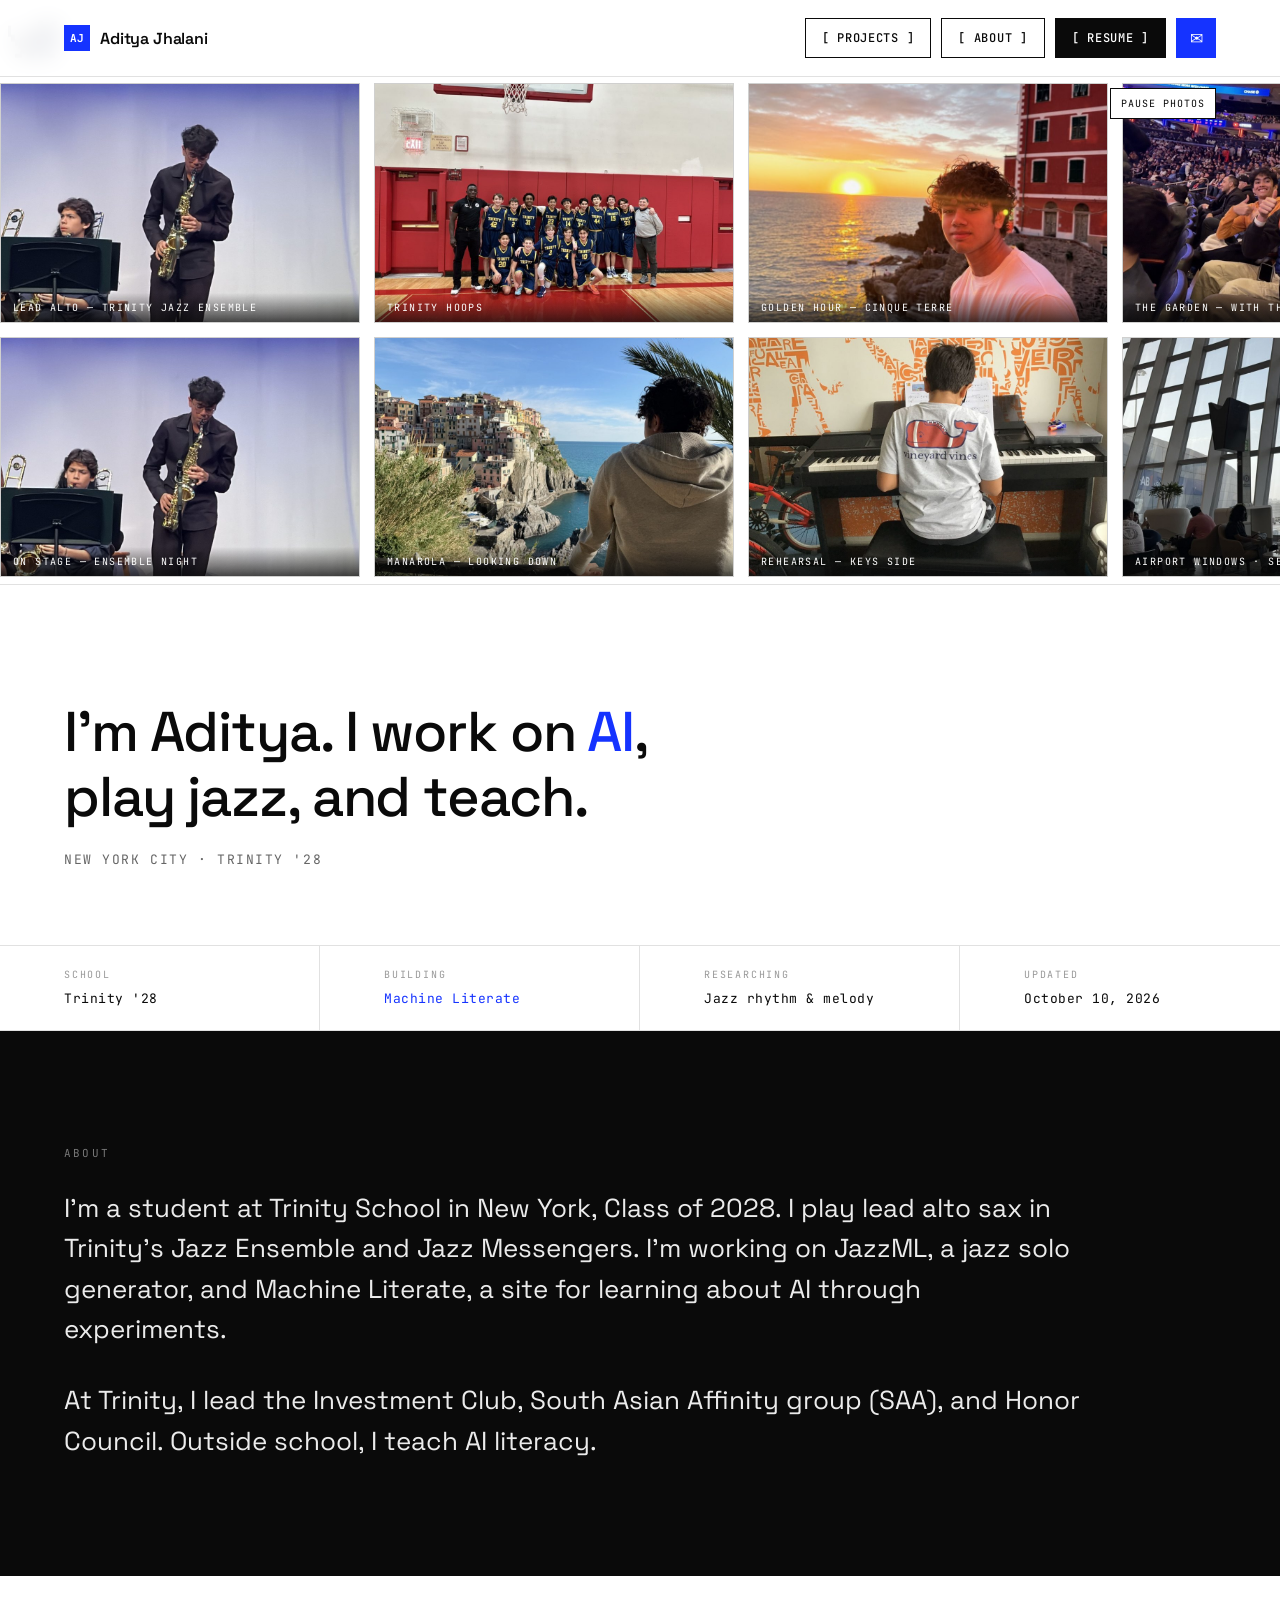
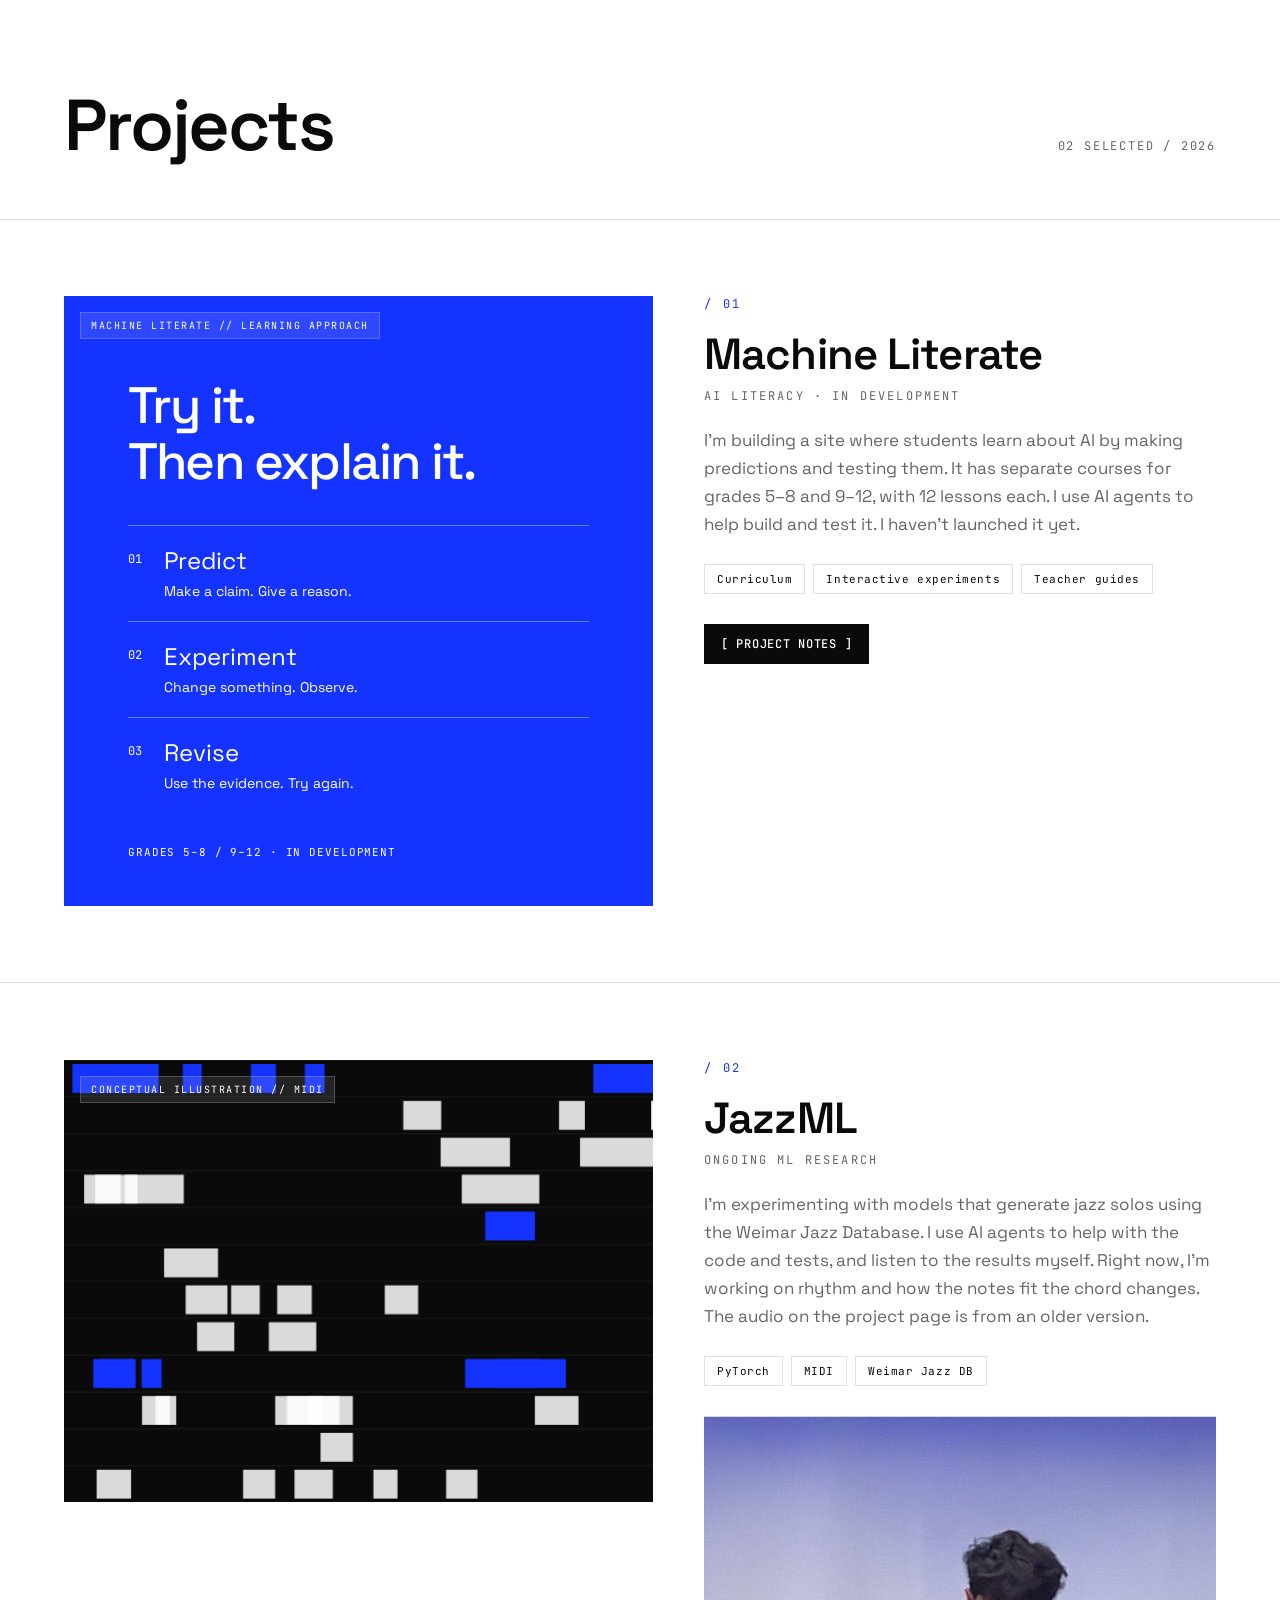
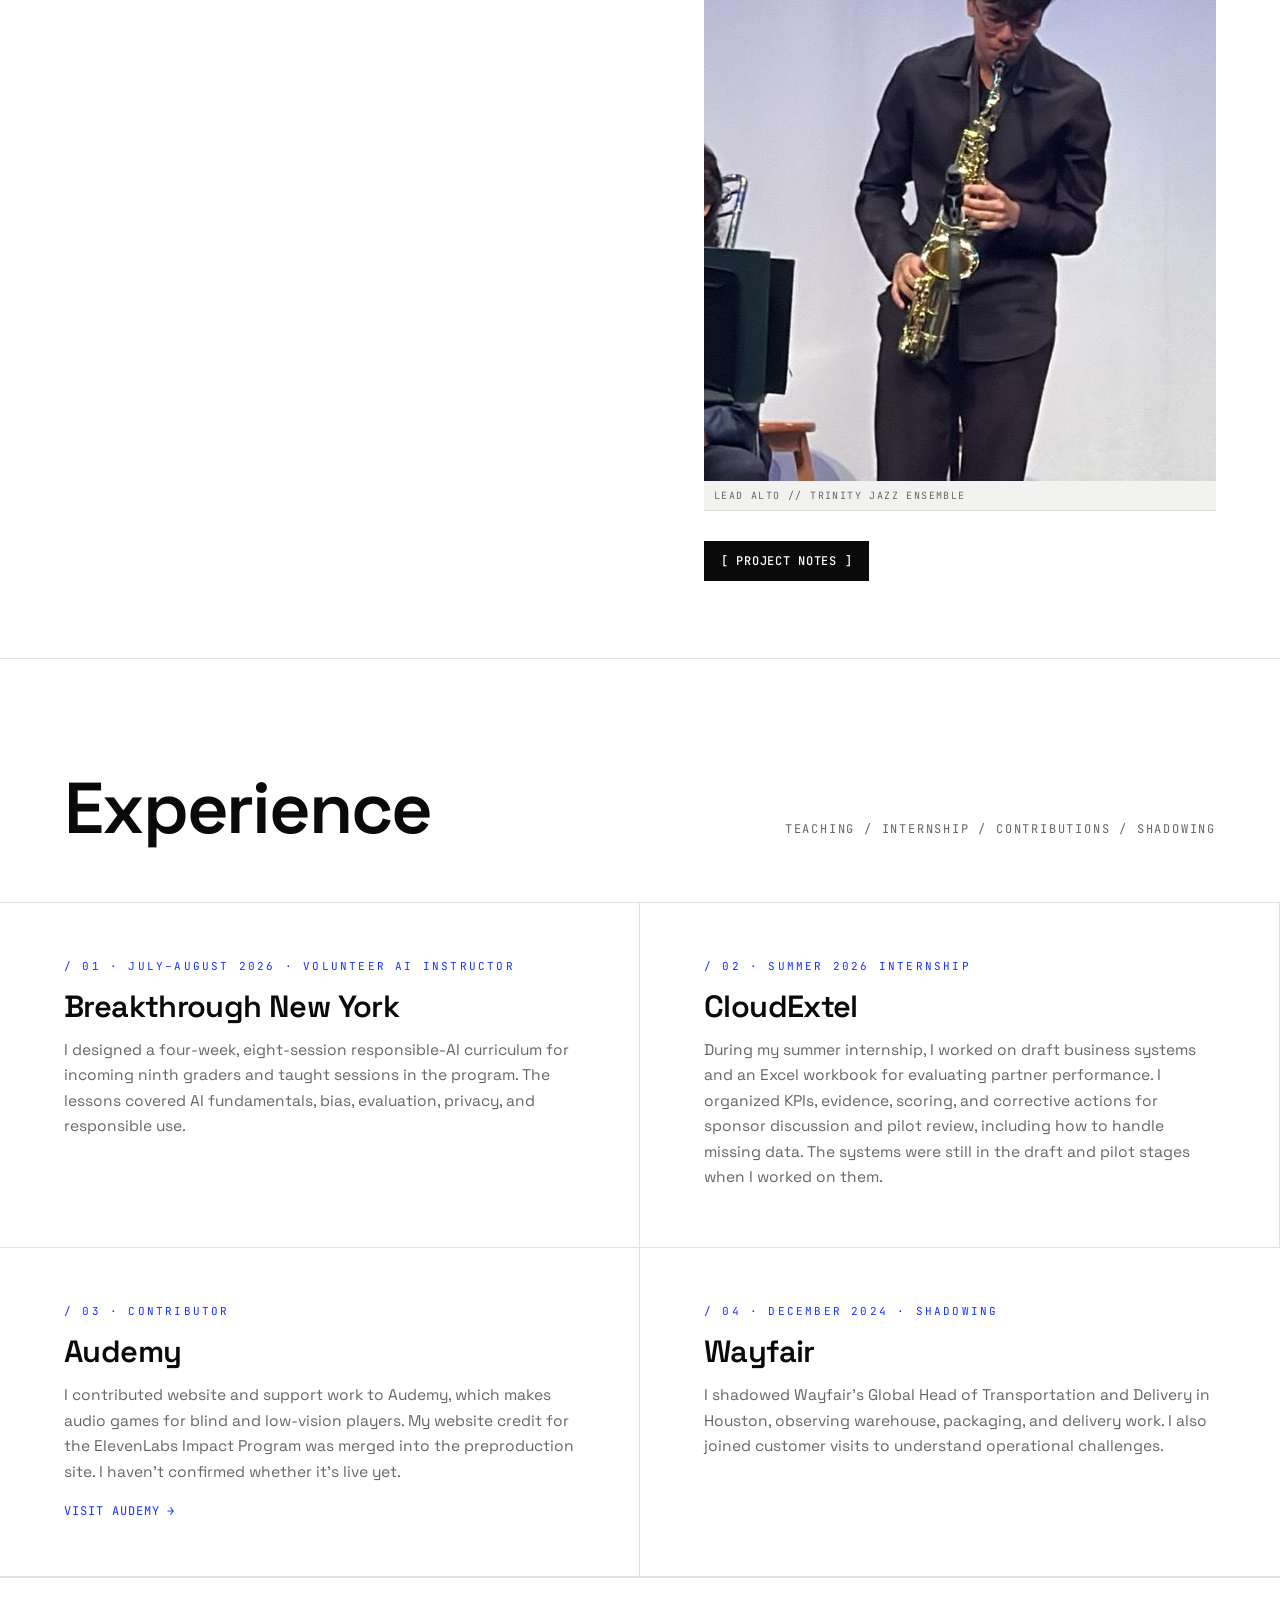
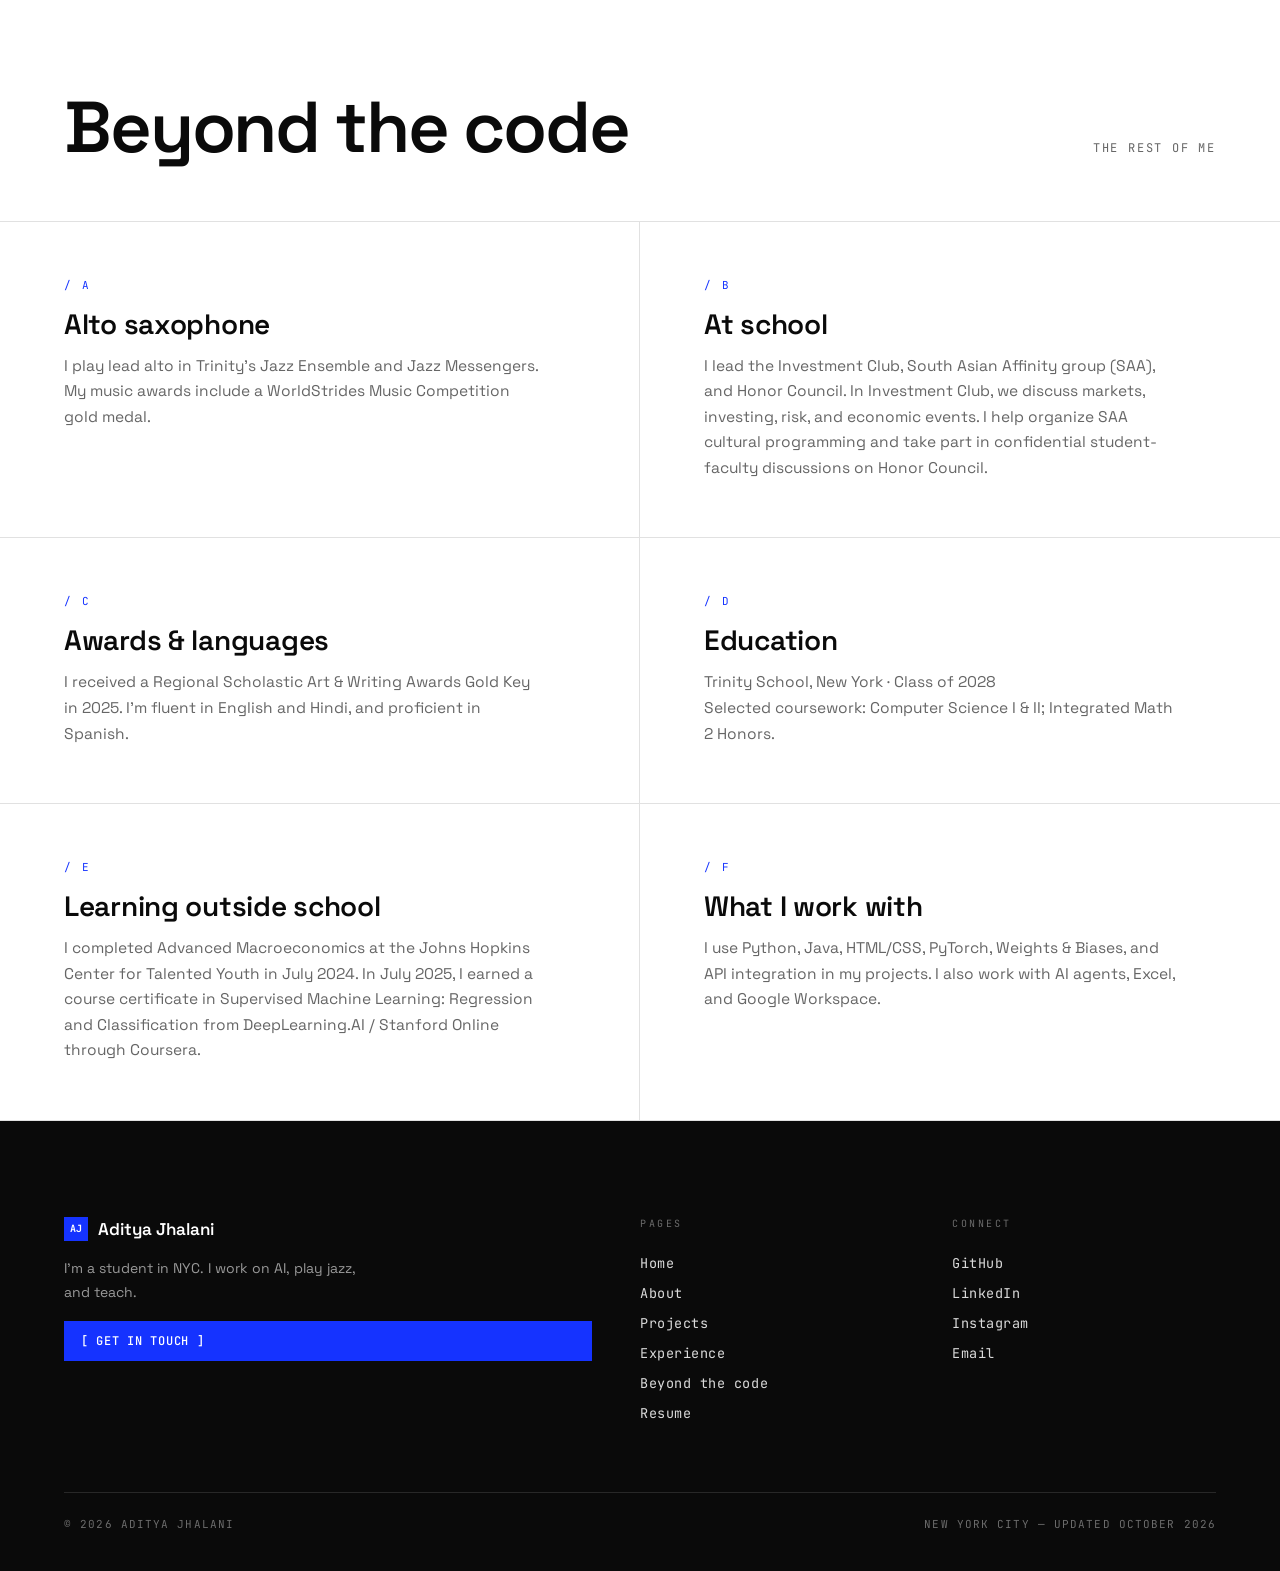
==== commit 0234f799: "Move hosting to Vercel; replace GoatCounter with Vercel Web Analytics" ====
--- a/index.html
+++ b/index.html
@@ -10,7 +10,8 @@
   <link href="https://fonts.googleapis.com/css2?family=Space+Grotesk:wght@400;500;600;700&family=JetBrains+Mono:wght@400;500;700&display=swap" rel="stylesheet" />
   <link rel="stylesheet" href="css/style.css" />
   <link rel="stylesheet" href="css/pet.css?v=roam-4" />
-  <script data-goatcounter="https://aditya-portfolio.goatcounter.com/count" async src="https://gc.zgo.at/count.v5.js" crossorigin="anonymous" integrity="sha384-atnOLvQb9t+jTSipvd75X2yginT4PjVbqDdlJAmxMm+wYElFmeR6EmLP5bYeoRVQ"></script>
+  <script>window.va = window.va || function () { (window.vaq = window.vaq || []).push(arguments); };</script>
+  <script defer src="/_vercel/insights/script.js"></script>
 </head>
 <body>
 
